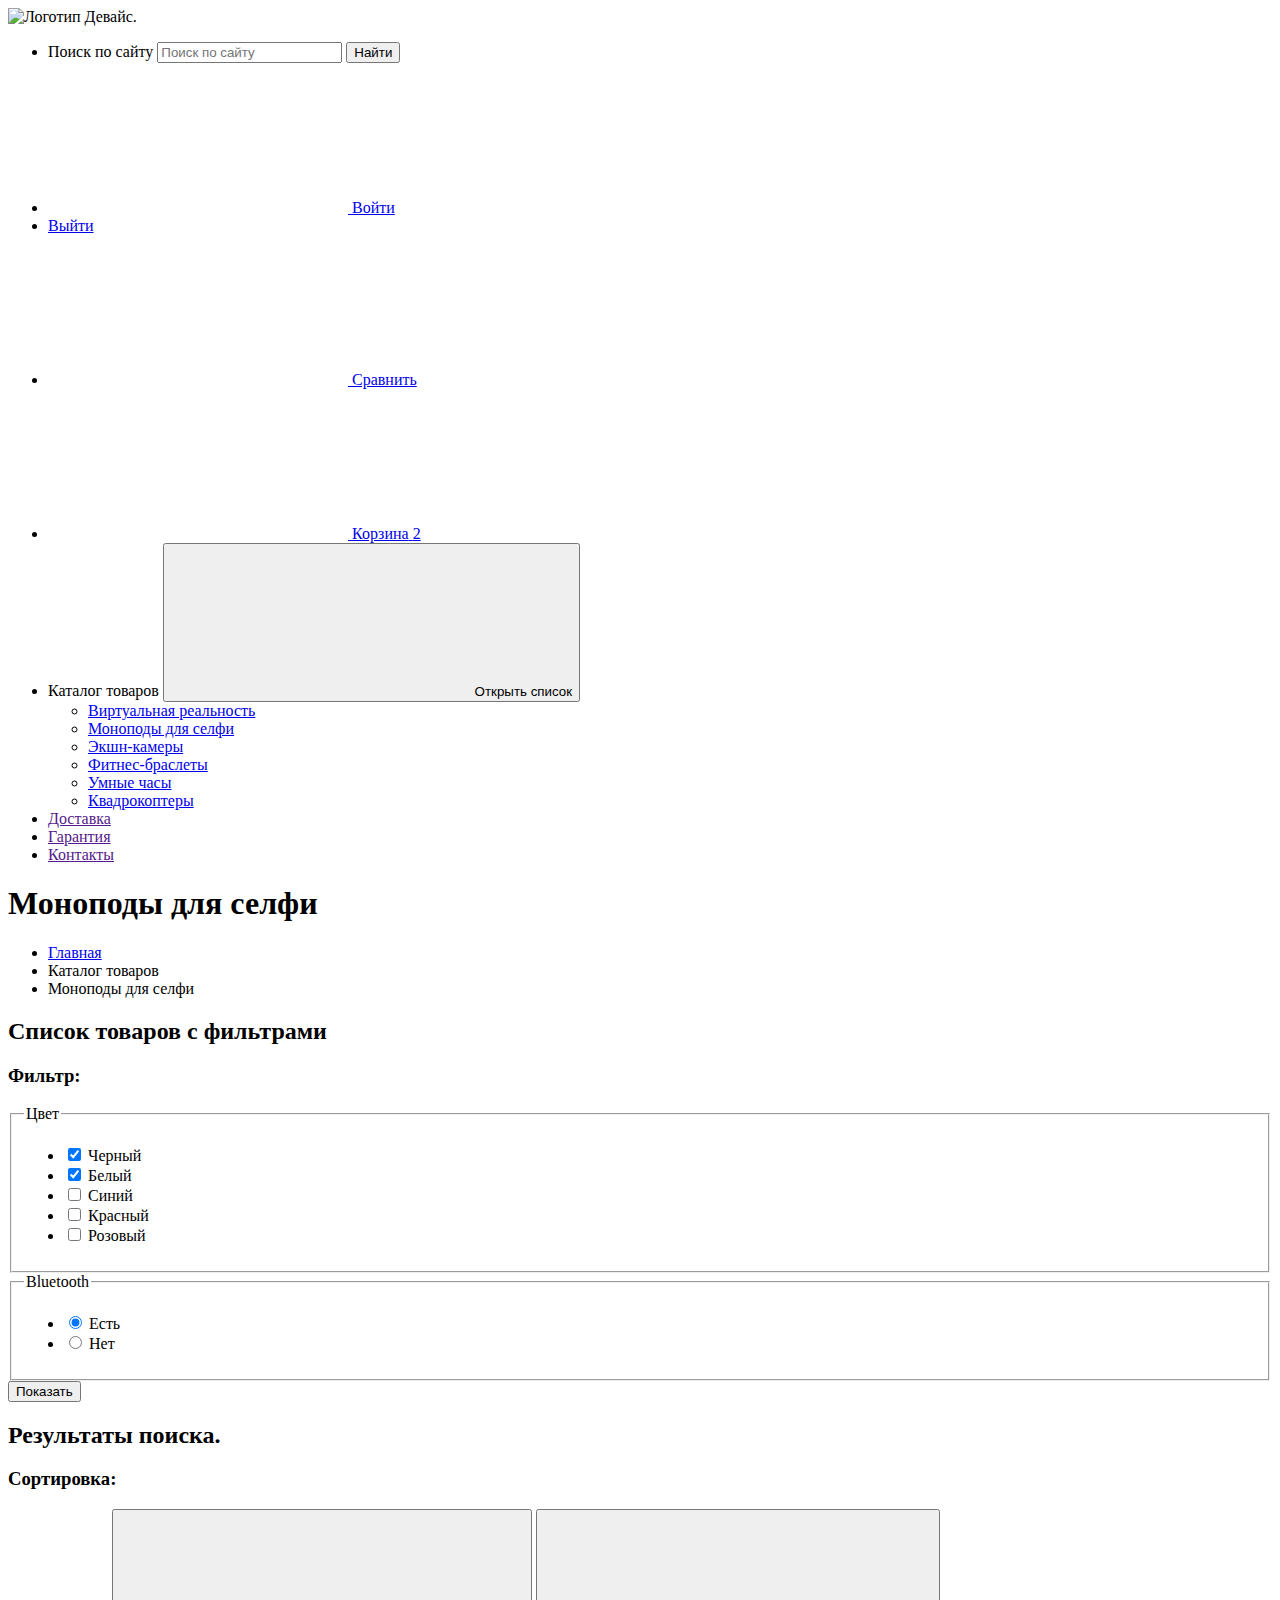
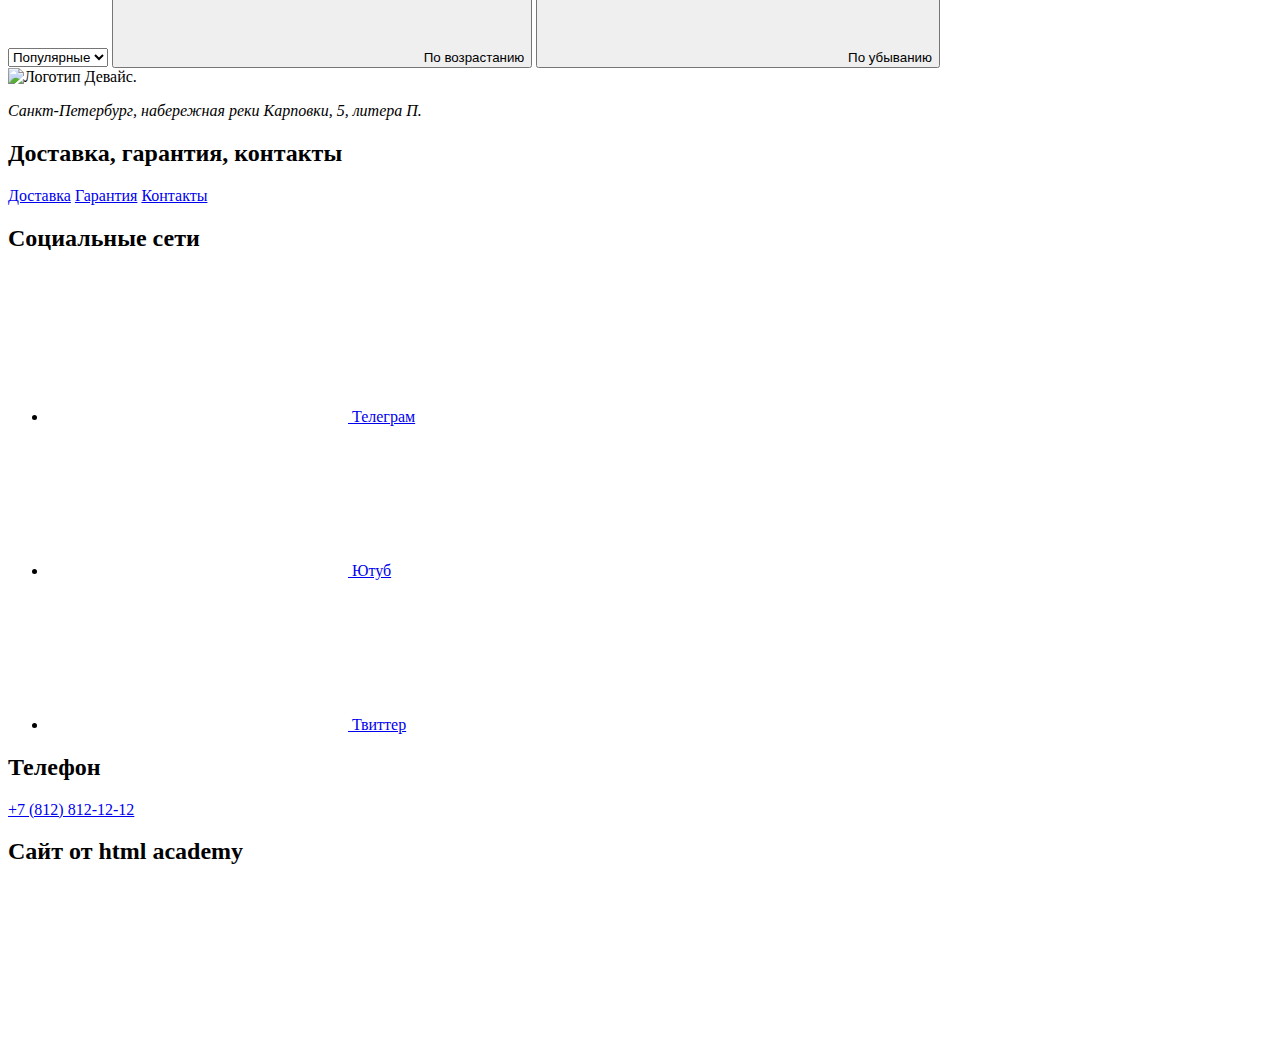
==== catalog.html @ fc855794 "Добавила сортировку" ====
<!DOCTYPE html>
<html lang="ru">

  <head>
    <meta charset="utf-8">
    <title>HTML Academy: Девайс</title>
  </head>

  <body>
    <header class="page-header">
      <a class="navigation-logo">
        <img class="page-header-logo" src="#" width="" height="" alt="Логотип Девайс.">
      </a>
      <nav class="navigation">
        <ul class="navigation-list">
          <li class="navigation-item">
            <form class="search-form" action="https://echo.htmlacademy.ru/" method="post">
              <label class="visually-hidden" for="site-search">Поиск по сайту</label>
              <input class="search-field" placeholder="Поиск по сайту" type="text" name="site-search" id="site-search"
                required>
              <button class="search-button" type="submit">Найти</button>
            </form>
          </li>
          <li class="navigation-item">
            <a class="navigation-link" href="#">
              <svg></svg>
              <span>Войти</span>
            </a>
          </li>
          <li class="navigation-item">
            <a class="navigation-link" href="#">
              <span class="out-link">Выйти</span>
            </a>
          </li>
          <li class="navigation-item">
            <a class="navigation-link" href="#">
              <svg></svg>
              <span>Сравнить</span>
            </a>
          </li>
          <li class="navigation-item">
            <a class="navigation-link" href="#">
              <svg></svg>
              <span>Корзина</span>
              <span>2</span>
            </a>
          </li>
          <li class="navigation-item">
            <span class="navigation-link">Каталог товаров</span>
            <button class="open-button">
              <svg></svg>
              <span class="visually-hidden">Открыть список</span>
            </button>
            <ul>
              <li>
                <a class="navigation-link-catalog" href="#">
                  <span>Виртуальная реальность</span>
                </a>
              </li>
              <li>
                <a class="navigation-link-catalog" href="#">
                  <span>Моноподы для cелфи</span>
                </a>
              </li>
              <li>
                <a class="navigation-link-catalog" href="#">
                  <span>Экшн-камеры</span>
                </a>
              </li>
              <li>
                <a class="navigation-link-catalog" href="#">
                  <span>Фитнес-браслеты</span>
                </a>
              </li>
              <li>
                <a class="navigation-link-catalog" href="#">
                  <span>Умные часы</span>
                </a>
              </li>
              <li>
                <a class="navigation-link-catalog" href="#">
                  <span>Квадрокоптеры</span>
                </a>
              </li>
            </ul>
          </li>
          <li class="navigation-item">
            <a class="navigation-link" href="">
              <span>Доставка</span>
            </a>
          </li>
          <li class="navigation-item">
            <a class="navigation-link" href="">
              <span>Гарантия</span>
            </a>
          </li>
          <li class="navigation-item">
            <a class="navigation-link" href="">
              <span>Контакты</span>
            </a>
          </li>
        </ul>
      </nav>
    </header>
    <main class="main-inner main-container">
      <header class="inner-header">
        <h1 class="inner-header-title">Моноподы для селфи</h1>
        <ul class="breadcrumbs">
          <li class="breadcrumbs-item">
            <a class="breadcrumbs-link" href="index.html">Главная</a>
          </li>
          <li class="breadcrumbs-item">
            <a class="breadcrumbs-link">Каталог товаров</a>
          </li>
          <li class="breadcrumbs-item">
            <a class="breadcrumbs-link">Моноподы для селфи</a>
          </li>
        </ul>
      </header>

      <section class="catalog-products">
        <h2 class="visually-hidden">Список товаров с фильтрами</h2>

        <form class="catalog-filter" action="https://echo.htmlacademy.ru/" method="get">

          <h3 class="filter-title">Фильтр:</h3>

          <fieldset class="catalog-filter-group">
            <legend class="catalog-filter-title">Цвет</legend>
            <ul class="catalog-filter-list">
              <li class="catalog-filter-item">
                <label class="control">
                  <input class="control-input" type="checkbox" name="black" checked>
                  Черный
                </label>
              </li>
              <li class="catalog-filter-item">
                <label class="control">
                  <input class="control-input" type="checkbox" name="white" checked>
                  Белый
                </label>
              </li>
              <li class="catalog-filter-item">
                <label class="control">
                  <input class="control-input" type="checkbox" name="blue">
                  Синий
                </label>
              </li>
              <li class="catalog-filter-item">
                <label class="control">
                  <input class="control-input" type="checkbox" name="red">
                  Красный
                </label>
              </li>
              <li class="catalog-filter-item">
                <label class="control">
                  <input class="control-input" type="checkbox" name="pink">
                  Розовый
                </label>
              </li>
            </ul>
          </fieldset>

          <fieldset class="catalog-filter-group">
            <legend class="catalog-filter-title">Bluetooth</legend>
            <ul class="catalog-filter-list">
              <li class="catalog-filter-item">
                <label class="control">
                  <input class="control-input" type="radio" name="Bluetooth" value="yes" checked>
                  Есть
                </label>
              </li>
              <li class="catalog-filter-item">
                <label class="control">
                  <input class="control-input" type="radio" name="Bluetooth" value="no">
                  Нет
                </label>
              </li>
            </ul>
          </fieldset>

          <button class="button" type="submit">Показать</button>
        </form>
      </section>

      <section class="catalog-products">
        <h2 class="visually-hidden">Результаты поиска.</h2>
        <section class="select">
          <h3 class="filter-title">Сортировка:</h3>
          <select class="select-control" aria-label="Сортировка">
            <option value="popular">Популярные</option>
            <option value="price">Цена</option>
            <option value="new">Новинки</option>
          </select>
          <button class="up-button">
            <svg></svg>
            <span class="visually-hidden">По возрастанию</span>
          </button>
          <button class="down-button">
            <svg></svg>
            <span class="visually-hidden">По убыванию</span>
          </button>
        </section>

      </section>


    </main>

    <footer class="page-footer">
      <a class="footer-logo">
        <img class="footer-logo" src="#" width="" height="" alt="Логотип Девайс.">
      </a>
      <address class="footer-address">
        <p class="footer-address-text">Санкт-Петербург, набережная реки Карповки, 5, литера П.</p>
      </address>
      <section class="footer-link">
        <h2 class="visually-hidden">Доставка, гарантия, контакты</h2>
        <a class="footer-button" href="#">Доставка</a>
        <a class="footer-button" href="#">Гарантия</a>
        <a class="footer-button" href="#">Контакты</a>
      </section>
      <section class="footer-social">
        <h2 class="visually-hidden">Социальные сети</h2>
        <ul class="footer-social-list">
          <li class="footer-social-item">
            <a class="footer-logo" href="#">
              <svg></svg>
              <span class="visually-hidden">Телеграм</span>
            </a>
          </li>
          <li class="footer-social-item">
            <a class="footer-logo" href="#">
              <svg></svg>
              <span class="visually-hidden">Ютуб</span>
            </a>
          </li>
          <li class="footer-social-item">
            <a class="footer-logo" href="#">
              <svg></svg>
              <span class="visually-hidden">Твиттер</span>
            </a>
          </li>
        </ul>
      </section>

      <section class="footer-phone">
        <h2 class="visually-hidden">Телефон</h2>
        <a class="contact-phone" href="tel:+78128121212">+7 (812) 812-12-12</a>
      </section>

      <section class="footer-site-by">
        <h2 class="visually-hidden">Сайт от html academy</h2>
        <a class="footer-htmlacademy-logo" href="https://htmlacademy.ru/">
          <svg></svg>
        </a>
      </section>
    </footer>
  </body>

</html>
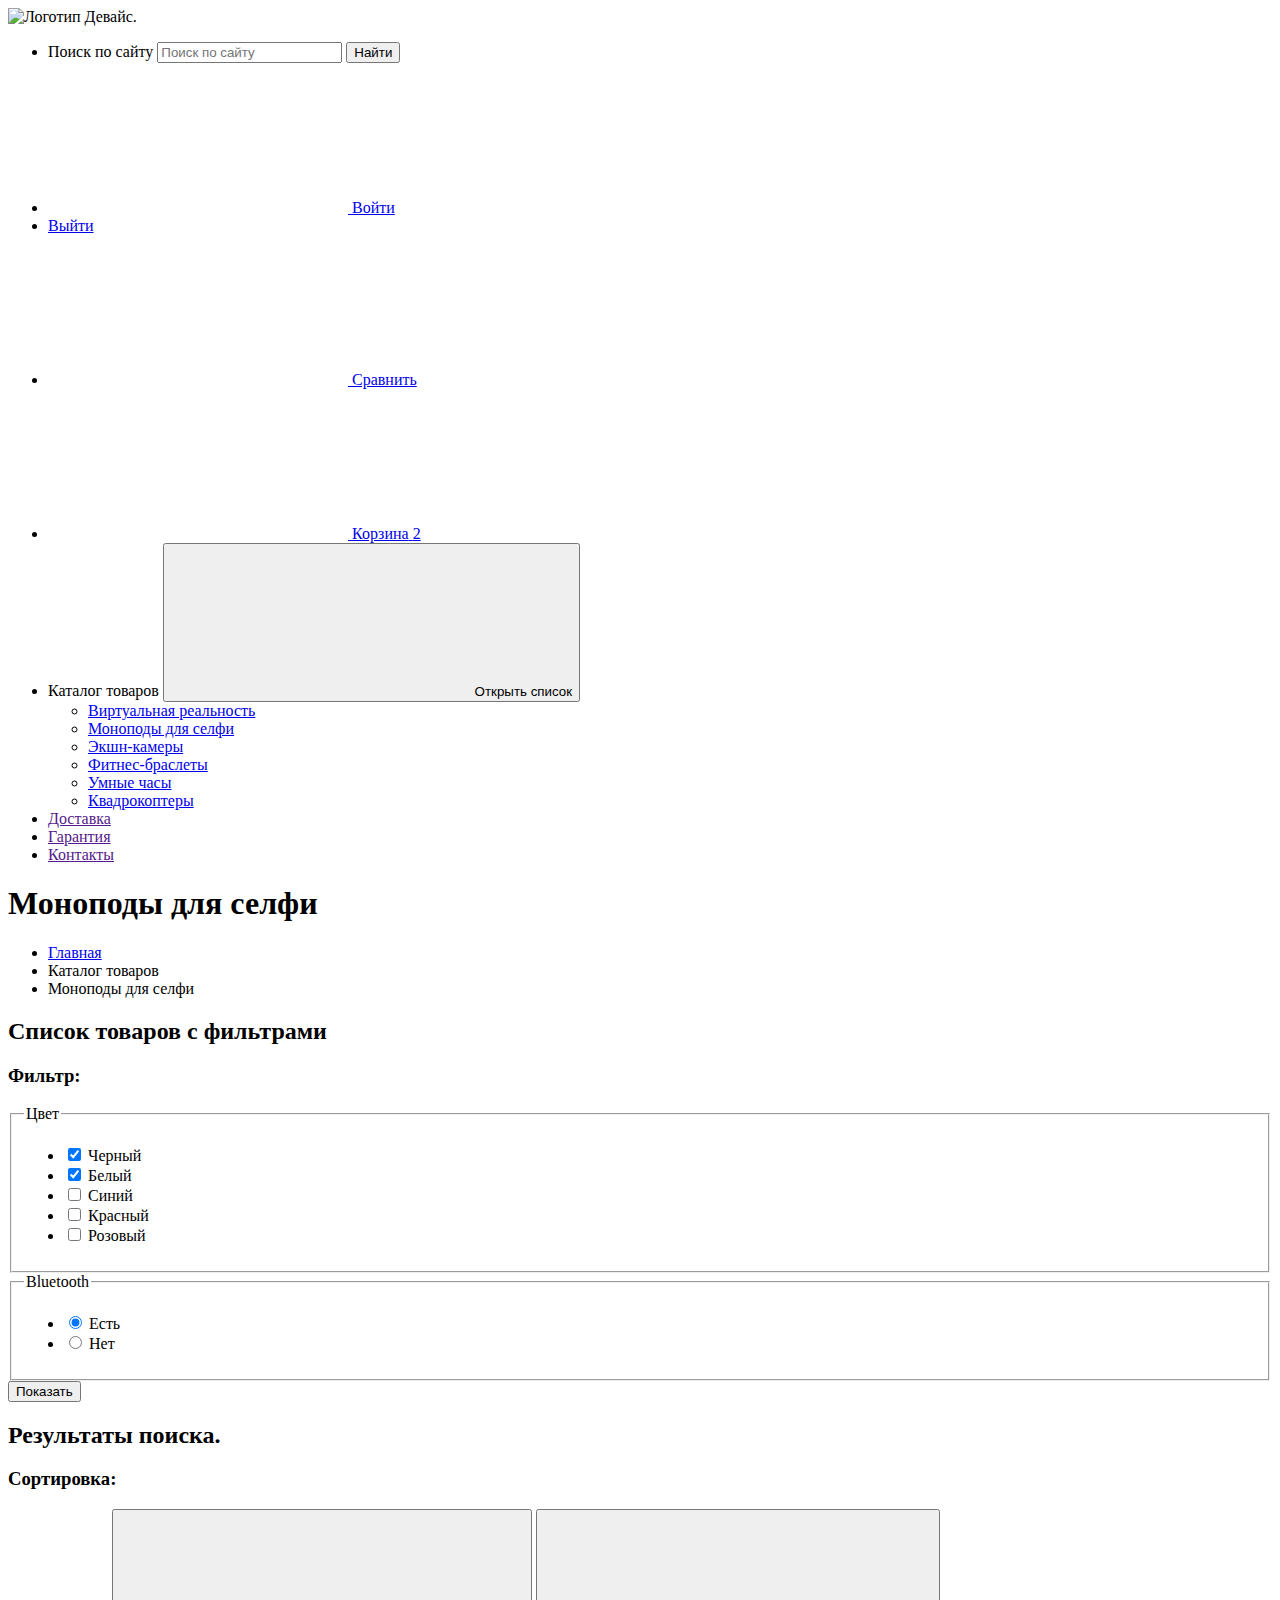
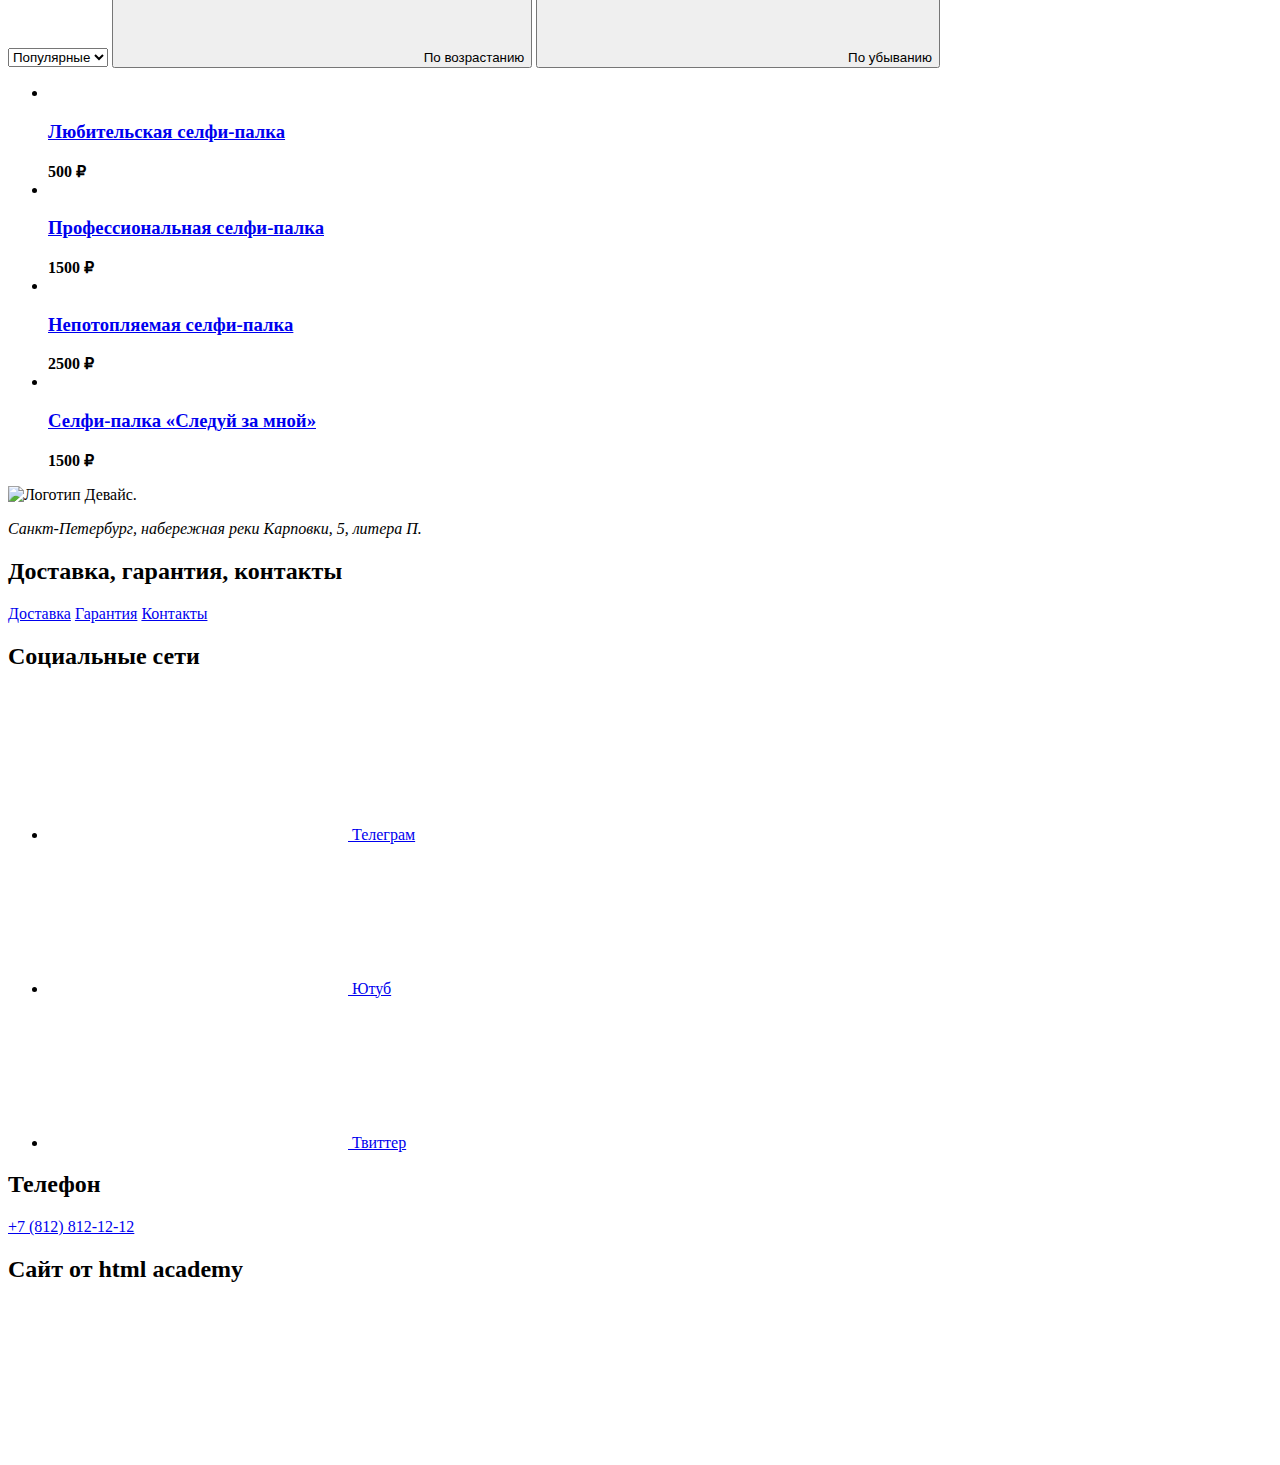
==== commit 7f104f9a: "Добавила карточки товара" ====
--- a/catalog.html
+++ b/catalog.html
@@ -202,6 +202,36 @@
           </button>
         </section>
 
+        <ul class="product-list">
+          <li class="product-card">
+            <a class="product-card-link" href="#">
+              <img class="product-card-image" src="#" alt="">
+              <h3 class="product-card-title">Любительская селфи-палка</h3>
+            </a>
+            <b class="product-card-price">500 ₽</b>
+          </li>
+          <li class="product-card">
+            <a class="product-card-link" href="#">
+              <img class="product-card-image" src="#" alt="">
+              <h3 class="product-card-title">Профессиональная селфи-палка</h3>
+            </a>
+            <b class="product-card-price">1500 ₽</b>
+          </li>
+          <li class="product-card">
+            <a class="product-card-link" href="#">
+              <img class="product-card-image" src="#" alt="">
+              <h3 class="product-card-title">Непотопляемая селфи-палка</h3>
+            </a>
+            <b class="product-card-price">2500 ₽</b>
+          </li>
+          <li class="product-card">
+            <a class="product-card-link" href="#">
+              <img class="product-card-image" src="#" alt="">
+              <h3 class="product-card-title">Селфи-палка «Следуй за мной»</h3>
+            </a>
+            <b class="product-card-price">1500 ₽</b>
+          </li>
+
       </section>
 
 
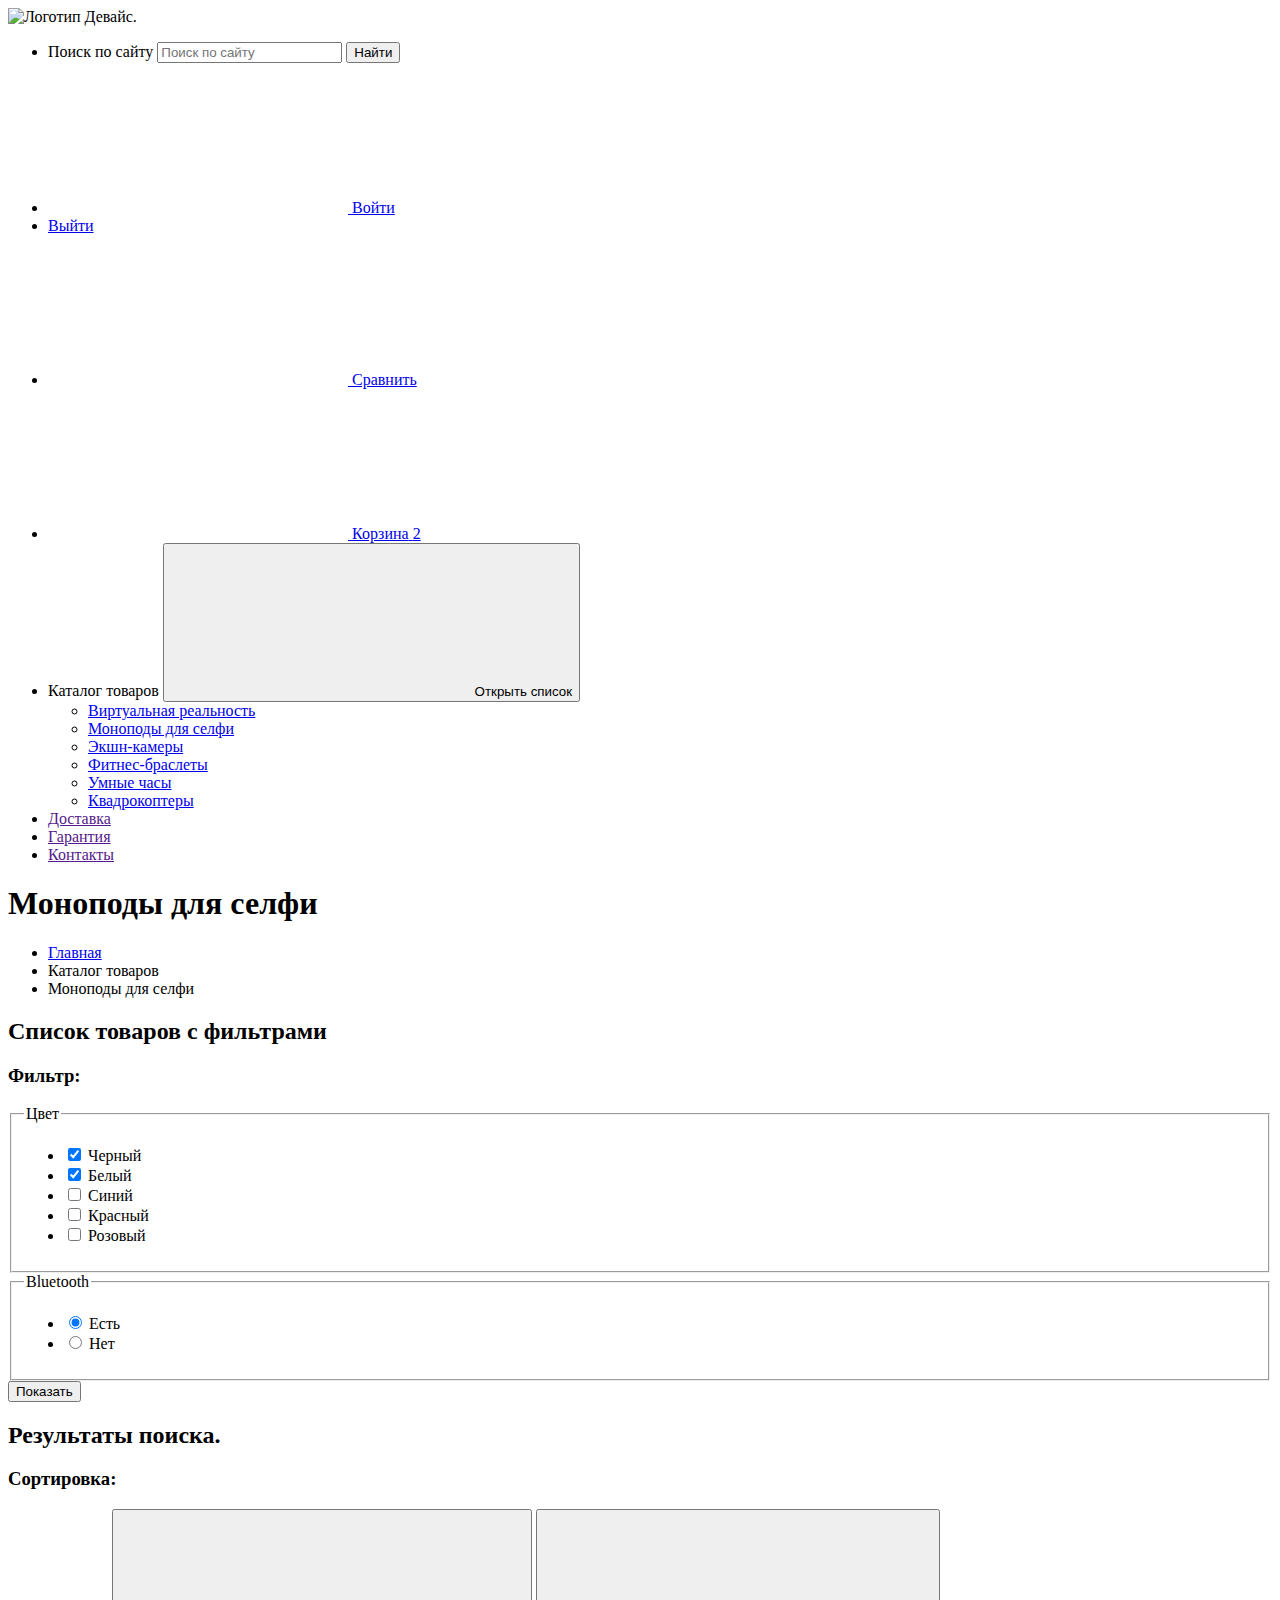
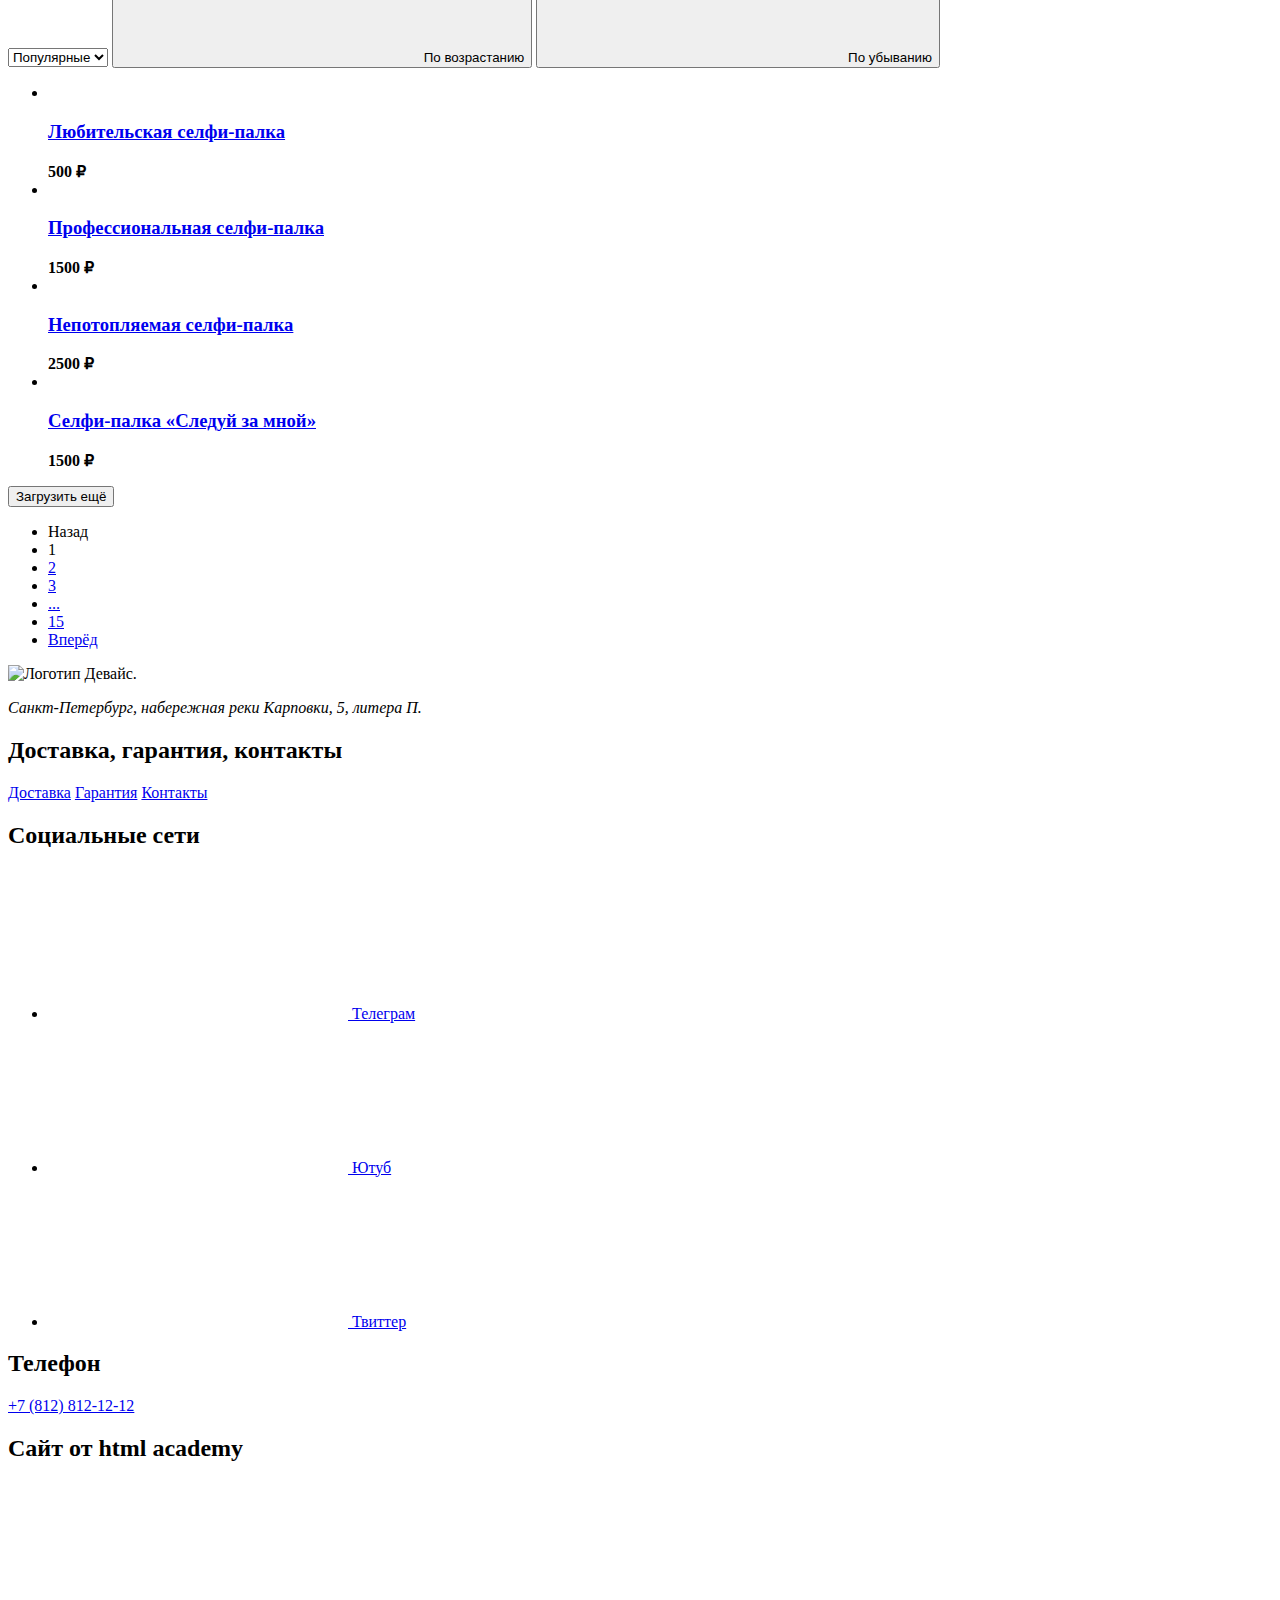
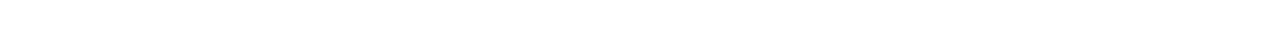
==== commit a0fe4da2: "Добавлена пагинация" ====
--- a/catalog.html
+++ b/catalog.html
@@ -231,6 +231,37 @@
             </a>
             <b class="product-card-price">1500 ₽</b>
           </li>
+        </ul>
+
+        <button class="button pagination-show-more" type="button">Загрузить ещё</button>
+
+        <ul class="pagination">
+          <li class="pagination-item">
+            <a class="pagination-link pagination-prev pagination-disabled">
+              <span>Назад</span>
+            </a>
+          </li>
+          <li class="pagination-item">
+            <a class="pagination-link pagination-current">1</a>
+          </li>
+          <li class="pagination-item">
+            <a class="pagination-link" href="#">2</a>
+          </li>
+          <li class="pagination-item">
+            <a class="pagination-link" href="#">3</a>
+          </li>
+          <li class="pagination-item">
+            <a class="pagination-link" href="#">...</a>
+          </li>
+          <li class="pagination-item">
+            <a class="pagination-link" href="#">15</a>
+          </li>
+          <li class="pagination-item">
+            <a class="pagination-link pagination-next" href="#">
+              <span>Вперёд</span>
+            </a>
+          </li>
+        </ul>
 
       </section>
 
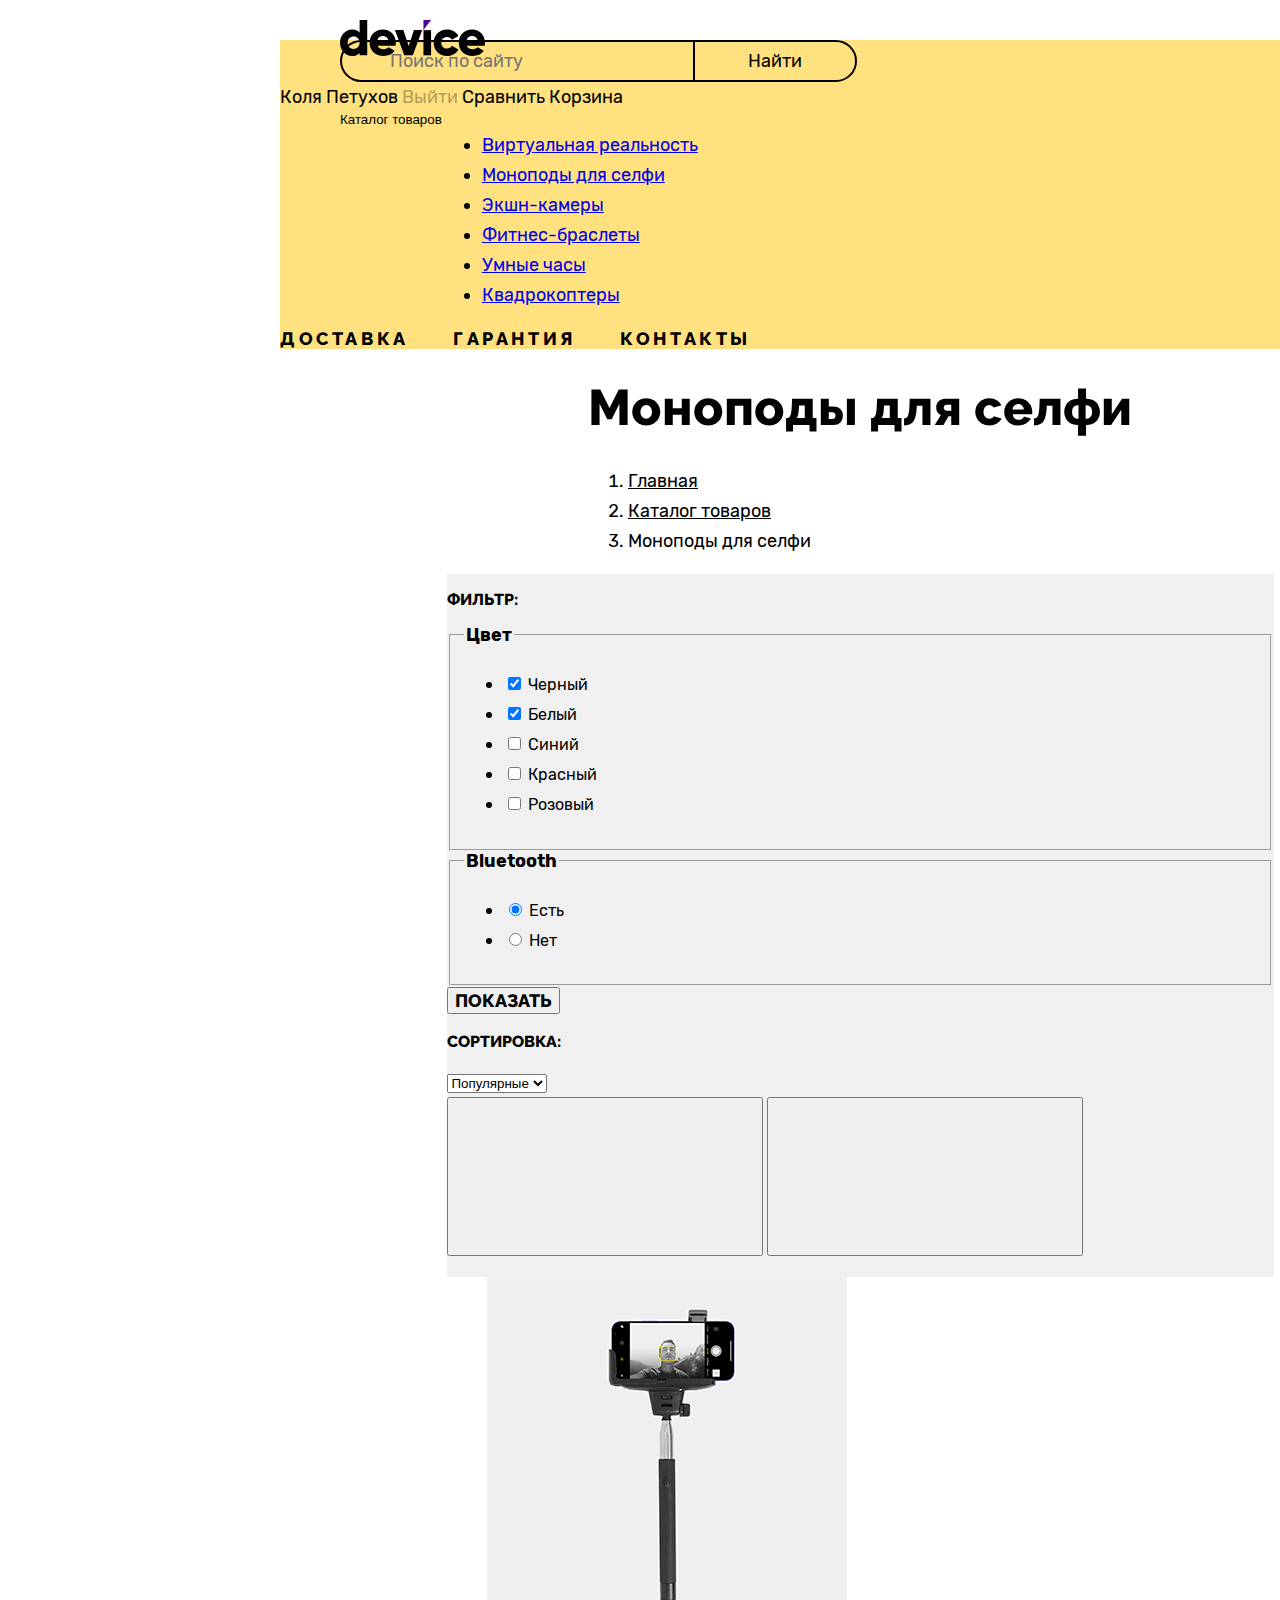
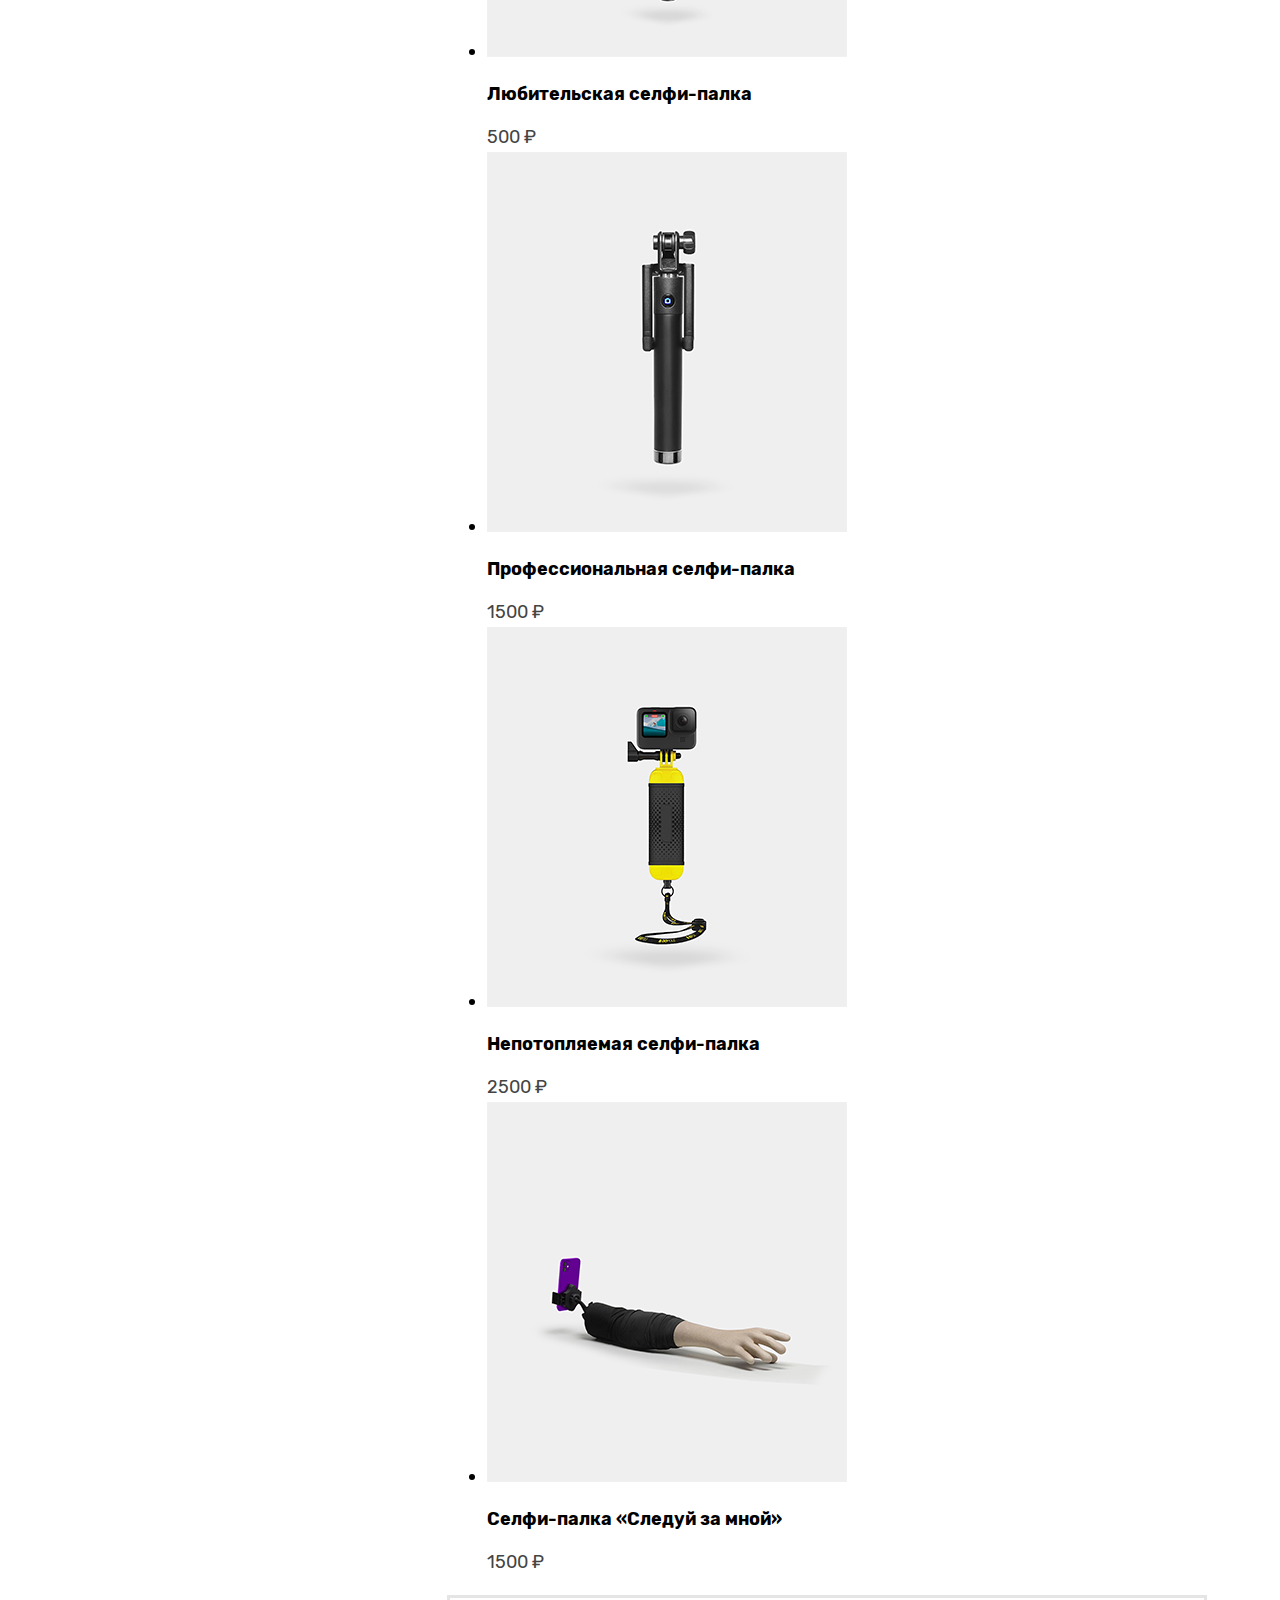
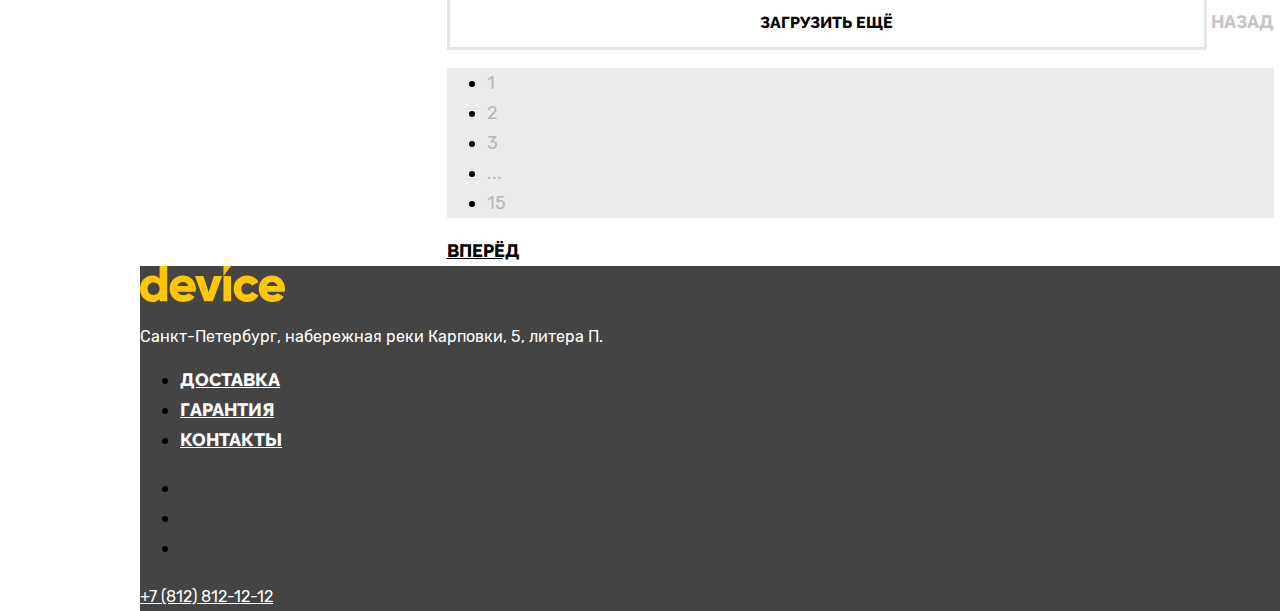
==== commit e5b488c9: "Хедер" ====
--- a/catalog.html
+++ b/catalog.html
@@ -3,123 +3,108 @@
 
   <head>
     <meta charset="utf-8">
+    <meta http-equiv="X-UA-Compatible" content="IE=edge">
+    <meta name="viewport" content="width=device-width, initial-scale=1.0">
+    <meta name="description" content="HTML Academy: Девайс.">
     <title>HTML Academy: Девайс</title>
+    <link rel="stylesheet" href="styles/styles.css">
   </head>
 
   <body>
     <header class="page-header">
-      <a class="navigation-logo">
-        <img class="page-header-logo" src="#" width="" height="" alt="Логотип Девайс.">
+      <a class="navigation-logo" href="index.html">
+        <img class="page-header-logo" src="images/device-logo.svg" width="145" height="36" alt="Логотип Девайс.">
       </a>
       <nav class="navigation">
-        <ul class="navigation-list">
-          <li class="navigation-item">
-            <form class="search-form" action="https://echo.htmlacademy.ru/" method="post">
-              <label class="visually-hidden" for="site-search">Поиск по сайту</label>
-              <input class="search-field" placeholder="Поиск по сайту" type="text" name="site-search" id="site-search"
-                required>
-              <button class="search-button" type="submit">Найти</button>
-            </form>
-          </li>
-          <li class="navigation-item">
-            <a class="navigation-link" href="#">
-              <svg></svg>
-              <span>Войти</span>
+        <div class="navigation-list">
+          <form class="search-form" action="https://echo.htmlacademy.ru/" method="post">
+            <label>
+              <span class="visually-hidden">Поиск по сайту.</span>
+            </label>
+            <input class="search-field" placeholder="Поиск по сайту" type="text" name="site-search" required>
+            <button class="search-button" type="submit">Найти</button>
+          </form>
+          <a class="navigation-link" href="#">
+            <span>Коля Петухов</span>
+          </a>
+          <a class="navigation-link out-link" href="#">
+            <span>Выйти</span>
+          </a>
+          <a class="navigation-link" href="#">
+            <span>Сравнить</span>
+          </a>
+          <a class="navigation-link" href="#">
+            <span>Корзина</span>
+          </a>
+        </div>
+        <div class="navigation-list">
+          <div class="navigation-item-button">
+            <button class="open-button" type="button">Каталог товаров</button>
+            <ul>
+              <li>
+                <a class="navigation-link-catalog" href="#">
+                  Виртуальная реальность
+                </a>
+              </li>
+              <li>
+                <a class="navigation-link-catalog" href="catalog.html">
+                  Моноподы для cелфи
+                </a>
+              </li>
+              <li>
+                <a class="navigation-link-catalog" href="#">
+                  Экшн-камеры
+                </a>
+              </li>
+              <li>
+                <a class="navigation-link-catalog" href="#">
+                  Фитнес-браслеты
+                </a>
+              </li>
+              <li>
+                <a class="navigation-link-catalog" href="#">
+                  Умные часы
+                </a>
+              </li>
+              <li>
+                <a class="navigation-link-catalog" href="#">
+                  Квадрокоптеры
+                </a>
+              </li>
+            </ul>
+          </div>
+          <div class="navigation-item-menu">
+            <a class="navigation-link-menu" href="">
+              Доставка
             </a>
-          </li>
-          <li class="navigation-item">
-            <a class="navigation-link" href="#">
-              <span class="out-link">Выйти</span>
+            <a class="navigation-link-menu" href="">
+              Гарантия
             </a>
-          </li>
-          <li class="navigation-item">
-            <a class="navigation-link" href="#">
-              <svg></svg>
-              <span>Сравнить</span>
+            <a class="navigation-link-menu" href="">
+              Контакты
             </a>
-          </li>
-          <li class="navigation-item">
-            <a class="navigation-link" href="#">
-              <svg></svg>
-              <span>Корзина</span>
-              <span>2</span>
-            </a>
-          </li>
-          <li class="navigation-item">
-            <span class="navigation-link">Каталог товаров</span>
-            <button class="open-button">
-              <svg></svg>
-              <span class="visually-hidden">Открыть список</span>
-            </button>
-            <ul>
-              <li>
-                <a class="navigation-link-catalog" href="#">
-                  <span>Виртуальная реальность</span>
-                </a>
-              </li>
-              <li>
-                <a class="navigation-link-catalog" href="#">
-                  <span>Моноподы для cелфи</span>
-                </a>
-              </li>
-              <li>
-                <a class="navigation-link-catalog" href="#">
-                  <span>Экшн-камеры</span>
-                </a>
-              </li>
-              <li>
-                <a class="navigation-link-catalog" href="#">
-                  <span>Фитнес-браслеты</span>
-                </a>
-              </li>
-              <li>
-                <a class="navigation-link-catalog" href="#">
-                  <span>Умные часы</span>
-                </a>
-              </li>
-              <li>
-                <a class="navigation-link-catalog" href="#">
-                  <span>Квадрокоптеры</span>
-                </a>
-              </li>
-            </ul>
-          </li>
-          <li class="navigation-item">
-            <a class="navigation-link" href="">
-              <span>Доставка</span>
-            </a>
-          </li>
-          <li class="navigation-item">
-            <a class="navigation-link" href="">
-              <span>Гарантия</span>
-            </a>
-          </li>
-          <li class="navigation-item">
-            <a class="navigation-link" href="">
-              <span>Контакты</span>
-            </a>
-          </li>
-        </ul>
+          </div>
+        </div>
       </nav>
     </header>
     <main class="main-inner main-container">
       <header class="inner-header">
         <h1 class="inner-header-title">Моноподы для селфи</h1>
-        <ul class="breadcrumbs">
+        <ol class="breadcrumbs">
           <li class="breadcrumbs-item">
             <a class="breadcrumbs-link" href="index.html">Главная</a>
           </li>
           <li class="breadcrumbs-item">
-            <a class="breadcrumbs-link">Каталог товаров</a>
+            <a class="breadcrumbs-link" href="#">Каталог товаров</a>
           </li>
           <li class="breadcrumbs-item">
-            <a class="breadcrumbs-link">Моноподы для селфи</a>
-          </li>
-        </ul>
+            <span class="breadcrumbs-link">Моноподы для селфи</span>
+          </li>
+        </ol>
       </header>
 
       <section class="catalog-products">
-        <h2 class="visually-hidden">Список товаров с фильтрами</h2>
+        <h2 class="visually-hidden">Список товаров с фильтрами.</h2>
 
         <form class="catalog-filter" action="https://echo.htmlacademy.ru/" method="get">
 
@@ -130,31 +115,31 @@
             <ul class="catalog-filter-list">
               <li class="catalog-filter-item">
                 <label class="control">
-                  <input class="control-input" type="checkbox" name="black" checked>
+                  <input class="control-input" type="checkbox" name="Colour" value="black" checked>
                   Черный
                 </label>
               </li>
               <li class="catalog-filter-item">
                 <label class="control">
-                  <input class="control-input" type="checkbox" name="white" checked>
+                  <input class="control-input" type="checkbox" name="Colour" value="white" checked>
                   Белый
                 </label>
               </li>
               <li class="catalog-filter-item">
                 <label class="control">
-                  <input class="control-input" type="checkbox" name="blue">
+                  <input class="control-input" type="checkbox" name="Colour" value="blue">
                   Синий
                 </label>
               </li>
               <li class="catalog-filter-item">
                 <label class="control">
-                  <input class="control-input" type="checkbox" name="red">
+                  <input class="control-input" type="checkbox" name="Colour" value="red">
                   Красный
                 </label>
               </li>
               <li class="catalog-filter-item">
                 <label class="control">
-                  <input class="control-input" type="checkbox" name="pink">
+                  <input class="control-input" type="checkbox" name="Colour" value="pink">
                   Розовый
                 </label>
               </li>
@@ -181,140 +166,140 @@
 
           <button class="button" type="submit">Показать</button>
         </form>
+
+
+        <div class="sort-conteiner">
+          <h2 class="visually-hidden">Результаты поиска.</h2>
+          <div class="sort-select">
+            <h3 class="filter-title">Сортировка:</h3>
+            <select class="select-control" aria-label="Сортировка">
+              <option value="popular">Популярные</option>
+              <option value="price">Цена</option>
+              <option value="new">Новинки</option>
+            </select>
+          </div>
+          <div class="sort-button">
+            <button class="up-button">
+              <svg></svg>
+              <span class="visually-hidden">По возрастанию.</span>
+            </button>
+            <button class="down-button">
+              <svg></svg>
+              <span class="visually-hidden">По убыванию.</span>
+            </button>
+          </div>
+
+        </div>
+        <div class="product-container">
+          <ul class="product-list">
+            <li class="product-card">
+              <a class="product-card-link" href="#">
+                <img class="product-card-image" src="images/product-1.jpg" alt="Любительская селфи-палка.">
+                <h3 class="product-card-title">Любительская селфи-палка</h3>
+                <span class="product-card-price">500 ₽</span>
+              </a>
+            </li>
+            <li class="product-card">
+              <a class="product-card-link" href="#">
+                <img class="product-card-image" src="images/product-2.jpg" alt="Профессиональная селфи-палка.">
+                <h3 class="product-card-title">Профессиональная селфи-палка</h3>
+                <span class="product-card-price">1500 ₽</span>
+              </a>
+            </li>
+            <li class="product-card">
+              <a class="product-card-link" href="#">
+                <img class="product-card-image" src="images/product-3.jpg" alt="Непотопляемая селфи-палка.">
+                <h3 class="product-card-title">Непотопляемая селфи-палка</h3>
+                <span class="product-card-price">2500 ₽</span>
+              </a>
+            </li>
+            <li class="product-card">
+              <a class="product-card-link" href="#">
+                <img class="product-card-image" src="images/product-4.jpg" alt="Селфи-палка «Следуй за мной».">
+                <h3 class="product-card-title">Селфи-палка «Следуй за мной»</h3>
+                <span class="product-card-price">1500 ₽</span>
+              </a>
+            </li>
+          </ul>
+
+          <button class="button pagination-show-more" type="button">Загрузить ещё</button>
+
+          <a class="pagination-prev pagination-disabled">
+            <span>Назад</span>
+          </a>
+
+          <ul class="pagination">
+            <li class="pagination-item">
+              <a class="pagination-link active">1</a>
+            </li>
+            <li class="pagination-item">
+              <a class="pagination-link" href="#">2</a>
+            </li>
+            <li class="pagination-item">
+              <a class="pagination-link" href="#">3</a>
+            </li>
+            <li class="pagination-item">
+              <span class="pagination-link pagination-link-divider" href="#">...</span>
+            </li>
+            <li class="pagination-item">
+              <a class="pagination-link" href="#">15</a>
+            </li>
+          </ul>
+          <a class="pagination-next" href="#">
+            <span>Вперёд</span>
+          </a>
+        </div>
       </section>
 
-      <section class="catalog-products">
-        <h2 class="visually-hidden">Результаты поиска.</h2>
-        <section class="select">
-          <h3 class="filter-title">Сортировка:</h3>
-          <select class="select-control" aria-label="Сортировка">
-            <option value="popular">Популярные</option>
-            <option value="price">Цена</option>
-            <option value="new">Новинки</option>
-          </select>
-          <button class="up-button">
-            <svg></svg>
-            <span class="visually-hidden">По возрастанию</span>
-          </button>
-          <button class="down-button">
-            <svg></svg>
-            <span class="visually-hidden">По убыванию</span>
-          </button>
-        </section>
-
-        <ul class="product-list">
-          <li class="product-card">
-            <a class="product-card-link" href="#">
-              <img class="product-card-image" src="#" alt="">
-              <h3 class="product-card-title">Любительская селфи-палка</h3>
-            </a>
-            <b class="product-card-price">500 ₽</b>
-          </li>
-          <li class="product-card">
-            <a class="product-card-link" href="#">
-              <img class="product-card-image" src="#" alt="">
-              <h3 class="product-card-title">Профессиональная селфи-палка</h3>
-            </a>
-            <b class="product-card-price">1500 ₽</b>
-          </li>
-          <li class="product-card">
-            <a class="product-card-link" href="#">
-              <img class="product-card-image" src="#" alt="">
-              <h3 class="product-card-title">Непотопляемая селфи-палка</h3>
-            </a>
-            <b class="product-card-price">2500 ₽</b>
-          </li>
-          <li class="product-card">
-            <a class="product-card-link" href="#">
-              <img class="product-card-image" src="#" alt="">
-              <h3 class="product-card-title">Селфи-палка «Следуй за мной»</h3>
-            </a>
-            <b class="product-card-price">1500 ₽</b>
-          </li>
-        </ul>
-
-        <button class="button pagination-show-more" type="button">Загрузить ещё</button>
-
-        <ul class="pagination">
-          <li class="pagination-item">
-            <a class="pagination-link pagination-prev pagination-disabled">
-              <span>Назад</span>
-            </a>
-          </li>
-          <li class="pagination-item">
-            <a class="pagination-link pagination-current">1</a>
-          </li>
-          <li class="pagination-item">
-            <a class="pagination-link" href="#">2</a>
-          </li>
-          <li class="pagination-item">
-            <a class="pagination-link" href="#">3</a>
-          </li>
-          <li class="pagination-item">
-            <a class="pagination-link" href="#">...</a>
-          </li>
-          <li class="pagination-item">
-            <a class="pagination-link" href="#">15</a>
-          </li>
-          <li class="pagination-item">
-            <a class="pagination-link pagination-next" href="#">
-              <span>Вперёд</span>
-            </a>
-          </li>
-        </ul>
-
-      </section>
-
 
     </main>
 
     <footer class="page-footer">
-      <a class="footer-logo">
-        <img class="footer-logo" src="#" width="" height="" alt="Логотип Девайс.">
+      <a class="footer-logo" href="#">
+        <img class="footer-logo" src="images/footer-device-logo.svg" width="145" height="36" alt="Логотип Девайс.">
       </a>
       <address class="footer-address">
         <p class="footer-address-text">Санкт-Петербург, набережная реки Карповки, 5, литера П.</p>
       </address>
-      <section class="footer-link">
-        <h2 class="visually-hidden">Доставка, гарантия, контакты</h2>
-        <a class="footer-button" href="#">Доставка</a>
-        <a class="footer-button" href="#">Гарантия</a>
-        <a class="footer-button" href="#">Контакты</a>
-      </section>
-      <section class="footer-social">
-        <h2 class="visually-hidden">Социальные сети</h2>
-        <ul class="footer-social-list">
-          <li class="footer-social-item">
-            <a class="footer-logo" href="#">
-              <svg></svg>
-              <span class="visually-hidden">Телеграм</span>
-            </a>
-          </li>
-          <li class="footer-social-item">
-            <a class="footer-logo" href="#">
-              <svg></svg>
-              <span class="visually-hidden">Ютуб</span>
-            </a>
-          </li>
-          <li class="footer-social-item">
-            <a class="footer-logo" href="#">
-              <svg></svg>
-              <span class="visually-hidden">Твиттер</span>
-            </a>
+      <nav class="footer-navigation">
+        <ul class="footer-navigation-list">
+          <li class="footer-navigation-item">
+            <a class="footer-navigation-link" href="#">Доставка</a>
+          </li>
+          <li class="footer-navigation-item">
+            <a class="footer-navigation-link" href="#">Гарантия</a>
+          </li>
+          <li class="footer-navigation-item">
+            <a class="footer-navigation-link" href="#">Контакты</a>
           </li>
         </ul>
-      </section>
+      </nav>
+
+      <ul class="footer-social-list">
+        <li class="footer-social-item">
+          <a class="footer-logo-social" href="#">
+            <span class="visually-hidden">Девайс в Телеграм.</span>
+          </a>
+        </li>
+        <li class="footer-social-item">
+          <a class="footer-logo-social" href="#">
+            <span class="visually-hidden">Девайс в Ютуб.</span>
+          </a>
+        </li>
+        <li class="footer-social-item">
+          <a class="footer-logo-social" href="#">
+            <span class="visually-hidden">Девайс в Твиттер.</span>
+          </a>
+        </li>
+      </ul>
 
       <section class="footer-phone">
-        <h2 class="visually-hidden">Телефон</h2>
+        <h2 class="visually-hidden">Телефон.</h2>
         <a class="contact-phone" href="tel:+78128121212">+7 (812) 812-12-12</a>
       </section>
-
       <section class="footer-site-by">
-        <h2 class="visually-hidden">Сайт от html academy</h2>
-        <a class="footer-htmlacademy-logo" href="https://htmlacademy.ru/">
-          <svg></svg>
-        </a>
+        <h2 class="visually-hidden">Сайт от html academy.</h2>
+        <a class="footer-htmlacademy-logo" href="https://htmlacademy.ru/"></a>
       </section>
     </footer>
   </body>
--- a/styles/styles.css
+++ b/styles/styles.css
@@ -0,0 +1,598 @@
+@font-face {
+  font-family: 'Raleway';
+  font-style: normal;
+  font-weight: 800;
+  src: url("../fonts/raleway/raleway-800.woff2") format("woff2");
+  font-display: swap;
+}
+
+@font-face {
+  font-family: 'Rubik';
+  font-style: normal;
+  font-weight: 400;
+  src: url("../fonts/rubik/rubik-400.woff2") format("woff2");
+  font-display: swap;
+}
+
+@font-face {
+  font-family: 'Rubik';
+  font-style: normal;
+  font-weight: 700;
+  src: url("../fonts/rubik/rubik-700.woff2") format("woff2");
+  font-display: swap;
+}
+
+.visually-hidden {
+  position: absolute;
+  width: 1px;
+  height: 1px;
+  margin: -1px;
+  border: 0;
+  padding: 0;
+  white-space: nowrap;
+  clip-path: inset(100%);
+  clip: rect(0 0 0 0);
+  overflow: hidden;
+}
+
+html {
+  height: 100%;
+}
+
+body {
+  margin: 0;
+  font-family: 'Rubik', sans-serif;
+  font-size: 18px;
+  line-height: 30px;
+  background-color: #ffffff;
+  color: #000000;
+  min-width: 1440px;
+  padding-left: 140px;
+  padding-right: 140px;
+  display: flex;
+  flex-direction: column;
+  min-height: 100%;
+}
+
+.page-header {
+  color: #000000;
+  background-color: #FFE17F;
+  margin: 0 auto;
+  margin-top: 40px;
+  width: 1160px;
+  position: relative;
+}
+
+.navigation-logo {
+  position: absolute;
+  top: -20px;
+  width: 151px;
+  height: 42px;
+  left: 60px;
+}
+
+.navigation {
+  display: flex;
+  flex-direction: column;
+  margin: 0 auto;
+}
+
+.navigation-menu {
+  display: flex;
+  justify-content: space-between;
+  min-width: 247px;
+  align-items: center;
+  height: 40px;
+}
+
+.navigation-list-top {
+  display: flex;
+  flex-direction: row;
+  margin-top: 46px;
+  margin-bottom: 30px;
+  width: 100%;
+}
+
+.search-form {
+  width: 517px;
+  display: flex;
+  margin: 0 27px 0 60px;
+}
+
+.search-field {
+  all: unset;
+  border: 2px solid #000000;
+  border-right: none;
+  height: 38px;
+  width: 355px;
+  border-radius: 50px 0 0 50px;
+  flex: 1;
+  display: flex;
+  align-items: center;
+  padding: 0;
+  padding-left: 48px;
+}
+
+.search-button {
+  font-size: 16px;
+  line-height: 20px;
+  all: unset;
+  width: 160px;
+  text-align: center;
+  border: 2px solid #000000;
+  height: 38px;
+  border-radius: 0 50px 50px 0;
+  font-weight: 400;
+}
+
+.navigation-list-bottom {
+  display: flex;
+  flex-direction: row;
+  justify-content: space-between;
+  align-items: center;
+  padding-right: 60px;
+}
+
+.navigation-item-button {
+  display: flex;
+  margin-left: 60px;
+  }
+
+.open-button {
+  display: flex;
+  flex-direction: row;
+  background-color: transparent;
+  border: none;
+  padding: 0;
+}
+
+.text-button {
+  font-family: 'Raleway';
+  color: #000000;
+  font-weight: 800;
+  font-size: 18px;
+  line-height: 21px;
+  letter-spacing: 0.2em;
+  text-transform: uppercase;
+  align-self: center;
+  margin-right: 16px;
+}
+
+.navigation-item-menu {
+  display: flex;
+  width: 471px;
+  justify-content: space-between;
+}
+
+.navigation-link-menu {
+  font-family: 'Raleway';
+font-style: normal;
+font-weight: 800;
+font-size: 18px;
+line-height: 21px;
+letter-spacing: 0.2em;
+text-transform: uppercase;
+color: #000000;
+text-decoration: none;
+}
+
+.navigation-link {
+  font-family: 'Rubik', sans-serif;
+  font-weight: 400;
+  font-size: 18px;
+  line-height: 30px;
+  text-align: center;
+  color: #000000;
+  background-color: #FFE17F;
+  text-decoration: none;
+}
+
+.navigation-link-compare {
+  padding-left: 8px;
+}
+
+.link {
+  padding-left: 8px;
+}
+
+.navigation-link-bag {
+  position: relative;
+}
+
+.navigation-link-bag::before {
+  content: attr(data-counter);
+  position: absolute;
+  min-width: 21px;
+  height: 21px;
+  left: 10px;
+  top: 6px;
+  padding: 0 2px;
+  transform: translateX(-100%);
+  background-color: #ffffff;
+  font-family: 'Rubik';
+  font-weight: 400;
+  font-size: 14px;
+  line-height: 17px;
+  display: flex;
+  align-items: center;
+  justify-content: center;
+  color: #000000;
+  border-radius: 10px;
+}
+
+.out-link {
+  font-family: 'Rubik';
+  font-style: normal;
+  font-weight: 400;
+  font-size: 18px;
+  line-height: 30px;
+  color: #000000;
+  opacity: 0.3;
+}
+
+.drop-menu-item {
+  display: none;
+}
+
+.drop-menu-list {
+  font-family: 'Rubik';
+  font-style: normal;
+  font-weight: 400;
+  font-size: 16px;
+  line-height: 18px;
+  text-transform: none;
+  letter-spacing: 0;
+  z-index: 10;
+
+  margin-right: 50px;
+}
+
+.main-container {
+  flex-grow: 1;
+  display: flex;
+  flex-direction: column;
+  align-items: center;
+}
+
+.main-index {
+  background-color: #ffffff;
+  color: #000000;
+}
+
+.sliders {
+  counter-reset: number 00;
+}
+
+.slider-1,
+.slider-2,
+.slider-3 {
+  counter-increment: number 01;
+}
+
+.slider-1::marker,
+.slider-2::marker,
+.slider-3::marker {
+  content: counter(number);
+}
+
+
+.slider-title {
+  font-family: 'Raleway', sans-serif;
+  font-style: normal;
+  font-weight: 800;
+  font-size: 50px;
+  line-height: 50px;
+  color: #000000;
+}
+
+.slider-describe {
+  font-family: 'Rubik', sans-serif;
+  font-style: normal;
+  font-weight: 400;
+  font-size: 18px;
+  line-height: 30px;
+  color: #444444;
+}
+
+.button {
+  font-family: 'Raleway', sans-serif;
+  font-style: normal;
+  font-weight: 800;
+  font-size: 18px;
+  line-height: 21px;
+  text-align: center;
+  text-transform: uppercase;
+  color: #000000;
+}
+
+.detail-value {
+  font-family: 'Rubik', sans-serif;
+  font-style: normal;
+  font-weight: 400;
+  font-size: 36px;
+  line-height: 30px;
+  color: #000000;
+}
+
+.detail-characteristic {
+  font-family: 'Rubik', sans-serif;
+  font-style: normal;
+  font-weight: 400;
+  font-size: 16px;
+  line-height: 30px;
+  color: #444444;
+}
+
+.menu-button {
+  background: #FFE17F;
+}
+
+.service-container {
+  background: #F0F0F0;
+}
+
+.service-button-current {
+  background: #000000;
+  color: #FFE17F;
+}
+
+.service-describe-title {
+  font-family: 'Raleway';
+  font-style: normal;
+  font-weight: 800;
+  font-size: 50px;
+  line-height: 50px;
+}
+
+.service-describe-text {
+  font-family: inherit;
+}
+
+.order {
+  background: #F0F0F0;
+}
+
+.order-text {
+  font-family: 'Raleway';
+  font-style: normal;
+  font-weight: 800;
+  font-size: 20px;
+  line-height: 23px;
+  text-transform: uppercase;
+  color: #000000;
+}
+
+.contact-subtitle {
+  font-family: 'Raleway';
+  font-style: normal;
+  font-weight: 800;
+  font-size: 50px;
+  line-height: 50px;
+  color: #000000;
+}
+
+.contact-about-us {
+  font-family: inherit;
+  color: #444444;
+}
+
+.contact-company {
+  font-family: 'Rubik';
+  font-style: normal;
+  font-weight: 700;
+  font-size: 18px;
+  line-height: 20px;
+  color: #000000;
+}
+
+.contact-about-us-title {
+  font-family: 'Rubik';
+  font-style: normal;
+  font-weight: 700;
+  font-size: 24px;
+  line-height: 30px;
+  color: #444444;
+}
+
+.subscribe {
+  background: #F0F0F0;
+}
+
+.subscribe-title {
+  font-family: 'Raleway';
+  font-style: normal;
+  font-weight: 800;
+  font-size: 50px;
+  line-height: 50px;
+  color: #000000;
+}
+
+.subscribe-item {
+  font-family: inherit;
+}
+
+.subscribe-text {
+  font-family: inherit;
+}
+
+.page-footer {
+  background: #444444;
+}
+
+.footer-address-text {
+  font-family: 'Rubik';
+  font-style: normal;
+  font-weight: 400;
+  font-size: 16px;
+  line-height: 20px;
+  color: #FFFFFF;
+}
+
+.footer-navigation-link {
+  font-family: 'Raleway';
+  font-style: normal;
+  font-weight: 800;
+  font-size: 18px;
+  line-height: 21px;
+  text-transform: uppercase;
+  color: #FFFFFF;
+}
+
+.footer-logo-social {
+  width: 40px;
+  height: 40px;
+  background: rgba(255, 255, 255, 0.3);
+}
+
+.contact-phone {
+  font-family: 'Rubik';
+  font-style: normal;
+  font-weight: 400;
+  font-size: 16px;
+  line-height: 20px;
+  text-decoration-line: underline;
+  color: #FFFFFF;
+}
+
+.main-inner {
+  color: #000000;
+  background: #FFFFFF;
+}
+
+.inner-header-title {
+  font-family: 'Raleway';
+  font-style: normal;
+  font-weight: 800;
+  font-size: 50px;
+  line-height: 50px;
+  color: #000000;
+}
+
+.breadcrumbs {
+  color: #000000;
+}
+
+.breadcrumbs-link {
+  color: inherit;
+}
+
+.catalog-products {
+  background: #F0F0F0;
+}
+
+.filter-title {
+  font-family: 'Raleway';
+  font-style: normal;
+  font-weight: 800;
+  font-size: 16px;
+  line-height: 19px;
+  text-transform: uppercase;
+  color: #000000;
+}
+
+.catalog-filter-title {
+  font-family: 'Rubik';
+  font-style: normal;
+  font-weight: 700;
+  font-size: 18px;
+  line-height: 20px;
+  color: #000000;
+}
+
+.control {
+  font-family: 'Rubik';
+  font-style: normal;
+  font-weight: 400;
+  font-size: 16px;
+  line-height: 20px;
+  color: #000000;
+}
+
+.product-container {
+  background: #FFFFFF;
+}
+
+.product-card {
+  background: #FFFFFF;
+}
+
+.product-card-link {
+  text-decoration: none;
+}
+
+.product-card-title {
+  font-family: 'Rubik';
+  font-style: normal;
+  font-weight: 700;
+  font-size: 18px;
+  line-height: 20px;
+  color: #000000;
+}
+
+.product-card-price {
+  font-family: 'Rubik';
+  font-style: normal;
+  font-weight: 400;
+  font-size: 18px;
+  line-height: 21px;
+  color: #444444;
+}
+
+.pagination-show-more {
+  font-family: 'Raleway';
+  font-style: normal;
+  font-weight: 800;
+  font-size: 16px;
+  line-height: 19px;
+  text-transform: uppercase;
+  color: #000000;
+  background: #FFFFFF;
+  width: 760px;
+  height: 55px;
+  border: 3px solid #E5E5E5;
+}
+
+.pagination {
+  background-color: #EBEBEB;
+}
+
+.pagination-link {
+  color: #444444;
+  opacity: 0.3;
+  background-color: #EBEBEB;
+  text-decoration: none;
+  line-height: 20px;
+  font-weight: 400;
+}
+
+.pagination-current {
+  color: #444444;
+  opacity: 0.6;
+  background-color: #EBEBEB;
+}
+
+.pagination-disabled {
+  color: #444444;
+  opacity: 0.3;
+}
+
+.pagination-prev {
+  color: #444444;
+  opacity: 0.3;
+  font-family: 'Raleway';
+  font-style: normal;
+  font-weight: 800;
+  font-size: 18px;
+  line-height: 21px;
+  text-transform: uppercase;
+}
+
+.pagination-next {
+  font-family: 'Raleway';
+  font-style: normal;
+  font-weight: 800;
+  font-size: 18px;
+  line-height: 21px;
+  text-transform: uppercase;
+  color: #000000;
+}
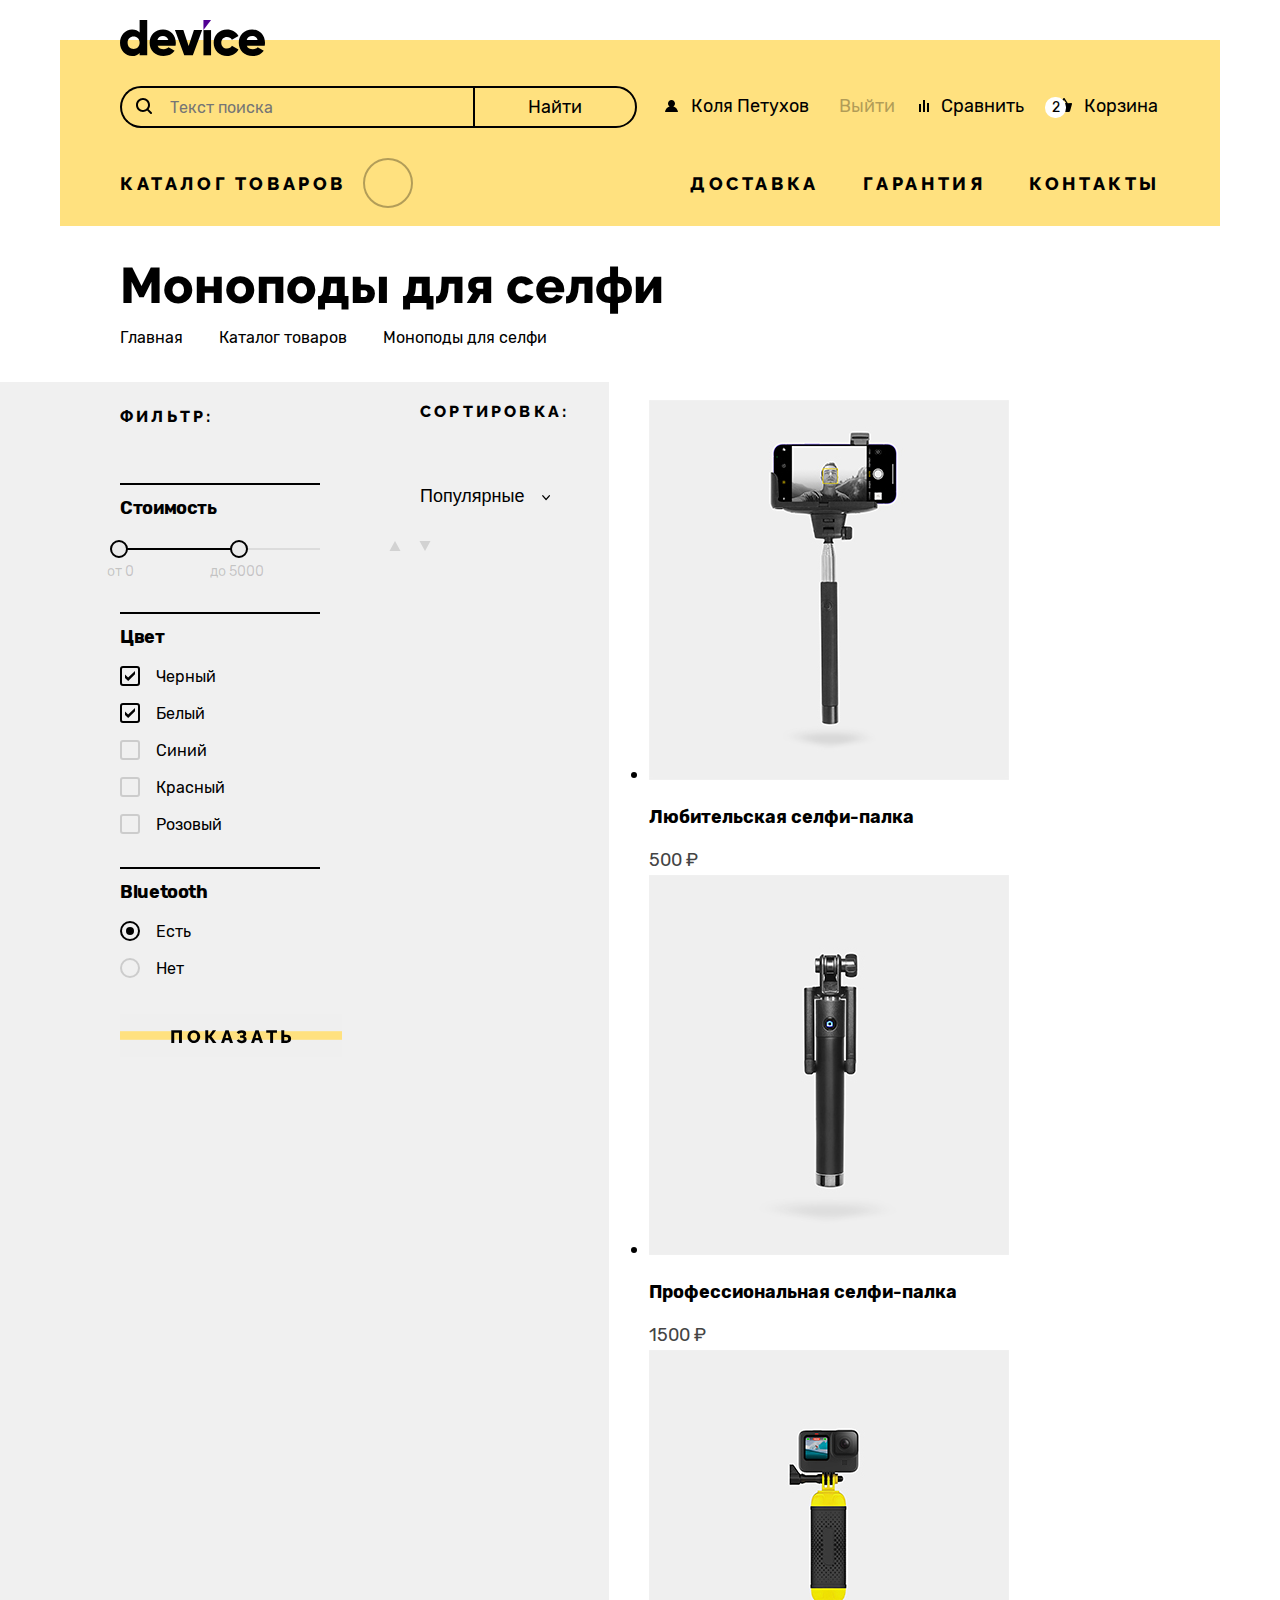
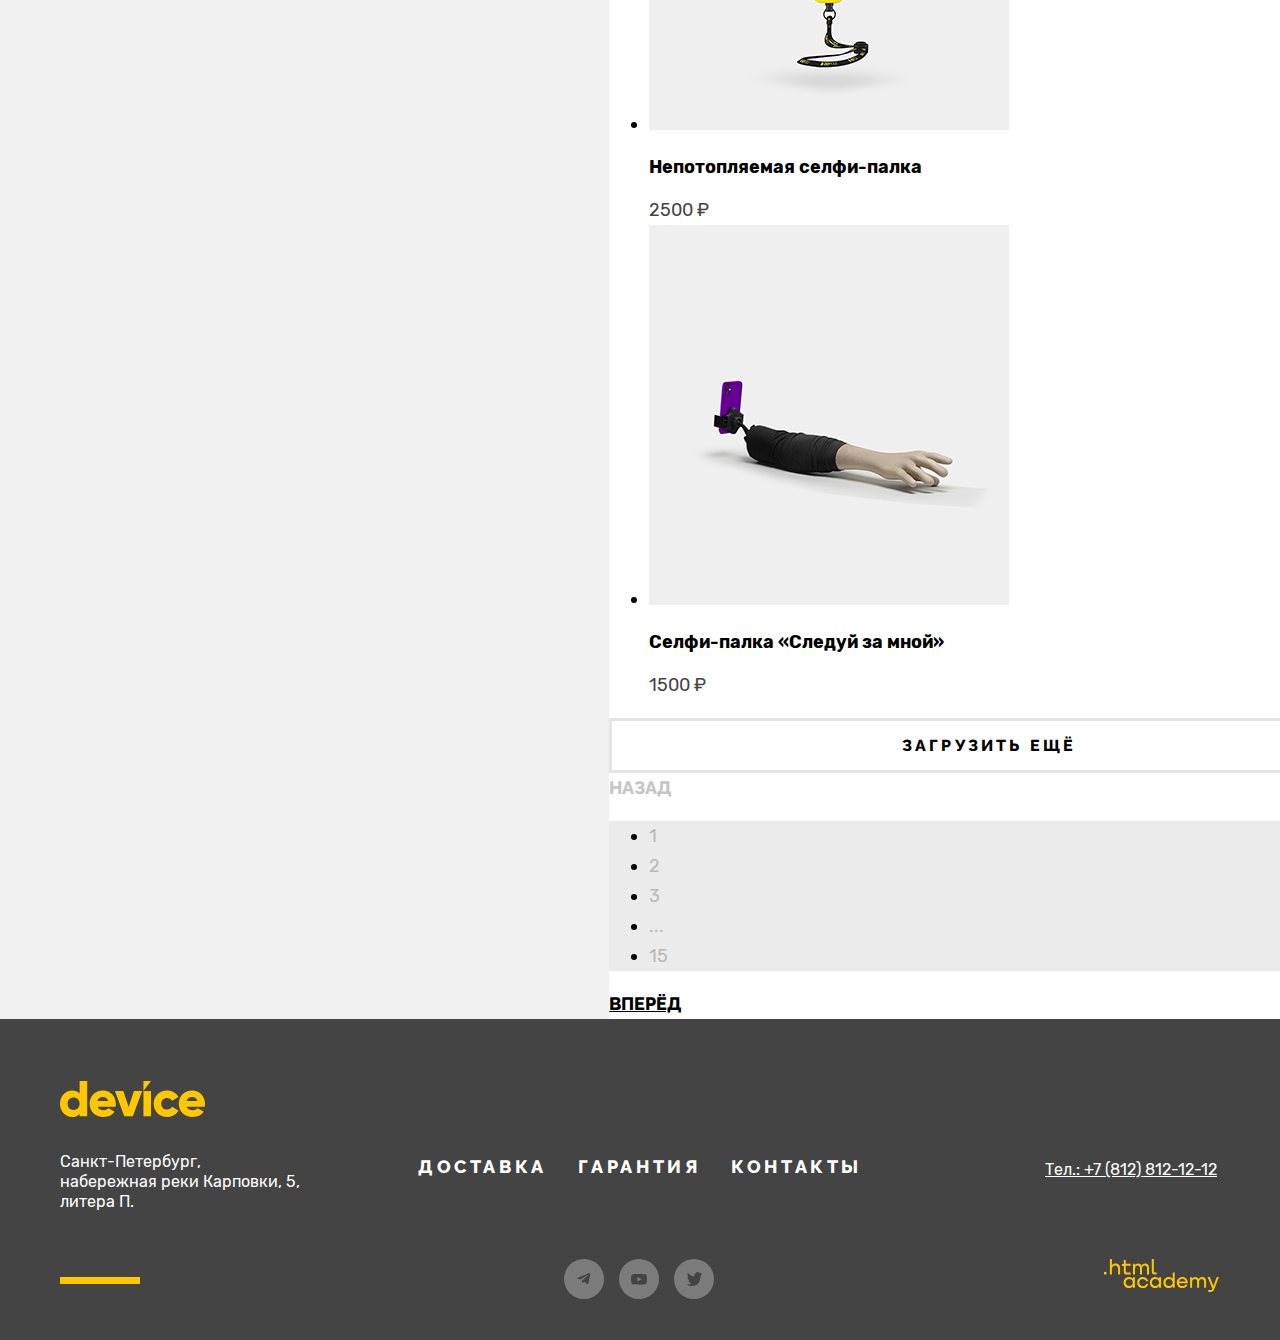
==== commit 818cdaad: "Поправлен блок сортировки" ====
--- a/catalog.html
+++ b/catalog.html
@@ -16,79 +16,106 @@
         <img class="page-header-logo" src="images/device-logo.svg" width="145" height="36" alt="Логотип Девайс.">
       </a>
       <nav class="navigation">
-        <div class="navigation-list">
+        <div class="navigation-list-top">
           <form class="search-form" action="https://echo.htmlacademy.ru/" method="post">
-            <label>
+            <label class="search-form-label">
               <span class="visually-hidden">Поиск по сайту.</span>
             </label>
-            <input class="search-field" placeholder="Поиск по сайту" type="text" name="site-search" required>
-            <button class="search-button" type="submit">Найти</button>
+            <input class="search-field" placeholder="Текст поиска" type="text" name="site-search" required>
+            <button class="search-button button" type="submit">Найти</button>
           </form>
-          <a class="navigation-link" href="#">
-            <span>Коля Петухов</span>
-          </a>
-          <a class="navigation-link out-link" href="#">
-            <span>Выйти</span>
-          </a>
-          <a class="navigation-link" href="#">
-            <span>Сравнить</span>
-          </a>
-          <a class="navigation-link" href="#">
-            <span>Корзина</span>
-          </a>
-        </div>
-        <div class="navigation-list">
-          <div class="navigation-item-button">
-            <button class="open-button" type="button">Каталог товаров</button>
-            <ul>
-              <li>
-                <a class="navigation-link-catalog" href="#">
-                  Виртуальная реальность
-                </a>
-              </li>
-              <li>
-                <a class="navigation-link-catalog" href="catalog.html">
-                  Моноподы для cелфи
-                </a>
-              </li>
-              <li>
-                <a class="navigation-link-catalog" href="#">
-                  Экшн-камеры
-                </a>
-              </li>
-              <li>
-                <a class="navigation-link-catalog" href="#">
-                  Фитнес-браслеты
-                </a>
-              </li>
-              <li>
-                <a class="navigation-link-catalog" href="#">
-                  Умные часы
-                </a>
-              </li>
-              <li>
-                <a class="navigation-link-catalog" href="#">
-                  Квадрокоптеры
-                </a>
+          <div class="navigation-menu">
+            <a class="navigation-link" href="#">
+              <svg width="15" height="12" viewBox="0 0 15 12" fill="none" xmlns="http://www.w3.org/2000/svg">
+                <path
+                  d="M1 12H14C13.8 9.4 11.9 7.2 9.3 6.5C10.3 5.9 11 4.8 11 3.5C11 1.6 9.4 0 7.5 0C5.6 0 4 1.6 4 3.5C4 4.8 4.7 5.9 5.7 6.5C3.1 7.2 1.2 9.4 1 12Z"
+                  fill="black" />
+              </svg>
+              <span class="link">Коля Петухов</span>
+            </a>
+            <a class="navigation-link navigation-link-out" href="#">Выйти</a>
+          </div>
+          <div class="navigation-menu">
+            <a class="navigation-link navigation-link-compare" href="#">
+              <svg width="10" height="12" viewBox="0 0 10 12" fill="none" xmlns="http://www.w3.org/2000/svg">
+                <g clip-path="url(#clip0_40344_551)">
+                  <path d="M6 0H4V12H6V0Z" fill="black" />
+                  <path d="M2 4H0V12H2V4Z" fill="black" />
+                  <path d="M10 3H8V12H10V3Z" fill="black" />
+                </g>
+                <defs>
+                  <clipPath id="clip0_40344_551">
+                    <rect width="10" height="12" fill="white" />
+                  </clipPath>
+                </defs>
+              </svg>
+              <span class="link">Сравнить</span>
+            </a>
+            <a class="navigation-link navigation-link-bag" href="#" data-counter="2">
+              <svg width="16" height="14" viewBox="0 0 16 14" fill="none" xmlns="http://www.w3.org/2000/svg">
+                <g clip-path="url(#clip0_40344_557)">
+                  <path
+                    d="M15.3 5L11.8 5.2L8.6 0.3C8.5 0.1 8.2 0 8 0C7.8 0 7.5 0.1 7.4 0.3L4.2 5.2H0.7C0.3 5.2 0 5.5 0 5.9C0 6 0 6 0 6.1L1.9 12.9C2.1 13.6 2.6 14 3.3 14H12.7C13.4 14 13.9 13.6 14.1 12.9L16 6C16 5.9 16 5.9 16 5.8C16 5.4 15.7 5 15.3 5ZM8 1.9L10.2 5.1H5.9L8 1.9Z"
+                    fill="black" />
+                </g>
+                <defs>
+                  <clipPath id="clip0_40344_557">
+                    <rect width="16" height="14" fill="white" />
+                  </clipPath>
+                </defs>
+              </svg>
+              <span class="link">Корзина</span>
+            </a>
+          </div>
+
+        </div>
+      </nav>
+      <nav class="navigation-list-bottom">
+        <div class="product-catalog">
+          <button class="product-catalog-button button" type="button">Каталог товаров</button>
+          <div class="product-catalog-menu">
+            <ul class="product-catalog-list">
+              <li class="product-catalog-item">
+                <a class="product-catalog-link" href="#">Виртуальная реальность</a>
+              </li>
+              <li class="product-catalog-item">
+                <a class="product-catalog-link" href="monopods.html">Моноподы для cелфи</a>
+              </li>
+              <li class="product-catalog-item">
+                <a class="product-catalog-link" href="#">Экшн-камеры</a>
+              </li>
+            </ul>
+            <ul class="product-catalog-list">
+              <li class="product-catalog-item">
+                <a class="product-catalog-link" href="#">Фитнес-браслеты</a>
+              </li>
+              <li class="product-catalog-item">
+                <a class="product-catalog-link" href="#">Умные часы</a>
+              </li>
+            </ul>
+            <ul class="product-catalog-list">
+              <li class="product-catalog-item">
+                <a class="product-catalog-link" href="#">Квадрокоптеры</a>
               </li>
             </ul>
           </div>
-          <div class="navigation-item-menu">
-            <a class="navigation-link-menu" href="">
-              Доставка
-            </a>
-            <a class="navigation-link-menu" href="">
-              Гарантия
-            </a>
-            <a class="navigation-link-menu" href="">
-              Контакты
-            </a>
-          </div>
+        </div>
+        <ul class="product-navigation-list">
+          <li>
+            <a class="product-navigation-link button" href="#">Доставка</a>
+          </li>
+          <li>
+            <a class="product-navigation-link button" href="#">Гарантия</a>
+          </li>
+          <li>
+            <a class="product-navigation-link button" href="#">Контакты</a>
+          </li>
+        </ul>
         </div>
       </nav>
     </header>
-    <main class="main-inner main-container">
-      <header class="inner-header">
+    <main class="main-inner">
+      <section class="inner-header">
         <h1 class="inner-header-title">Моноподы для селфи</h1>
         <ol class="breadcrumbs">
           <li class="breadcrumbs-item">
@@ -101,206 +128,283 @@
             <span class="breadcrumbs-link">Моноподы для селфи</span>
           </li>
         </ol>
-      </header>
-
-      <section class="catalog-products">
-        <h2 class="visually-hidden">Список товаров с фильтрами.</h2>
-
-        <form class="catalog-filter" action="https://echo.htmlacademy.ru/" method="get">
-
-          <h3 class="filter-title">Фильтр:</h3>
-
-          <fieldset class="catalog-filter-group">
-            <legend class="catalog-filter-title">Цвет</legend>
-            <ul class="catalog-filter-list">
-              <li class="catalog-filter-item">
-                <label class="control">
-                  <input class="control-input" type="checkbox" name="Colour" value="black" checked>
-                  Черный
-                </label>
-              </li>
-              <li class="catalog-filter-item">
-                <label class="control">
-                  <input class="control-input" type="checkbox" name="Colour" value="white" checked>
-                  Белый
-                </label>
-              </li>
-              <li class="catalog-filter-item">
-                <label class="control">
-                  <input class="control-input" type="checkbox" name="Colour" value="blue">
-                  Синий
-                </label>
-              </li>
-              <li class="catalog-filter-item">
-                <label class="control">
-                  <input class="control-input" type="checkbox" name="Colour" value="red">
-                  Красный
-                </label>
-              </li>
-              <li class="catalog-filter-item">
-                <label class="control">
-                  <input class="control-input" type="checkbox" name="Colour" value="pink">
-                  Розовый
-                </label>
+      </section>
+
+      <section class="catalog">
+        <div class="catalog-container">
+          <h2 class="visually-hidden">Список товаров с фильтрами.</h2>
+
+          <form class="catalog-filter-form" action="https://echo.htmlacademy.ru/" method="get">
+            <h3 class="filter-title">Фильтр:</h3>
+            <fieldset class="catalog-filter-group">
+              <legend class="catalog-filter-title">Стоимость</legend>
+              <div class="range-scale">
+                <div class="range-bar">
+                  <button class="range-toggle toggle-min button" type="button"
+                    aria-label="Изменить минимальную цену."><span class="toggle-description">от 0</span></button>
+                  <button class="range-toggle toggle-max button" type="button"
+                    aria-label="Изменить максимальную цену."><span class="toggle-description">до 5000</span></button>
+                </div>
+              </div>
+            </fieldset>
+
+            <fieldset class="catalog-filter-group">
+              <legend class="catalog-filter-title">Цвет</legend>
+              <ul class="catalog-filter-list">
+                <li class="catalog-filter-item">
+                  <label class="control" for="black">
+                    <input class="visually-hidden control-input" type="checkbox" name="color" id="black" value="black"
+                      checked>
+                    <span class="control-decoration control-decoration-checkbox"></span>
+                    <span>Черный</span>
+                  </label>
+                </li>
+                <li class="catalog-filter-item">
+                  <label class="control" for="white">
+                    <input class="visually-hidden control-input" type="checkbox" name="color" id="white" value="white"
+                      checked>
+                    <span class="control-decoration control-decoration-checkbox"></span>
+                    <span>Белый</span>
+                  </label>
+                </li>
+                <li class="catalog-filter-item">
+                  <label class="control" for="blue">
+                    <input class="visually-hidden control-input" type="checkbox" name="color" id="blue" value="blue">
+                    <span class="control-decoration control-decoration-checkbox"></span>
+                    <span>Синий</span>
+                  </label>
+                </li>
+                <li class="catalog-filter-item">
+                  <label class="control" for="red">
+                    <input class="visually-hidden control-input" type="checkbox" name="color" id="red" value="red">
+                    <span class="control-decoration control-decoration-checkbox"></span>
+                    <span>Красный</span>
+                  </label>
+                </li>
+                <li class="catalog-filter-item">
+                  <label class="control" for="pink">
+                    <input class="visually-hidden control-input" type="checkbox" name="color" id="pink" value="pink">
+                    <span class="control-decoration control-decoration-checkbox"></span>
+                    <span>Розовый</span>
+                  </label>
+                </li>
+              </ul>
+            </fieldset>
+
+            <fieldset class="catalog-filter-group">
+              <legend class="catalog-filter-title">Bluetooth</legend>
+              <ul class="catalog-filter-list">
+                <li class="catalog-filter-item">
+                  <label class="control">
+                    <input class="visually-hidden control-input" type="radio" name="bluetooth" value="yes" checked>
+                    <span class="control-decoration control-decoration-radio"></span>
+                    <span>Есть</span>
+                  </label>
+                </li>
+                <li class="catalog-filter-item">
+                  <label class="control">
+                    <input class="visually-hidden control-input" type="radio" name="bluetooth" value="no">
+                    <span class="control-decoration control-decoration-radio"></span>
+                    <span>Нет</span>
+                  </label>
+                </li>
+              </ul>
+            </fieldset>
+
+            <button class="apply-button decor-button button" type="submit">Показать</button>
+          </form>
+
+
+          <div class="sort-conteiner">
+            <h2 class="visually-hidden">Результаты поиска.</h2>
+            <div class="sort-select">
+              <h3 class="filter-title">Сортировка:</h3>
+              <div class="select-control-container">
+                <select class="select-control" aria-label="Сортировка">
+                  <option value="popular">Популярные</option>
+                  <option value="price">Цена</option>
+                  <option value="new">Новинки</option>
+                </select>
+              </div>
+            </div>
+            <div class="sort-button">
+              <a class="button up-button" href="#" aria-label="По возрастанию.">
+                <svg width="12" height="10" viewBox="0 0 12 10">
+                  <path d="M6 0L11.5 10H0.5"/>
+                </svg>
+              </a>
+              <a class="button down-button" href="#" aria-label="По убыванию.">
+                <svg width="12" height="10" viewBox="0 0 12 10">
+                  <path d="M6 0L11.5 10H0.5"/>
+                </svg>
+              </a>
+            </div>
+
+          </div>
+          <div class="product-container">
+            <ul class="product-list">
+              <li class="product-card">
+                <a class="product-card-link" href="#">
+                  <img class="product-card-image" src="images/product-1.jpg" alt="Любительская селфи-палка.">
+                  <h3 class="product-card-title">Любительская селфи-палка</h3>
+                  <span class="product-card-price">500 ₽</span>
+                </a>
+              </li>
+              <li class="product-card">
+                <a class="product-card-link" href="#">
+                  <img class="product-card-image" src="images/product-2.jpg" alt="Профессиональная селфи-палка.">
+                  <h3 class="product-card-title">Профессиональная селфи-палка</h3>
+                  <span class="product-card-price">1500 ₽</span>
+                </a>
+              </li>
+              <li class="product-card">
+                <a class="product-card-link" href="#">
+                  <img class="product-card-image" src="images/product-3.jpg" alt="Непотопляемая селфи-палка.">
+                  <h3 class="product-card-title">Непотопляемая селфи-палка</h3>
+                  <span class="product-card-price">2500 ₽</span>
+                </a>
+              </li>
+              <li class="product-card">
+                <a class="product-card-link" href="#">
+                  <img class="product-card-image" src="images/product-4.jpg" alt="Селфи-палка «Следуй за мной».">
+                  <h3 class="product-card-title">Селфи-палка «Следуй за мной»</h3>
+                  <span class="product-card-price">1500 ₽</span>
+                </a>
               </li>
             </ul>
-          </fieldset>
-
-          <fieldset class="catalog-filter-group">
-            <legend class="catalog-filter-title">Bluetooth</legend>
-            <ul class="catalog-filter-list">
-              <li class="catalog-filter-item">
-                <label class="control">
-                  <input class="control-input" type="radio" name="Bluetooth" value="yes" checked>
-                  Есть
-                </label>
-              </li>
-              <li class="catalog-filter-item">
-                <label class="control">
-                  <input class="control-input" type="radio" name="Bluetooth" value="no">
-                  Нет
-                </label>
+
+            <button class="button pagination-show-more" type="button">Загрузить ещё</button>
+
+            <a class="pagination-prev pagination-disabled">
+              <span>Назад</span>
+            </a>
+
+            <ul class="pagination">
+              <li class="pagination-item">
+                <a class="pagination-link active">1</a>
+              </li>
+              <li class="pagination-item">
+                <a class="pagination-link" href="#">2</a>
+              </li>
+              <li class="pagination-item">
+                <a class="pagination-link" href="#">3</a>
+              </li>
+              <li class="pagination-item">
+                <span class="pagination-link pagination-link-divider" href="#">...</span>
+              </li>
+              <li class="pagination-item">
+                <a class="pagination-link" href="#">15</a>
               </li>
             </ul>
-          </fieldset>
-
-          <button class="button" type="submit">Показать</button>
-        </form>
-
-
-        <div class="sort-conteiner">
-          <h2 class="visually-hidden">Результаты поиска.</h2>
-          <div class="sort-select">
-            <h3 class="filter-title">Сортировка:</h3>
-            <select class="select-control" aria-label="Сортировка">
-              <option value="popular">Популярные</option>
-              <option value="price">Цена</option>
-              <option value="new">Новинки</option>
-            </select>
+            <a class="pagination-next" href="#">
+              <span>Вперёд</span>
+            </a>
           </div>
-          <div class="sort-button">
-            <button class="up-button">
-              <svg></svg>
-              <span class="visually-hidden">По возрастанию.</span>
-            </button>
-            <button class="down-button">
-              <svg></svg>
-              <span class="visually-hidden">По убыванию.</span>
-            </button>
-          </div>
-
-        </div>
-        <div class="product-container">
-          <ul class="product-list">
-            <li class="product-card">
-              <a class="product-card-link" href="#">
-                <img class="product-card-image" src="images/product-1.jpg" alt="Любительская селфи-палка.">
-                <h3 class="product-card-title">Любительская селфи-палка</h3>
-                <span class="product-card-price">500 ₽</span>
+        </div>
+      </section>
+
+
+    </main>
+
+    <footer class="page-footer">
+      <div class="footer-wrapper">
+        <a class="footer-logo" href="#">
+          <img class="footer-logo-img" src="images/footer-device-logo.svg" width="145" height="36"
+            alt="Логотип Девайс.">
+        </a>
+        <div class="footer-wrap-row">
+          <address class="footer-address">
+            <p class="footer-address-text">Санкт-Петербург, набережная реки Карповки, 5, литера П.</p>
+          </address>
+          <ul class="footer-navigation-list">
+            <li class="footer-navigation-item">
+              <a class="footer-navigation-link button" href="#">Доставка</a>
+            </li>
+            <li class="footer-navigation-item">
+              <a class="footer-navigation-link button" href="#">Гарантия</a>
+            </li>
+            <li class="footer-navigation-item">
+              <a class="footer-navigation-link button" href="#">Контакты</a>
+            </li>
+          </ul>
+          <a class="footer-contact-phone" href="tel:+78128121212">Тел.: +7 (812) 812-12-12</a>
+        </div>
+        <div class="footer-socials">
+          <ul class="footer-social-list">
+            <li class="footer-social-item">
+              <a class="footer-logo-social" href="#">
+                <span class="visually-hidden">Девайс в Телеграм.</span>
+                <svg width="14" height="12" viewBox="0 0 14 12" fill="none" xmlns="http://www.w3.org/2000/svg">
+                  <g clip-path="url(#clip0_40344_1283)">
+                    <path
+                      d="M12.4431 0.0735832L0.623071 4.63158C-0.183596 4.95558 -0.178929 5.40558 0.475071 5.60625L3.50974 6.55292L10.5311 2.12292C10.8631 1.92092 11.1664 2.02958 10.9171 2.25092L5.2284 7.38492H5.22707L5.2284 7.38558L5.01907 10.5136C5.32574 10.5136 5.46107 10.3729 5.63307 10.2069L7.10707 8.77358L10.1731 11.0382C10.7384 11.3496 11.1444 11.1896 11.2851 10.5149L13.2977 1.02958C13.5037 0.203583 12.9824 -0.170417 12.4431 0.0735832Z"
+                      fill="#444444" />
+                  </g>
+                  <defs>
+                    <clipPath id="clip0_40344_1283">
+                      <rect width="14" height="12" fill="white" />
+                    </clipPath>
+                  </defs>
+                </svg>
               </a>
             </li>
-            <li class="product-card">
-              <a class="product-card-link" href="#">
-                <img class="product-card-image" src="images/product-2.jpg" alt="Профессиональная селфи-палка.">
-                <h3 class="product-card-title">Профессиональная селфи-палка</h3>
-                <span class="product-card-price">1500 ₽</span>
+            <li class="footer-social-item">
+              <a class="footer-logo-social" href="#">
+                <span class="visually-hidden">Девайс в Ютуб.</span>
+                <svg width="16" height="11" viewBox="0 0 16 11" fill="none" xmlns="http://www.w3.org/2000/svg">
+                  <g clip-path="url(#clip0_40344_1288)">
+                    <path
+                      d="M15.6671 1.67464C15.5765 1.35146 15.4 1.05887 15.1564 0.827973C14.9059 0.589975 14.5989 0.41973 14.2644 0.333306C13.0124 0.00330585 7.99641 0.00330593 7.99641 0.00330593C5.9053 -0.0204856 3.8147 0.0841556 1.73641 0.316639C1.40187 0.409448 1.09545 0.583497 0.844411 0.823306C0.597745 1.06064 0.419078 1.35331 0.325745 1.67397C0.10154 2.8818 -0.00739387 4.1082 0.000411455 5.33664C-0.00758854 6.56397 0.101078 7.78997 0.325745 8.99931C0.417078 9.31864 0.595078 9.60997 0.842411 9.84531C1.08974 10.0806 1.39774 10.2506 1.73641 10.3406C3.00508 10.67 7.99641 10.67 7.99641 10.67C10.0902 10.6938 12.1835 10.5892 14.2644 10.3566C14.5989 10.2702 14.9059 10.1 15.1564 9.86197C15.3999 9.63112 15.5762 9.33849 15.6664 9.01531C15.8965 7.80794 16.0083 6.58103 16.0004 5.35197C16.0177 4.11771 15.906 2.88502 15.6671 1.67397V1.67464ZM6.40174 7.61931V3.05464L10.5751 5.33731L6.40174 7.61931Z"
+                      fill="#444444" />
+                  </g>
+                  <defs>
+                    <clipPath id="clip0_40344_1288">
+                      <rect width="16" height="11" fill="white" />
+                    </clipPath>
+                  </defs>
+                </svg>
               </a>
             </li>
-            <li class="product-card">
-              <a class="product-card-link" href="#">
-                <img class="product-card-image" src="images/product-3.jpg" alt="Непотопляемая селфи-палка.">
-                <h3 class="product-card-title">Непотопляемая селфи-палка</h3>
-                <span class="product-card-price">2500 ₽</span>
+            <li class="footer-social-item">
+              <a class="footer-logo-social" href="#">
+                <span class="visually-hidden">Девайс в Твиттер.</span>
+                <svg width="15" height="15" viewBox="0 0 15 15" fill="none" xmlns="http://www.w3.org/2000/svg">
+                  <path
+                    d="M9.7 0.155143C11.2 -0.344857 12.3 0.455143 12.9 1.25514C13.4 1.05514 14 0.855143 14.6 0.655143C14.6 1.45514 14.1 2.05514 13.8 2.25514C14.5 2.45514 15 1.85514 15 1.85514C14.9 2.75514 14.1 3.55514 13.6 3.75514C13.4 10.0551 10.8 14.1551 4.7 14.0551C4.2 14.0551 4.8 14.0551 4.3 14.0551C4 14.0551 0.6 13.6551 0 12.2551C2 12.4551 3.4 11.8551 4.1 11.1551C3.3 10.8551 1.7 10.7551 1.5 8.35514C1.8 8.55514 2 8.65514 2.6 8.55514C1.5 7.75514 0.3 7.05514 0.4 5.05514C0.7 5.35514 1.3 5.55514 1.6 5.45514C1 5.25514 -0.2 2.35514 0.8 0.855143C2.4 2.55514 4.1 4.25514 7.1 4.35514C7.3 2.25514 8.1 0.855143 9.7 0.155143Z"
+                    fill="#444444" />
+                </svg>
               </a>
             </li>
-            <li class="product-card">
-              <a class="product-card-link" href="#">
-                <img class="product-card-image" src="images/product-4.jpg" alt="Селфи-палка «Следуй за мной».">
-                <h3 class="product-card-title">Селфи-палка «Следуй за мной»</h3>
-                <span class="product-card-price">1500 ₽</span>
-              </a>
-            </li>
           </ul>
-
-          <button class="button pagination-show-more" type="button">Загрузить ещё</button>
-
-          <a class="pagination-prev pagination-disabled">
-            <span>Назад</span>
+          <a class="footer-htmlacademy-logo" href="https://htmlacademy.ru/">
+            <svg width="115" height="33" viewBox="0 0 115 33" xmlns="http://www.w3.org/2000/svg">
+              <path d="M0 12.9V15.5H2.5V12.9H0Z" />
+              <path
+                d="M11.6 4.5C10 4.5 8.8 5.2 8 6.2H7.9V0H5.9V15.5H7.9V10.2C7.9 8.1 9.2 6.6 11.2 6.6C13 6.6 14.1 8 14.1 9.8V15.5H16.1V9.4C16.2 6.4 14.3 4.5 11.6 4.5Z" />
+              <path
+                d="M26.6 4.8H21.8V1.1H19.8V4.9H17.9V6.9H19.8V12.9C19.8 14.6 20.8 15.6 22.5 15.6H26.6V13.6H22.9C22.2 13.6 21.8 13.2 21.8 12.5V6.8H26.6V4.8Z" />
+              <path
+                d="M41.1 4.6C39.5 4.6 38.2 5.4 37.6 6.7H37.5C36.9 5.5 35.7 4.6 34.1 4.6C32.7 4.6 31.6 5.4 31 6.4H30.9V4.8H29V15.4H31V10C31 8 32 6.5 33.6 6.5C35.1 6.5 36 7.5 36 9.1V15.4H38V9.8C38 7.4 39.4 6.5 40.6 6.5C42.1 6.5 43 7.5 43 9.1V15.4H45V8.9C45.1 6.4 43.6 4.6 41.1 4.6Z" />
+              <path
+                d="M47.8 12.7C47.8 14.4 48.8 15.4 50.6 15.4H52.6V13.4H50.9C50.2 13.4 49.8 13 49.8 12.3V0H47.8V12.7Z" />
+              <path
+                d="M28.9 19.7C28 18.6 26.7 17.9 25 17.9C21.9 17.9 19.6 20.2 19.6 23.5C19.6 26.8 21.9 29.1 25 29.1C26.8 29.1 28 28.3 28.8 27.2H28.9V28.8H30.9V18.2H28.9V19.7ZM25.3 27.1C23.1 27.1 21.7 25.5 21.7 23.5C21.7 21.5 23.1 19.9 25.3 19.9C27.5 19.9 28.9 21.5 28.9 23.5C28.9 25.4 27.5 27.1 25.3 27.1Z" />
+              <path
+                d="M44.2 22C43.7 19.6 41.6 17.9 38.8 17.9C35.4 17.9 33.2 20.4 33.2 23.5C33.2 26.6 35.4 29.1 38.8 29.1C41.6 29.1 43.7 27.3 44.2 24.9H42.1C41.7 26.2 40.4 27.2 38.8 27.2C36.6 27.2 35.2 25.6 35.2 23.6C35.2 21.6 36.6 20 38.8 20C40.4 20 41.6 21 42.1 22.2H44.2V22Z" />
+              <path
+                d="M55.1 19.7C54.2 18.6 52.9 17.9 51.2 17.9C48.1 17.9 45.8 20.2 45.8 23.5C45.8 26.8 48.1 29.1 51.2 29.1C53 29.1 54.2 28.3 55 27.2H55.1V28.8H57.1V18.2H55.1V19.7ZM51.5 27.1C49.3 27.1 47.9 25.5 47.9 23.5C47.9 21.5 49.3 19.9 51.5 19.9C53.7 19.9 55.1 21.5 55.1 23.5C55.1 25.4 53.6 27.1 51.5 27.1Z" />
+              <path
+                d="M68.7 19.8C67.8 18.7 66.5 17.9 64.8 17.9C61.7 17.9 59.4 20.2 59.4 23.5C59.4 26.8 61.6 29.1 64.8 29.1C66.5 29.1 67.8 28.3 68.6 27.3H68.7V28.8H70.7V13.4H68.7V19.8ZM65.1 27.1C62.9 27.1 61.5 25.5 61.5 23.5C61.5 21.5 62.9 19.9 65.1 19.9C67.3 19.9 68.7 21.5 68.7 23.5C68.6 25.5 67.2 27.1 65.1 27.1Z" />
+              <path
+                d="M78.3 17.9C75 17.9 72.8 20.4 72.8 23.5C72.8 26.5 74.9 29.1 78.3 29.1C80.8 29.1 82.8 27.8 83.5 25.5H81.4C80.9 26.5 79.8 27.1 78.4 27.1C76.5 27.1 75.1 25.8 75 24.2H83.8C84 20.6 81.8 17.9 78.3 17.9ZM78.3 19.8C80 19.8 81.3 20.8 81.6 22.4H75.1C75.4 20.9 76.6 19.8 78.3 19.8Z" />
+              <path
+                d="M98.2 17.9C96.6 17.9 95.3 18.7 94.6 19.9H94.5C93.9 18.7 92.7 17.9 91.1 17.9C89.7 17.9 88.6 18.6 88 19.7V18.2H86.1V28.8H88.1V23.4C88.1 21.4 89.1 20 90.7 19.9C92.2 19.9 93.1 20.9 93.1 22.5V28.8H95.1V23.2C95.1 20.8 96.5 19.9 97.7 19.9C99.2 19.9 100.1 20.9 100.1 22.5V28.8H102.1V22.3C102.2 19.7 100.7 17.9 98.2 17.9Z" />
+              <path
+                d="M109.4 27L105.8 18.1H103.6L108.4 29.7C108.1 30.6 107.7 30.9 106.7 30.9H104.2V32.9H106.7C108.5 32.9 109.5 32.1 110.2 30.3L114.9 18.1H112.8L109.4 27Z" />
+            </svg>
           </a>
-
-          <ul class="pagination">
-            <li class="pagination-item">
-              <a class="pagination-link active">1</a>
-            </li>
-            <li class="pagination-item">
-              <a class="pagination-link" href="#">2</a>
-            </li>
-            <li class="pagination-item">
-              <a class="pagination-link" href="#">3</a>
-            </li>
-            <li class="pagination-item">
-              <span class="pagination-link pagination-link-divider" href="#">...</span>
-            </li>
-            <li class="pagination-item">
-              <a class="pagination-link" href="#">15</a>
-            </li>
-          </ul>
-          <a class="pagination-next" href="#">
-            <span>Вперёд</span>
-          </a>
-        </div>
-      </section>
-
-
-    </main>
-
-    <footer class="page-footer">
-      <a class="footer-logo" href="#">
-        <img class="footer-logo" src="images/footer-device-logo.svg" width="145" height="36" alt="Логотип Девайс.">
-      </a>
-      <address class="footer-address">
-        <p class="footer-address-text">Санкт-Петербург, набережная реки Карповки, 5, литера П.</p>
-      </address>
-      <nav class="footer-navigation">
-        <ul class="footer-navigation-list">
-          <li class="footer-navigation-item">
-            <a class="footer-navigation-link" href="#">Доставка</a>
-          </li>
-          <li class="footer-navigation-item">
-            <a class="footer-navigation-link" href="#">Гарантия</a>
-          </li>
-          <li class="footer-navigation-item">
-            <a class="footer-navigation-link" href="#">Контакты</a>
-          </li>
-        </ul>
-      </nav>
-
-      <ul class="footer-social-list">
-        <li class="footer-social-item">
-          <a class="footer-logo-social" href="#">
-            <span class="visually-hidden">Девайс в Телеграм.</span>
-          </a>
-        </li>
-        <li class="footer-social-item">
-          <a class="footer-logo-social" href="#">
-            <span class="visually-hidden">Девайс в Ютуб.</span>
-          </a>
-        </li>
-        <li class="footer-social-item">
-          <a class="footer-logo-social" href="#">
-            <span class="visually-hidden">Девайс в Твиттер.</span>
-          </a>
-        </li>
-      </ul>
-
-      <section class="footer-phone">
-        <h2 class="visually-hidden">Телефон.</h2>
-        <a class="contact-phone" href="tel:+78128121212">+7 (812) 812-12-12</a>
-      </section>
-      <section class="footer-site-by">
-        <h2 class="visually-hidden">Сайт от html academy.</h2>
-        <a class="footer-htmlacademy-logo" href="https://htmlacademy.ru/"></a>
-      </section>
+        </div>
+      </div>
     </footer>
   </body>
 
--- a/styles/styles.css
+++ b/styles/styles.css
@@ -35,32 +35,52 @@
   overflow: hidden;
 }
 
+*,
+*::before,
+*::after {
+  box-sizing: border-box;
+}
+
 html {
   height: 100%;
 }
 
 body {
-  margin: 0;
+  margin: 0 auto;
   font-family: 'Rubik', sans-serif;
   font-size: 18px;
   line-height: 30px;
   background-color: #ffffff;
-  color: #000000;
-  min-width: 1440px;
-  padding-left: 140px;
-  padding-right: 140px;
+  color: #444444;
   display: flex;
   flex-direction: column;
   min-height: 100%;
 }
 
+.button {
+  cursor: pointer;
+  display: block;
+  font-family: "Raleway", sans-serif;
+  font-weight: 800;
+  font-size: 18px;
+  line-height: 21px;
+  letter-spacing: 0.2em;
+  text-transform: uppercase;
+  text-decoration: none;
+  color: #000000;
+  outline: none;
+  position: relative;
+}
+
 .page-header {
   color: #000000;
-  background-color: #FFE17F;
+  background-color: #ffe17f;
   margin: 0 auto;
   margin-top: 40px;
   width: 1160px;
-  position: relative;
+  height: 186px;
+  position: relative;
+  z-index: 2;
 }
 
 .navigation-logo {
@@ -71,6 +91,23 @@
   left: 60px;
 }
 
+.navigation-logo:hover {
+  opacity: 0.6;
+}
+
+.navigation-logo:focus-visible {
+  outline-offset: 2px;
+  outline: 2px solid #af4fff;
+}
+
+.navigation-logo:active {
+  opacity: 0.3;
+}
+
+.navigation-logo:active::before {
+  outline: none;
+}
+
 .navigation {
   display: flex;
   flex-direction: column;
@@ -97,6 +134,27 @@
   width: 517px;
   display: flex;
   margin: 0 27px 0 60px;
+  position: relative;
+}
+
+.search-form-label {
+  position: relative;
+}
+
+.search-form-label:focus-within {
+  outline: 2px solid #af4fff;
+  outline-offset: 2px;
+}
+
+.search-form-label::before {
+  content: "";
+  position: absolute;
+  background-image: url("../images/search-icon.svg");
+  background-repeat: no-repeat;
+  width: 16px;
+  height: 16px;
+  left: 16px;
+  top: 12px;
 }
 
 .search-field {
@@ -111,6 +169,11 @@
   align-items: center;
   padding: 0;
   padding-left: 48px;
+  font-family: 'Rubik', sans-serif;
+  font-style: normal;
+  font-weight: 400;
+  font-size: 16px;
+  line-height: 20px;
 }
 
 .search-button {
@@ -125,57 +188,6 @@
   font-weight: 400;
 }
 
-.navigation-list-bottom {
-  display: flex;
-  flex-direction: row;
-  justify-content: space-between;
-  align-items: center;
-  padding-right: 60px;
-}
-
-.navigation-item-button {
-  display: flex;
-  margin-left: 60px;
-  }
-
-.open-button {
-  display: flex;
-  flex-direction: row;
-  background-color: transparent;
-  border: none;
-  padding: 0;
-}
-
-.text-button {
-  font-family: 'Raleway';
-  color: #000000;
-  font-weight: 800;
-  font-size: 18px;
-  line-height: 21px;
-  letter-spacing: 0.2em;
-  text-transform: uppercase;
-  align-self: center;
-  margin-right: 16px;
-}
-
-.navigation-item-menu {
-  display: flex;
-  width: 471px;
-  justify-content: space-between;
-}
-
-.navigation-link-menu {
-  font-family: 'Raleway';
-font-style: normal;
-font-weight: 800;
-font-size: 18px;
-line-height: 21px;
-letter-spacing: 0.2em;
-text-transform: uppercase;
-color: #000000;
-text-decoration: none;
-}
-
 .navigation-link {
   font-family: 'Rubik', sans-serif;
   font-weight: 400;
@@ -183,8 +195,25 @@
   line-height: 30px;
   text-align: center;
   color: #000000;
-  background-color: #FFE17F;
+  background-color: #ffe17f;
   text-decoration: none;
+}
+
+.navigation-link-out {
+  color: #000000;
+  opacity: 0.3;
+  position: absolute;
+  right: 325px;
+}
+
+.navigation-link-out:focus-visible {
+  background-color: none;
+  outline-offset: 2px;
+  outline: 2px solid #af4fff;
+}
+
+.navigation-link-out:active {
+  outline: none;
 }
 
 .navigation-link-compare {
@@ -209,7 +238,7 @@
   padding: 0 2px;
   transform: translateX(-100%);
   background-color: #ffffff;
-  font-family: 'Rubik';
+  font-family: 'Rubik', sans-serif;
   font-weight: 400;
   font-size: 14px;
   line-height: 17px;
@@ -220,37 +249,212 @@
   border-radius: 10px;
 }
 
-.out-link {
-  font-family: 'Rubik';
-  font-style: normal;
-  font-weight: 400;
-  font-size: 18px;
-  line-height: 30px;
-  color: #000000;
-  opacity: 0.3;
-}
-
-.drop-menu-item {
+.navigation-list-bottom {
+  display: flex;
+  flex-direction: row;
+  justify-content: space-between;
+  align-items: center;
+  padding-right: 60px;
+}
+
+.product-catalog {
+  position: relative;
+  margin-left: 60px;
+}
+
+.product-catalog:focus-within .product-catalog-menu {
+  display: flex;
+}
+
+.product-catalog-navigation {
+  padding-bottom: 20px;
+}
+
+.product-catalog-menu {
+  background-color: #ffe17f;
+  position: absolute;
+  gap: 60px;
+  top: 33px;
+  left: -60px;
   display: none;
-}
-
-.drop-menu-list {
-  font-family: 'Rubik';
-  font-style: normal;
+  flex-wrap: wrap;
+  width: 1160px;
+  min-height: 180px;
+  padding: 25px 60px 27px 60px;
+  z-index: 2;
+}
+
+.product-catalog-list {
+  list-style-type: none;
+  padding: 0;
+  margin: 0;
+}
+
+.product-catalog-item {
+  margin-bottom: 10px;
+}
+
+.product-catalog-item:last-child {
+  margin-bottom: 0;
+}
+
+.product-catalog-link {
   font-weight: 400;
   font-size: 16px;
   line-height: 18px;
-  text-transform: none;
-  letter-spacing: 0;
-  z-index: 10;
-
-  margin-right: 50px;
+  color: #000000;
+  outline: none;
+  text-decoration: none;
+  position: relative;
+}
+
+.product-catalog-link:hover {
+  opacity: 0.6;
+}
+
+.product-catalog-link:focus-visible {
+  background-color: none;
+  outline-offset: 2px;
+  outline: 2px solid #af4fff;
+}
+
+.product-catalog-link:active {
+  opacity: 0.3;
+}
+
+.product-catalog-link:active::before {
+  outline: none;
+}
+
+.product-catalog-link-active {
+  position: relative;
+}
+
+.product-catalog-link-active::after {
+  content: "";
+  position: absolute;
+  background-color: #000000;
+  width: 100%;
+  height: 1px;
+  right: 0;
+  bottom: -2px;
+}
+
+.product-catalog-link-active:focus-visible {
+  background-color: none;
+  outline-offset: 2px;
+  outline: 2px solid #af4fff;
+}
+
+.product-catalog-link-active:active::before {
+  outline: none;
+}
+
+.product-catalog-button {
+  border: unset;
+  padding: 0;
+  background-color: transparent;
+  width: 293px;
+  height: 50px;
+  text-align: start;
+  z-index: 3;
+}
+
+.product-catalog-button::before {
+  content: "";
+  position: absolute;
+  width: 50px;
+  height: 50px;
+  border: 2px solid #000000;
+  border-radius: 50%;
+  background-color: transparent;
+  background-image: url("../images/plus-icon.svg");
+  background-position: center;
+  background-repeat: no-repeat;
+  opacity: 0.3;
+  right: 0;
+  top: 0;
+}
+
+.product-catalog:focus-within .product-catalog-button::before {
+  background-image: url("../images/minus-icon.svg");
+}
+
+.product-catalog-button:hover::before {
+  opacity: 1;
+}
+
+.product-catalog-button:focus-visible::before {
+  background-image: url("../images/minus-icon.svg");
+  opacity: 1;
+}
+
+.product-catalog-button:active::before {
+  background-image: url("../images/minus-icon.svg");
+  opacity: 1;
+}
+
+.product-catalog-button:focus-visible {
+  background-color: none;
+  outline-offset: 2px;
+  outline: 2px solid #af4fff;
+}
+
+.product-navigation-list {
+  display: flex;
+  flex-wrap: wrap;
+  list-style-type: none;
+  margin: 0;
+  padding: 0;
+  justify-content: space-between;
+  max-width: 470px;
+  flex-grow: 1;
+  z-index: 1;
+}
+
+.product-navigation-link:hover {
+  opacity: 0.6;
+}
+
+.product-navigation-link:focus-visible {
+  background-color: none;
+  outline-offset: 2px;
+  outline: 2px solid #af4fff;
+}
+
+.product-navigation-link:active {
+  opacity: 0.3;
+  outline: none;
+}
+
+.product-navigation-link-active {
+  position: relative;
+}
+
+.product-navigation-link-active::after {
+  content: "";
+  position: absolute;
+  background-color: #000000;
+  width: 100%;
+  height: 2px;
+  right: 0;
+  bottom: -2px;
+}
+
+.product-navigation-link-active:focus-visible {
+  background-color: none;
+  outline-offset: 2px;
+  outline: 2px solid #af4fff;
+}
+
+.product-navigation-link-active:active {
+  outline: none;
 }
 
 .main-container {
+  display: flex;
+  flex-direction: column;
   flex-grow: 1;
-  display: flex;
-  flex-direction: column;
   align-items: center;
 }
 
@@ -259,22 +463,70 @@
   color: #000000;
 }
 
+.marketing {
+  margin: 0 auto;
+  min-width: 1160px;
+  margin-bottom: 70px;
+}
+
 .sliders {
-  counter-reset: number 00;
-}
-
-.slider-1,
-.slider-2,
-.slider-3 {
-  counter-increment: number 01;
-}
-
-.slider-1::marker,
-.slider-2::marker,
-.slider-3::marker {
-  content: counter(number);
-}
-
+  counter-reset: number;
+  position: relative;
+  padding: 0;
+  margin: 0;
+  display: flex;
+  z-index: 1;
+}
+
+.sliders::before {
+  content: "";
+  position: absolute;
+  width: 100%;
+  height: 115px;
+  left: 0;
+  top: 0;
+  background-color: #ffe17f;
+  z-index: -1;
+}
+
+.slider {
+  display: none;
+  min-height: 515px;
+}
+
+.slider::before {
+  counter-increment: number;
+  content: "0" counters(number, "");
+  color: #ffffff;
+  font-family: 'Rubik', sans-serif;
+  font-style: normal;
+  font-weight: 700;
+  font-size: 180px;
+  line-height: 30px;
+  position: absolute;
+  right: 50px;
+  top: 47px;
+}
+
+.slider-current {
+  display: flex;
+}
+
+.slider-image {
+  position: absolute;
+  top: -36px;
+}
+
+.slider-text {
+  display: flex;
+  flex-direction: column;
+  align-items: flex-start;
+  padding: 0;
+  position: absolute;
+  width: 560px;
+  left: 600px;
+  top: 86px;
+}
 
 .slider-title {
   font-family: 'Raleway', sans-serif;
@@ -283,6 +535,9 @@
   font-size: 50px;
   line-height: 50px;
   color: #000000;
+  margin: 0;
+  margin-bottom: 29px;
+  padding: 0;
 }
 
 .slider-describe {
@@ -292,52 +547,478 @@
   font-size: 18px;
   line-height: 30px;
   color: #444444;
-}
-
-.button {
+  margin: 0;
+  padding: 0;
+  margin-bottom: 60px;
+}
+
+.detail {
+  display: block;
+  font-family: 'Raleway', sans-serif;
+  font-weight: 800;
+  font-size: 18px;
+  line-height: 21px;
+  letter-spacing: 0.2em;
+  text-transform: uppercase;
+  color: #000000;
+  width: 220px;
+  text-align: center;
+  text-decoration: none;
+  margin-bottom: 60px;
+}
+
+.detail-list {
+  display: flex;
+  margin: 0;
+  padding: 0;
+}
+
+.detail-value {
+  margin: 0;
+  margin-bottom: 12px;
+  padding: 0;
+}
+
+.detail-characteristic {
+  margin: 0;
+  padding: 0;
+}
+
+.detail-item {
+  margin-right: 20px;
+}
+
+.slider-button {
+  text-decoration: none;
+}
+
+.slider-prev {
+  position: absolute;
+  top: 402px;
+  left: 717px;
+  background-color: transparent;
+  border: none;
+  background-image: url("../images/slider-left-arrow.svg");
+  background-repeat: no-repeat;
+  background-position: center;
+  width: 20px;
+  height: 60px;
+}
+
+.slider-next {
+  position: absolute;
+  top: 402px;
+  left: 1227px;
+  background-color: transparent;
+  border: none;
+  background-image: url("../images/slider-right-arrow.svg");
+  background-repeat: no-repeat;
+  background-position: center;
+  width: 20px;
+  height: 60px;
+}
+
+.slider-pagination {
+  display: flex;
+  list-style-type: none;
+  gap: 20px;
+  justify-content: center;
+  padding: 0;
+  margin: 0;
+  align-items: center;
+}
+
+.slider-pagination-item {
+  margin: 0;
+  padding: 0;
+  align-items: flex-start;
+  display: flex;
+}
+
+.slider-pagination-button {
+  background-color: #ffffff;
+  border: 2px solid #000000;
+  border-radius: 50%;
+  width: 12px;
+  height: 12px;
+  padding: 0;
+  position: relative;
+  outline: none;
+}
+
+.slider-pagination-button::before {
+  content: "";
+  position: absolute;
+  width: 30px;
+  height: 30px;
+  top: 50%;
+  left: 50%;
+  transform: translate(-50%, -50%);
+}
+
+.slider-pagination-button-current {
+  background-color: #000000;
+}
+
+.slider-pagination-button:hover {
+  opacity: 0.6;
+}
+
+.slider-pagination-button:focus-visible::after {
+  content: "";
+  position: absolute;
+  top: 0;
+  left: 0;
+  width: 100%;
+  height: 100%;
+  outline-offset: 4px;
+  background-color: none;
+  outline: 2px solid #af4fff;
+}
+
+.slider-pagination-button:active {
+  opacity: 0.3;
+}
+
+.slider-pagination-button:active::after {
+  outline: none;
+}
+
+.detail-value {
+  font-family: 'Rubik', sans-serif;
+  font-style: normal;
+  font-weight: 400;
+  font-size: 36px;
+  line-height: 30px;
+  color: #000000;
+}
+
+.detail-characteristic {
+  font-family: 'Rubik', sans-serif;
+  font-style: normal;
+  font-weight: 400;
+  font-size: 16px;
+  line-height: 30px;
+  color: #444444;
+}
+
+.menu {
+  margin: 0 auto;
+  padding: 0;
+  margin-bottom: 68px;
+  height: 253px;
+}
+
+.menu-list {
+  display: flex;
+  flex-wrap: wrap;
+  list-style-type: none;
+  justify-content: start;
+  flex-grow: 1;
+  gap: 40px;
+  margin: 0;
+  padding: 0;
+}
+
+.menu-item {
+  width: 160px;
+  position: relative;
+}
+
+.menu-button {
+  display: block;
+  font-family: "Raleway", sans-serif;
+  font-weight: 800;
+  font-size: 18px;
+  line-height: 24px;
+  letter-spacing: -0.02em;
+  padding-top: 193px;
+  color: #444444;
+  position: relative;
+  outline: none;
+  text-decoration: none;
+}
+
+.menu-button::before {
+  content: "";
+  position: absolute;
+  background-color: #ffe17f;
+  width: 160px;
+  height: 160px;
+  top: 0;
+  left: 0;
+}
+
+.menu-button::after {
+  content: "";
+  position: absolute;
+  background-repeat: no-repeat;
+}
+
+.menu-item:nth-child(1) .menu-button::after {
+  background-image: url("../images/menu-1.svg");
+  width: 97px;
+  height: 55px;
+  top: 53px;
+  left: 32px;
+}
+
+.menu-item:nth-child(2) .menu-button::after {
+  background-image: url("../images/menu-2.svg");
+  width: 86px;
+  height: 117px;
+  top: 43px;
+  left: 37px;
+}
+
+.menu-item:nth-child(3) .menu-button::after {
+  background-image: url("../images/menu-3.svg");
+  width: 71px;
+  height: 87px;
+  top: 36px;
+  left: 44px;
+}
+
+.menu-item:nth-child(4) .menu-button::after {
+  background-image: url("../images/menu-4.svg");
+  width: 107px;
+  height: 65px;
+  top: 47px;
+  left: 26px;
+}
+
+.menu-item:nth-child(5) .menu-button::after {
+  background-image: url("../images/menu-5.svg");
+  width: 56px;
+  height: 98px;
+  top: 31px;
+  left: 52px;
+}
+
+.menu-item:nth-child(6) .menu-button::after {
+  background-image: url("../images/menu-6.svg");
+  width: 132px;
+  height: 69px;
+  top: 45px;
+  left: 14px;
+}
+
+.menu-button:hover::before {
+  background-color: #ffc700;
+}
+
+.menu-button:focus-visible {
+  background-color: none;
+  outline-offset: 2px;
+  outline: 2px solid #af4fff;
+}
+
+.menu-button:active {
+  opacity: 0.3;
+  outline: none;
+}
+
+.menu-button:active::before {
+  background-color: #ffe17f;
+}
+
+.service {
+  margin: 0 auto;
+  background: linear-gradient(#ffffff 102px, #f0f0f0 102px);
+  margin-bottom: 70px;
+  width: 100%;
+}
+
+.service-container {
+  width: 1160px;
+  margin: 0 auto;
+  display: flex;
+}
+
+.service-list-button {
+  list-style-type: none;
+  margin: 0;
+  padding: 0;
+  width: 280px;
+  position: relative;
+  padding-top: 64px;
+  padding-bottom: 64px;
+}
+
+.service-list-button::after {
+  content: "";
+  position: absolute;
+  background-color: #000000;
+  width: 7px;
+  height: 319px;
+  top: 0;
+  right: -5px;
+}
+
+.service-item {
+  margin-bottom: 35px;
+}
+
+.service-item:last-child {
+  margin-bottom: 0;
+}
+
+.service-button {
   font-family: 'Raleway', sans-serif;
   font-style: normal;
   font-weight: 800;
   font-size: 18px;
   line-height: 21px;
   text-align: center;
+  letter-spacing: 0.2em;
   text-transform: uppercase;
   color: #000000;
-}
-
-.detail-value {
-  font-family: 'Rubik', sans-serif;
-  font-style: normal;
-  font-weight: 400;
-  font-size: 36px;
-  line-height: 30px;
-  color: #000000;
-}
-
-.detail-characteristic {
-  font-family: 'Rubik', sans-serif;
-  font-style: normal;
-  font-weight: 400;
-  font-size: 16px;
-  line-height: 30px;
-  color: #444444;
-}
-
-.menu-button {
-  background: #FFE17F;
-}
-
-.service-container {
-  background: #F0F0F0;
+  background: transparent;
+  width: 160px;
+  min-height: 40px;
+  border: unset;
+  padding-top: 9px;
+  padding-bottom: 11px;
+  padding-left: 15px;
+  z-index: 1;
 }
 
 .service-button-current {
+  width: 100%;
+  height: 100%;
   background: #000000;
-  color: #FFE17F;
+  color: #ffe17f;
+}
+
+.service-button::before {
+  content: "";
+  position: absolute;
+  background-color: #ffe17f;
+  width: 100%;
+  height: 100%;
+  left: 0;
+  top: 0;
+  transform: scaleY(20%);
+  z-index: -1;
+}
+
+.service-button:hover::before {
+  transform: scaleY(100%);
+}
+
+.service-button:focus-visible {
+  outline: 2px solid #af4fff;
+}
+
+
+.service-button:active::before {
+  transform: scaleY(100%);
+  background-color: #ffcc33;
+}
+
+.service-button:active {
+  outline: none;
+}
+
+.service-button-current {
+  background-color: #000000;
+  color: #ffe17f;
+  width: 100%;
+  height: 40px;
+  position: relative;
+  text-align: left;
+  padding-left: 20px;
+  outline: none;
+}
+
+.service-button-current::before {
+  content: "";
+  position: absolute;
+  background: none;
+}
+
+.service-button-current:hover {
+  padding-left: 58px;
+}
+
+.service-button-current:focus-visible {
+  padding-left: 58px;
+  outline: none;
+}
+
+.service-button-current:focus-visible {
+  outline-offset: 2px;
+  background-color: none;
+  outline: 2px solid #af4fff;
+}
+
+.service-button-current:active {
+  padding-left: 58px;
+}
+
+.service-button-current:active::before {
+  background-color: #000000;
+}
+
+.service-list-describe {
+  display: flex;
+  flex-direction: column;
+  list-style-type: none;
+  padding: 0;
+  margin: 0;
+  min-width: 880px;
+}
+
+.service-describe {
+  padding: 73px 203px 144px 121px;
+  position: relative;
+  display: none;
+}
+
+.service-describe-current {
+  display: inline;
+}
+
+.service-describe::before {
+  content: "";
+  position: absolute;
+}
+
+.service-describe:nth-child(1):before {
+  content: "";
+  background-image: url("../images/delivery-icon.svg");
+  background-repeat: no-repeat;
+  width: 136px;
+  height: 164px;
+  right: 65px;
+  top: 75px;
+}
+
+.service-describe:nth-child(2):before {
+  content: "";
+  background-image: url("../images/guarantee-icon.svg");
+  background-repeat: no-repeat;
+  width: 171px;
+  height: 195px;
+  right: 30px;
+  top: 75px;
+}
+
+.service-describe:nth-child(3):before {
+  content: "";
+  background-image: url("../images/credit-icon.svg");
+  background-repeat: no-repeat;
+  width: 156px;
+  height: 188px;
+  right: 45px;
+  top: 70px;
 }
 
 .service-describe-title {
-  font-family: 'Raleway';
+  margin: 0;
+  margin-bottom: 34px;
+  padding: 0;
+  font-family: 'Raleway', sans-serif;
   font-style: normal;
   font-weight: 800;
   font-size: 50px;
@@ -346,47 +1027,120 @@
 
 .service-describe-text {
   font-family: inherit;
+  padding: 0;
+  margin: 0;
+}
+
+.order-button {
+  margin: 0 auto;
+  position: relative;
+  margin-bottom: 70px;
+}
+
+.order::before {
+  content: "";
+  position: absolute;
+  width: 125px;
+  height: 100px;
+  left: 0;
+  top: 0;
+  background-color: #ffe17f;
+  background-image: url("../images/order-icon.svg");
+  background-repeat: no-repeat;
+  background-position: center;
 }
 
 .order {
-  background: #F0F0F0;
-}
-
-.order-text {
-  font-family: 'Raleway';
+  width: 1160px;
+  height: 100px;
+  padding: 40px 125px;
+  background: #f0f0f0;
+  font-family: 'Raleway', sans-serif;
   font-style: normal;
   font-weight: 800;
   font-size: 20px;
   line-height: 23px;
+  text-align: center;
+  letter-spacing: 0.2em;
   text-transform: uppercase;
   color: #000000;
 }
 
+.contact-info {
+  margin: 0 auto;
+  display: flex;
+  width: 1160px;
+  justify-content: space-between;
+  margin-bottom: 79px;
+}
+
+.about-us {
+  width: 520px;
+}
+
+.contacts {
+  width: 532px;
+}
+
+.contact-subtitle::before {
+  content: "";
+  width: 84px;
+  height: 7px;
+  background-color: #000000;
+  position: absolute;
+  left: 0;
+  top: 0;
+}
+
 .contact-subtitle {
-  font-family: 'Raleway';
+  font-family: 'Raleway', sans-serif;
   font-style: normal;
   font-weight: 800;
   font-size: 50px;
   line-height: 50px;
   color: #000000;
+  margin: 0 0 48px 0;
+  position: relative;
+  padding-top: 47px;
 }
 
 .contact-about-us {
   font-family: inherit;
   color: #444444;
+  margin: 0 0 30px 0;
 }
 
 .contact-company {
-  font-family: 'Rubik';
+  font-family: 'Rubik', sans-serif;
   font-style: normal;
   font-weight: 700;
   font-size: 18px;
   line-height: 20px;
   color: #000000;
+  letter-spacing: -0.02em;
+  list-style: none;
+  margin-bottom: 40px;
+}
+
+.contact-company-item {
+  margin-bottom: 19px;
+  position: relative;
+}
+
+.contact-company-item::before {
+  content: "";
+  width: 8px;
+  height: 8px;
+  background: #ffc700;
+  position: absolute;
+  left: -38px;
+  top: 6px;
+  border-radius: 50%;
 }
 
 .contact-about-us-title {
-  font-family: 'Rubik';
+  margin: 0 0 15px 0;
+  font-family: 'Rubik', sans-serif;
   font-style: normal;
   font-weight: 700;
   font-size: 24px;
@@ -394,205 +1148,979 @@
   color: #444444;
 }
 
+.contact-address {
+  margin: 0 0 30px 0;
+}
+
+.contact-address-text {
+  margin: 0;
+}
+
+.contact-phone {
+  color: #000000;
+}
+
+.contact-timetable {
+  margin: 0;
+  padding: 0;
+  list-style: none;
+  margin-bottom: 40px;
+}
+
+.about-us-button {
+  width: 270px;
+  min-height: 20px;
+  color: #444444;
+  text-align: center;
+}
+
+.about-us-button::before {
+  content: "";
+  position: absolute;
+  background-color: #ffe17f;
+  width: 100%;
+  height: 100%;
+  left: 0;
+  top: 0;
+  transform: scaleY(20%);
+  z-index: -1;
+}
+
+.about-us-button:hover::before {
+  transform: scaleY(100%);
+}
+
+.about-us-button:focus-visible {
+  outline: 2px solid #af4fff;
+}
+
+.about-us-button:active::before {
+  transform: scaleY(100%);
+  background-color: #ffcc33;
+}
+
+.about-us-button:active {
+  outline: none;
+}
+
+.contact-us-button {
+  width: 260px;
+  min-height: 20px;
+  color: #444444;
+  text-align: center;
+}
+
+.contact-us-button::before {
+  content: "";
+  position: absolute;
+  background-color: #ffe17f;
+  width: 100%;
+  height: 100%;
+  left: 0;
+  top: 0;
+  transform: scaleY(20%);
+  z-index: -1;
+}
+
+.contact-us-button:hover::before {
+  transform: scaleY(100%);
+}
+
+.contact-us-button:focus-visible {
+  outline: 2px solid #af4fff;
+}
+
+
+.contact-us-button:active::before {
+  transform: scaleY(100%);
+  background-color: #ffcc33;
+}
+
+.contact-us-button:active {
+  outline: none;
+}
+
 .subscribe {
-  background: #F0F0F0;
+  background: #f0f0f0;
+  margin: 0 auto;
+  min-height: 421px;
+  width: 100%;
+}
+
+.subscribe-text-wrapper {
+  width: 1160px;
+  margin: 0 auto;
+  margin-top: 64px;
+  margin-bottom: 145px;
+  display: flex;
+  gap: 252px;
+}
+
+.subscribe-form-wrapper {
+  width: 1160px;
+  margin: 0 auto;
+  display: flex;
 }
 
 .subscribe-title {
-  font-family: 'Raleway';
+  font-family: 'Raleway', sans-serif;
   font-style: normal;
   font-weight: 800;
   font-size: 50px;
   line-height: 50px;
   color: #000000;
+  margin: 0 0 0 5px;
 }
 
 .subscribe-item {
   font-family: inherit;
+  margin: 0;
+  margin-top: 10px;
+}
+
+.subscribe-form {
+  display: flex;
+  margin-right: 190px;
+}
+
+.subscribe-field {
+  font: inherit;
+  width: 557px;
+  height: 55px;
+  border: none;
+  border-bottom: 3px solid #c4c4c4;
+  background-color: #f0f0f0;
+  padding-left: 15px;
+}
+
+.subscribe-button {
+  display: flex;
+  justify-content: center;
+  align-items: center;
+  padding: 18px 39px;
+  width: 253px;
+  height: 55px;
+  border: 3px solid #c4c4c4;
 }
 
 .subscribe-text {
   font-family: inherit;
+  position: relative;
+  padding: 15px 0 0 32px;
+}
+
+.subscribe-text::before {
+  content: "";
+  width: 14px;
+  height: 14px;
+  position: absolute;
+  left: 0;
+  top: 18px;
+  background-image: url("../images/check-mark.svg");
 }
 
 .page-footer {
   background: #444444;
+  min-height: 321px;
+}
+
+.footer-wrapper {
+  margin: 0 auto;
+  min-height: 182px;
+  width: 1160px;
+}
+
+.footer-logo {
+  margin-top: 62px;
+  margin-bottom: 35px;
+  width: 145px;
+  height: 36px;
+  display: block;
+  position: relative;
+}
+
+.footer-logo:hover {
+  opacity: 0.6;
+}
+
+.footer-logo:focus-visible {
+  background-color: none;
+  outline-offset: 2px;
+  outline: 2px solid #af4fff;
+}
+
+.footer-logo:active {
+  opacity: 0.3;
+}
+
+.footer-logo:active::before {
+  content: "";
+  position: absolute;
+  top: -2px;
+  left: -2px;
+  width: 149px;
+  height: 40px;
+  background-color: none;
+  outline: none;
+}
+
+.footer-wrap-row {
+  display: flex;
+  margin-bottom: 47px;
+}
+
+.footer-address {
+  width: 240px;
+  min-height: 40px;
+  margin-right: 118px;
 }
 
 .footer-address-text {
-  font-family: 'Rubik';
+  font-family: 'Rubik', sans-serif;
   font-style: normal;
   font-weight: 400;
   font-size: 16px;
   line-height: 20px;
-  color: #FFFFFF;
+  color: #ffffff;
+  margin: 0;
+}
+
+.footer-navigation-list {
+  margin: 0;
+  margin-right: 183px;
+  padding: 0;
+  display: flex;
+  width: 444px;
+  justify-content: space-between;
 }
 
 .footer-navigation-link {
-  font-family: 'Raleway';
+  font-family: 'Raleway', sans-serif;
+  font-style: normal;
+  font-weight: 800;
+  font-size: 18px;
+  line-height: 21px;
+  letter-spacing: 0.2em;
+  text-transform: uppercase;
+  color: #ffffff;
+  text-decoration: none;
+  position: relative;
+}
+
+.footer-navigation-link:hover {
+  color: #ffc700;
+}
+
+.footer-navigation-link:hover::before {
+  content: "";
+  position: absolute;
+  background-color: #ffc700;
+  width: calc(100% - 3px);
+  height: 2px;
+  left: 0;
+  bottom: -4px;
+}
+
+.footer-navigation-link:focus-visible {
+  background-color: none;
+  outline-offset: 2px;
+  outline: 2px solid #af4fff;
+}
+
+.footer-navigation-link:active {
+  color: #ffc700;
+  opacity: 0.3;
+  outline: none;
+}
+
+.footer-navigation-link:active::before {
+  background-color: #ffc700;
+  opacity: 0.3;
+  outline: none;
+}
+
+.footer-contact-phone {
+  font-family: 'Rubik', sans-serif;
+  font-style: normal;
+  font-weight: 400;
+  font-size: 16px;
+  line-height: 20px;
+  text-decoration-line: underline;
+  color: #ffffff;
+  padding-top: 8px;
+  position: relative;
+}
+
+.footer-contact-phone:hover {
+  color: #ffc700;
+}
+
+.footer-contact-phone:focus-visible {
+  background-color: none;
+  outline-offset: 2px;
+  outline: 2px solid #af4fff;
+}
+
+.footer-contact-phone:active {
+  color: #ffc700;
+  opacity: 0.3;
+  outline: none;
+}
+
+.footer-socials {
+  display: flex;
+  height: 40px;
+  position: relative;
+}
+
+.footer-socials::before {
+  content: "";
+  position: absolute;
+  background-color: #ffc700;
+  width: 80px;
+  height: 7px;
+  top: 18px;
+  left: 0;
+}
+
+.footer-social-list {
+  padding: 0;
+  margin: 0;
+  list-style: none;
+  display: flex;
+  width: 150px;
+  height: 40px;
+  justify-content: space-between;
+  margin-left: 504px;
+  margin-right: 390px;
+}
+
+.footer-social-item {
+  width: 40px;
+  height: 40px;
+  border-radius: 50%;
+}
+
+.footer-logo-social {
+  width: 40px;
+  height: 40px;
+  border-radius: 50%;
+  background-color: rgba(255, 255, 255, 0.3);
+  display: flex;
+  justify-content: center;
+  align-items: center
+}
+
+.footer-logo-social:hover {
+  background-color: #ffc700;
+}
+
+.footer-logo-social:focus-visible::after {
+  content: "";
+  position: absolute;
+  top: 0;
+  right: 0;
+  width: 100%;
+  height: 100%;
+  outline-offset: 2px;
+  background-color: none;
+  outline: 2px solid #af4fff;
+}
+
+.footer-logo-social:active {
+  background-color: #ffc700;
+  fill: rgba(68, 68, 68, 0.188);
+}
+
+.footer-logo-social:active::after {
+  outline: none;
+}
+
+.footer-htmlacademy-logo {
+  display: flex;
+  width: 115px;
+  height: 33px;
+  fill: #ffc700;
+}
+
+.footer-htmlacademy-logo:hover {
+  fill: #ffffff;
+}
+
+.footer-htmlacademy-logo:focus-visible {
+  background-color: none;
+  outline-offset: 2px;
+  outline: 2px solid #af4fff;
+}
+
+.footer-htmlacademy-logo:active {
+  fill: rgba(255, 255, 255, 0.188);
+  outline: none;
+}
+
+.main-inner {
+  color: #000000;
+  background: #ffffff;
+  flex-grow: 1;
+}
+
+.inner-header {
+  width: 1160px;
+  margin: 0 auto;
+  margin-top: 35px;
+  margin-bottom: 34px;
+  padding-left: 60px;
+}
+
+.inner-header-title {
+  font-family: 'Raleway', sans-serif;
+  font-style: normal;
+  font-weight: 800;
+  font-size: 50px;
+  line-height: 50px;
+  color: #000000;
+  margin: 0;
+  padding: 0;
+  margin-bottom: 16px;
+}
+
+.breadcrumbs {
+  color: #000000;
+  list-style-type: none;
+  padding: 0;
+  margin: 0;
+  display: flex;
+  flex-wrap: wrap;
+  gap: 36px;
+  max-width: 1040px;
+  line-height: 20px;
+}
+
+.breadcrumbs-item {
+  position: relative;
+}
+
+.breadcrumbs-item::after {
+  content: "";
+  position: absolute;
+  background-image: url("../images/breadcrumbs-arrow.svg");
+  background-repeat: no-repeat;
+  width: 4px;
+  height: 7px;
+  top: 7px;
+  right: -20px;
+  opacity: 0.2;
+}
+
+.breadcrumbs-item:last-child::after {
+  display: none;
+}
+
+.breadcrumbs-link {
+  font-size: 16px;
+  line-height: 20px;
+  color: #000000;
+  text-decoration: none;
+}
+
+.breadcrumbs-link:focus-visible {
+  background-color: none;
+  outline-offset: 2px;
+  outline: 2px solid #af4fff;
+}
+
+.catalog {
+  background-color: #f0f0f0;
+}
+
+.catalog-container {
+  width: 1160px;
+  margin: 0 auto;
+  display: flex;
+}
+
+.catalog-filter-form {
+  padding: 25px 0 72px 60px;
+}
+
+.filter-title {
+  font-family: "Raleway", sans-serif;
+  font-weight: 800;
+  font-size: 16px;
+  line-height: 19px;
+  letter-spacing: 0.2em;
+  text-transform: uppercase;
+  margin-top: 0;
+  margin-bottom: 60px;
+  color: #000000;
+}
+
+.catalog-filter-group {
+  margin: 0;
+  padding: 0;
+  border: none;
+  margin-bottom: 35px;
+  position: relative;
+}
+
+.catalog-filter-group::before {
+  content: "";
+  position: absolute;
+  background-color: #000000;
+  width: 200px;
+  height: 2px;
+  top: -55px;
+  left: 0;
+}
+
+.catalog-filter-title {
+  padding: 0;
+  padding-top: 12px;
+  font-size: 18px;
+  line-height: 20px;
+  font-weight: 700;
+  letter-spacing: -0.02em;
+  color: #000000;
+  margin-bottom: 20px;
+}
+
+.catalog-filter-list {
+  width: 260px;
+  list-style-type: none;
+  margin: 0;
+  padding: 0;
+}
+
+.catalog-filter-item {
+  margin-bottom: 17px;
+  padding-left: 36px;
+  line-height: 19px;
+}
+
+.catalog-filter-item:last-of-type {
+  margin-bottom: 0;
+}
+
+.control-description {
+  font-family: "Rubik", sans-serif;
+  font-size: 16px;
+  line-height: 20px;
+  color: #000000;
+}
+
+.range-scale {
+  position: relative;
+  width: 200px;
+  height: 2px;
+  margin-top: 10px;
+  background-color: #dcdcdc;
+  margin-bottom: 30px;
+}
+
+.range-bar {
+  position: absolute;
+  width: 120px;
+  height: 2px;
+  background-color: #000000;
+}
+
+.range-toggle {
+  position: absolute;
+  width: 18px;
+  height: 18px;
+  background: #ebebeb;
+  border: 2px solid #000000;
+  border-radius: 50%;
+  outline: none;
+}
+
+.toggle-min {
+  top: -8px;
+  left: -10px;
+}
+
+.toggle-max {
+  top: -8px;
+  left: 110px;
+}
+
+.range-toggle:hover {
+  border: 2px solid rgba(0, 0, 0, 0.314);
+}
+
+.range-toggle:focus-visible::after {
+  content: "";
+  position: absolute;
+  top: 0;
+  right: 0;
+  width: 100%;
+  height: 100%;
+  outline-offset: 2px;
+  background-color: none;
+  outline: 2px solid #af4fff;
+}
+
+.range-toggle:active {
+  opacity: 1;
+  background: #000000;
+}
+
+.range-toggle:active::after {
+  outline: none;
+}
+
+.toggle-description {
+  position: absolute;
+  font-family: "Rubik", sans-serif;
+  font-weight: 400;
+  font-size: 14px;
+  line-height: 20px;
+  color: rgba(0, 0, 0, 0.188);
+  text-align: center;
+  top: 20px;
+  width: max-content;
+  outline: none;
+  text-transform: lowercase;
+  letter-spacing: normal;
+}
+
+.toggle-description:focus-visible {
+  background-color: none;
+  outline-offset: 2px;
+  outline: 2px solid #af4fff;
+}
+
+.toggle-min .toggle-description {
+  left: -5px;
+}
+
+.toggle-max .toggle-description {
+  left: -22px;
+}
+
+.control {
+  font-family: 'Rubik', sans-serif;
+  font-style: normal;
+  font-weight: 400;
+  font-size: 16px;
+  line-height: 20px;
+  color: #000000;
+  cursor: pointer;
+  position: relative;
+}
+
+.control-decoration {
+  position: absolute;
+  top: -1px;
+  left: -36px;
+  width: 20px;
+  height: 20px;
+  background-color: transparent;
+  border: 2px solid #cccccc;
+  border-radius: 3px;
+}
+
+.control-decoration-radio {
+  border-radius: 50%;
+}
+
+.control-input:checked ~ .control-decoration {
+  border: 2px solid #000000;
+}
+
+.control-input:checked ~ .control-decoration-checkbox::before {
+  content: "";
+  position: absolute;
+  width: 10px;
+  height: 10px;
+  background-image: url("../images/check-mark-catalog.svg");
+  background-repeat: no-repeat;
+  background-position: center;
+  top: 50%;
+  left: 50%;
+  transform: translate(-50%, -50%);
+}
+
+.control-input:checked ~ .control-decoration-radio::before {
+  content: "";
+  position: absolute;
+  width: 8px;
+  height: 8px;
+  border-radius: 50%;
+  background-color: #000000;
+  top: 50%;
+  left: 50%;
+  transform: translate(-50%, -50%);
+}
+
+.control-input:hover ~ span {
+  opacity: 0.6;
+}
+
+.control-input:focus-visible ~ .control-decoration::after {
+  content: "";
+  position: absolute;
+  top: 0;
+  right: 0;
+  width: 100%;
+  height: 100%;
+  outline-offset: 4px;
+  background-color: none;
+  outline: 2px solid #af4fff;
+}
+
+.control-input:active ~ span {
+  opacity: 0.3;
+}
+
+.control-input:active ~ .control-decoration::after {
+  outline: none;
+}
+
+.control-input:disabled ~ span {
+  opacity: 0.1;
+  cursor: default;
+}
+
+.apply-button {
+  padding: 12px 46px 10px 50px;
+  border: none;
+}
+
+.decor-button {
+  transition: flex-grow 0.5s ease, color 0.5s ease, padding-left 0.5s ease;
+  position: relative;
+  z-index: 1;
+}
+
+.decor-button::before {
+  content: "";
+  position: absolute;
+  top: 0;
+  left: 0;
+  width: 100%;
+  height: 100%;
+  background-color: #ffe17f;
+  transform: translateZ(0) scaleY(0.2);
+  z-index: -1;
+  transition: transform 0.3s ease, background-color 0.3s ease;
+}
+
+.decor-button:hover::before {
+  transform: translateZ(0) scaleY(1);
+}
+
+.decor-button:focus-visible {
+  outline: 2px solid #af4fff;
+}
+
+.decor-button:active {
+  outline: none;
+}
+
+.decor-button:active::before {
+  background-color: #ffcc33;
+}
+
+.sort-container {
+  width: 100%;
+}
+
+.sort-select {
+  padding: 20px 40px;
+  display: flex;
+  flex-wrap: wrap;
+  justify-content: space-between;
+  align-items: center;
+  flex-grow: 1;
+}
+
+.filter-title {
+  font-family: "Raleway", sans-serif;
+  font-weight: 800;
+  font-size: 16px;
+  line-height: 19px;
+  letter-spacing: 0.2em;
+  text-transform: uppercase;
+  color: #000000;
+  max-width: 300px;
+}
+
+.select-control-container {
+  position: relative;
+}
+
+.select-control {
+  border: unset;
+  background-color: transparent;
+  width: 141px;
+  height: 30px;
+  font-weight: 400;
+  font-size: 18px;
+  line-height: 30px;
+  color: #000000;
+  -webkit-appearance: none;
+          appearance: none;
+  background-image: url("../images/catalog-select-arrow.svg");
+  background-repeat: no-repeat;
+  background-size: 9px 6px;
+  background-position: 122px 14px;
+  outline: none;
+}
+
+.select-control:hover {
+  opacity: 0.6;
+}
+
+.select-control:focus-visible {
+  background-color: none;
+  outline-offset: 2px;
+  outline: 2px solid #af4fff;
+}
+
+.select-control:active {
+  opacity: 0.3;
+}
+
+.select-control:disabled {
+  opacity: 0.1;
+}
+
+.sort-button {
+  display: flex;
+  flex-wrap: wrap;
+  max-width: 150px;
+}
+
+.up-button {
+  display: flex;
+  justify-content: center;
+  align-items: center;
+  width: 30px;
+  height: 30px;
+  fill: rgba(0, 0, 0, 0.125);
+  position: relative;
+  outline: none;
+}
+
+.down-button {
+  display: flex;
+  justify-content: center;
+  align-items: center;
+  width: 30px;
+  height: 30px;
+  fill: rgba(0, 0, 0, 0.125);
+  position: relative;
+  outline: none;
+  transform: rotate(180deg);
+}
+
+.up-button:hover,
+.down-button:hover {
+  fill: rgba(0, 0, 0, 0.314);
+}
+
+.up-button:focus-visible,
+.down-button:focus-visible {
+  background-color: none;
+  outline: 2px solid #af4fff;
+}
+
+.up-button:active,
+.down-button:active {
+  fill: #000000;
+}
+
+.up-button:active:before,
+.down-button:active::before {
+  outline: none;
+}
+
+.product-container {
+  background: #ffffff;
+}
+
+.product-card {
+  background: #ffffff;
+}
+
+.product-card-link {
+  text-decoration: none;
+}
+
+.product-card-title {
+  font-family: 'Rubik', sans-serif;
+  font-style: normal;
+  font-weight: 700;
+  font-size: 18px;
+  line-height: 20px;
+  color: #000000;
+}
+
+.product-card-price {
+  font-family: 'Rubik', sans-serif;
+  font-style: normal;
+  font-weight: 400;
+  font-size: 18px;
+  line-height: 21px;
+  color: #444444;
+}
+
+.pagination-show-more {
+  font-family: 'Raleway', sans-serif;
+  font-style: normal;
+  font-weight: 800;
+  font-size: 16px;
+  line-height: 19px;
+  text-transform: uppercase;
+  color: #000000;
+  background: #ffffff;
+  width: 760px;
+  height: 55px;
+  border: 3px solid #e5e5e5;
+}
+
+.pagination {
+  background-color: #ebebeb;
+}
+
+.pagination-link {
+  color: #444444;
+  opacity: 0.3;
+  background-color: #ebebeb;
+  text-decoration: none;
+  line-height: 20px;
+  font-weight: 400;
+}
+
+.pagination-current {
+  color: #444444;
+  opacity: 0.6;
+  background-color: #ebebeb;
+}
+
+.pagination-disabled {
+  color: #444444;
+  opacity: 0.3;
+}
+
+.pagination-prev {
+  color: #444444;
+  opacity: 0.3;
+  font-family: 'Raleway', sans-serif;
   font-style: normal;
   font-weight: 800;
   font-size: 18px;
   line-height: 21px;
   text-transform: uppercase;
-  color: #FFFFFF;
-}
-
-.footer-logo-social {
-  width: 40px;
-  height: 40px;
-  background: rgba(255, 255, 255, 0.3);
-}
-
-.contact-phone {
-  font-family: 'Rubik';
-  font-style: normal;
-  font-weight: 400;
-  font-size: 16px;
-  line-height: 20px;
-  text-decoration-line: underline;
-  color: #FFFFFF;
-}
-
-.main-inner {
-  color: #000000;
-  background: #FFFFFF;
-}
-
-.inner-header-title {
-  font-family: 'Raleway';
-  font-style: normal;
-  font-weight: 800;
-  font-size: 50px;
-  line-height: 50px;
-  color: #000000;
-}
-
-.breadcrumbs {
-  color: #000000;
-}
-
-.breadcrumbs-link {
-  color: inherit;
-}
-
-.catalog-products {
-  background: #F0F0F0;
-}
-
-.filter-title {
-  font-family: 'Raleway';
-  font-style: normal;
-  font-weight: 800;
-  font-size: 16px;
-  line-height: 19px;
-  text-transform: uppercase;
-  color: #000000;
-}
-
-.catalog-filter-title {
-  font-family: 'Rubik';
-  font-style: normal;
-  font-weight: 700;
-  font-size: 18px;
-  line-height: 20px;
-  color: #000000;
-}
-
-.control {
-  font-family: 'Rubik';
-  font-style: normal;
-  font-weight: 400;
-  font-size: 16px;
-  line-height: 20px;
-  color: #000000;
-}
-
-.product-container {
-  background: #FFFFFF;
-}
-
-.product-card {
-  background: #FFFFFF;
-}
-
-.product-card-link {
-  text-decoration: none;
-}
-
-.product-card-title {
-  font-family: 'Rubik';
-  font-style: normal;
-  font-weight: 700;
-  font-size: 18px;
-  line-height: 20px;
-  color: #000000;
-}
-
-.product-card-price {
-  font-family: 'Rubik';
-  font-style: normal;
-  font-weight: 400;
-  font-size: 18px;
-  line-height: 21px;
-  color: #444444;
-}
-
-.pagination-show-more {
-  font-family: 'Raleway';
-  font-style: normal;
-  font-weight: 800;
-  font-size: 16px;
-  line-height: 19px;
-  text-transform: uppercase;
-  color: #000000;
-  background: #FFFFFF;
-  width: 760px;
-  height: 55px;
-  border: 3px solid #E5E5E5;
-}
-
-.pagination {
-  background-color: #EBEBEB;
-}
-
-.pagination-link {
-  color: #444444;
-  opacity: 0.3;
-  background-color: #EBEBEB;
-  text-decoration: none;
-  line-height: 20px;
-  font-weight: 400;
-}
-
-.pagination-current {
-  color: #444444;
-  opacity: 0.6;
-  background-color: #EBEBEB;
-}
-
-.pagination-disabled {
-  color: #444444;
-  opacity: 0.3;
-}
-
-.pagination-prev {
-  color: #444444;
-  opacity: 0.3;
-  font-family: 'Raleway';
+}
+
+.pagination-next {
+  font-family: 'Raleway', sans-serif;
   font-style: normal;
   font-weight: 800;
   font-size: 18px;
   line-height: 21px;
   text-transform: uppercase;
-}
-
-.pagination-next {
-  font-family: 'Raleway';
-  font-style: normal;
-  font-weight: 800;
-  font-size: 18px;
-  line-height: 21px;
-  text-transform: uppercase;
-  color: #000000;
-}
+  color: #000000;
+}
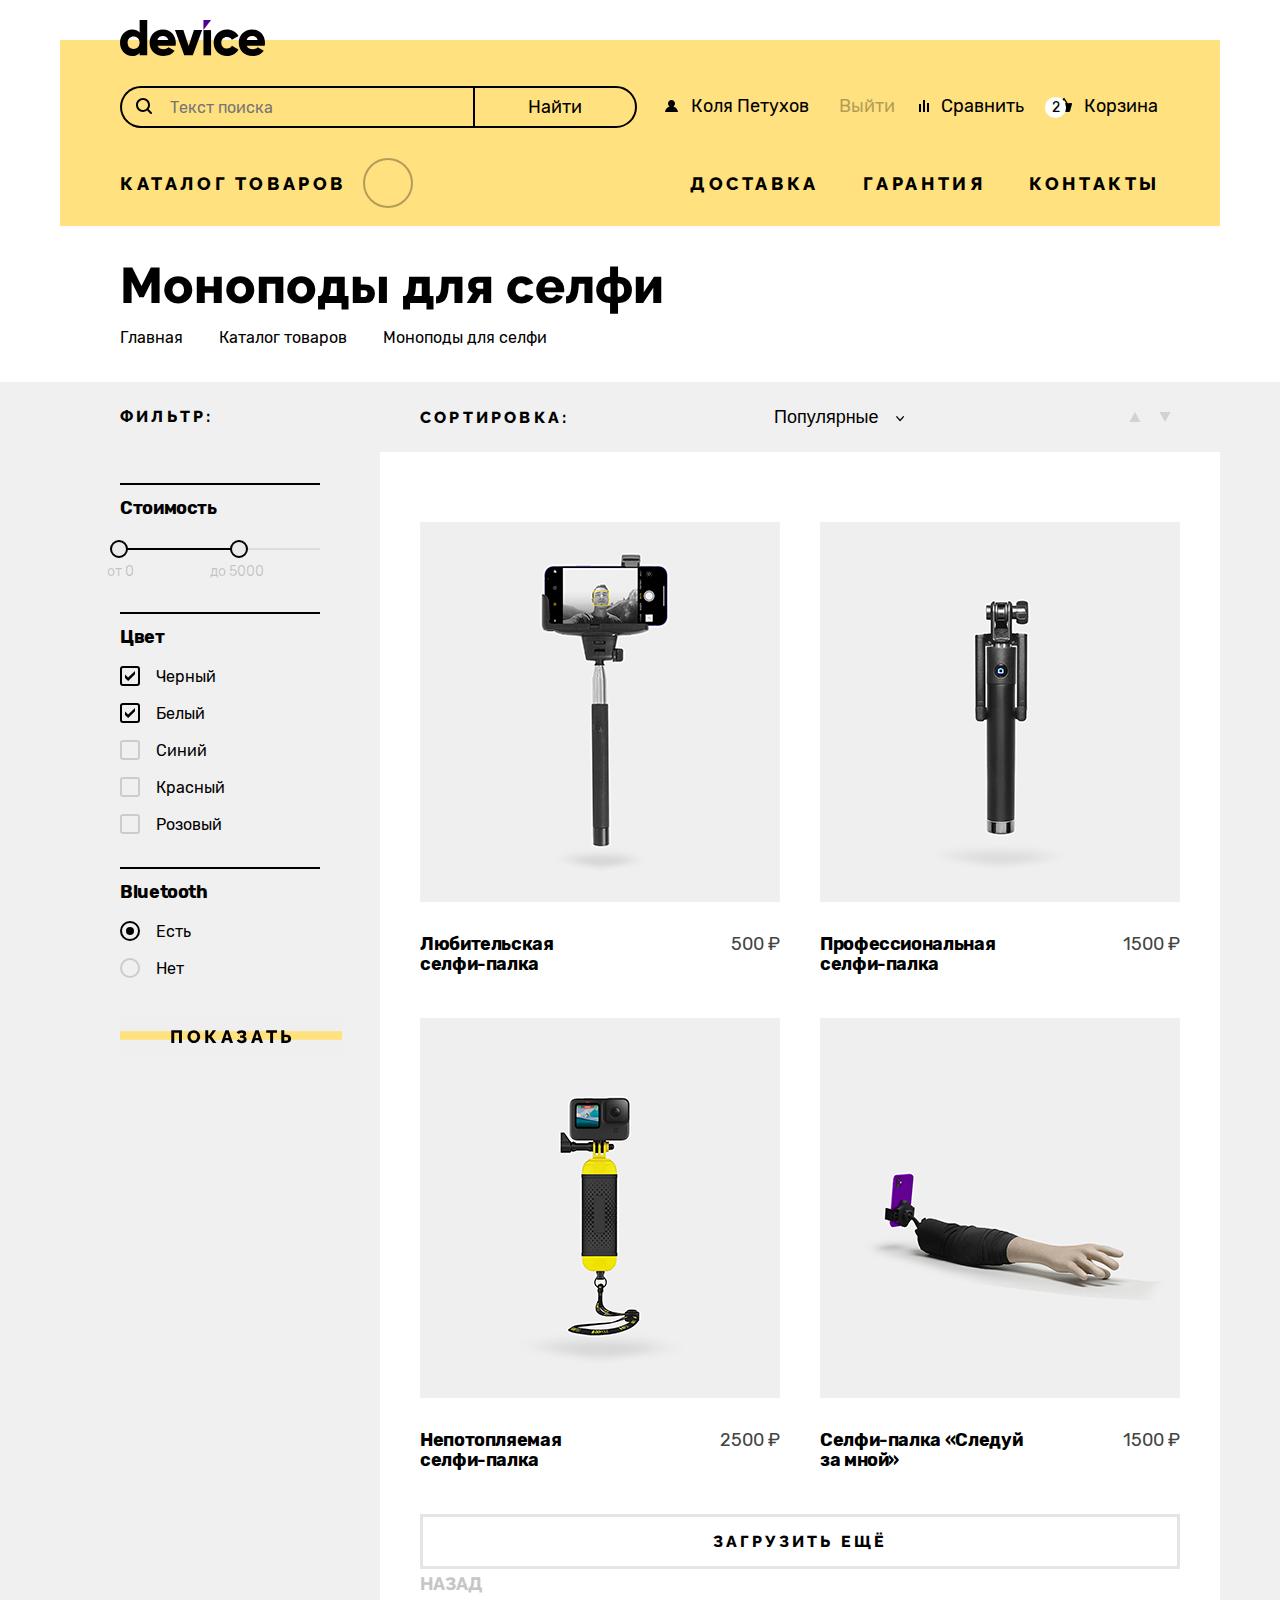
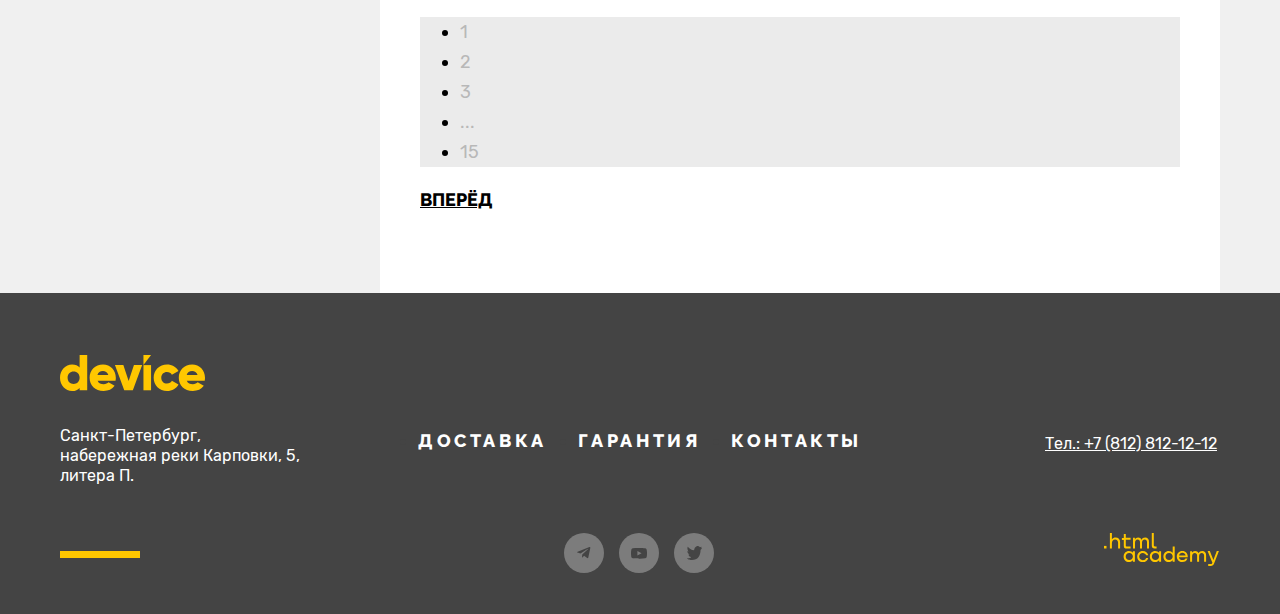
==== commit 0a0d2cbb: "Базовая стилизация карточки" ====
--- a/catalog.html
+++ b/catalog.html
@@ -215,10 +215,10 @@
           </form>
 
 
-          <div class="sort-conteiner">
+          <div class="sort-container">
             <h2 class="visually-hidden">Результаты поиска.</h2>
             <div class="sort-select">
-              <h3 class="filter-title">Сортировка:</h3>
+              <h3 class="sort-title">Сортировка:</h3>
               <div class="select-control-container">
                 <select class="select-control" aria-label="Сортировка">
                   <option value="popular">Популярные</option>
@@ -226,79 +226,79 @@
                   <option value="new">Новинки</option>
                 </select>
               </div>
+              <div class="sort-button">
+                <a class="button up-button" href="#" aria-label="По возрастанию.">
+                  <svg width="12" height="10" viewBox="0 0 12 10">
+                    <path d="M6 0L11.5 10H0.5" />
+                  </svg>
+                </a>
+                <a class="button down-button" href="#" aria-label="По убыванию.">
+                  <svg width="12" height="10" viewBox="0 0 12 10">
+                    <path d="M6 0L11.5 10H0.5" />
+                  </svg>
+                </a>
+              </div>
+
             </div>
-            <div class="sort-button">
-              <a class="button up-button" href="#" aria-label="По возрастанию.">
-                <svg width="12" height="10" viewBox="0 0 12 10">
-                  <path d="M6 0L11.5 10H0.5"/>
-                </svg>
+            <div class="product-container">
+              <ul class="product-list">
+                <li class="product-card">
+                  <a class="product-card-link" href="#">
+                    <img class="product-card-image" src="images/product-1.jpg" alt="Любительская селфи-палка.">
+                    <h3 class="product-card-title">Любительская <br> селфи-палка</h3>
+                    <span class="product-card-price">500 ₽</span>
+                  </a>
+                </li>
+                <li class="product-card">
+                  <a class="product-card-link" href="#">
+                    <img class="product-card-image" src="images/product-2.jpg" alt="Профессиональная селфи-палка.">
+                    <h3 class="product-card-title">Профессиональная селфи-палка</h3>
+                    <span class="product-card-price">1500 ₽</span>
+                  </a>
+                </li>
+                <li class="product-card">
+                  <a class="product-card-link" href="#">
+                    <img class="product-card-image" src="images/product-3.jpg" alt="Непотопляемая селфи-палка.">
+                    <h3 class="product-card-title">Непотопляемая <br> селфи-палка</h3>
+                    <span class="product-card-price">2500 ₽</span>
+                  </a>
+                </li>
+                <li class="product-card">
+                  <a class="product-card-link" href="#">
+                    <img class="product-card-image" src="images/product-4.jpg" alt="Селфи-палка «Следуй за мной».">
+                    <h3 class="product-card-title">Селфи-палка «Следуй <br> за мной»</h3>
+                    <span class="product-card-price">1500 ₽</span>
+                  </a>
+                </li>
+              </ul>
+
+              <button class="button pagination-show-more" type="button">Загрузить ещё</button>
+
+              <a class="pagination-prev pagination-disabled">
+                <span>Назад</span>
               </a>
-              <a class="button down-button" href="#" aria-label="По убыванию.">
-                <svg width="12" height="10" viewBox="0 0 12 10">
-                  <path d="M6 0L11.5 10H0.5"/>
-                </svg>
+
+              <ul class="pagination">
+                <li class="pagination-item">
+                  <a class="pagination-link active">1</a>
+                </li>
+                <li class="pagination-item">
+                  <a class="pagination-link" href="#">2</a>
+                </li>
+                <li class="pagination-item">
+                  <a class="pagination-link" href="#">3</a>
+                </li>
+                <li class="pagination-item">
+                  <span class="pagination-link pagination-link-divider" href="#">...</span>
+                </li>
+                <li class="pagination-item">
+                  <a class="pagination-link" href="#">15</a>
+                </li>
+              </ul>
+              <a class="pagination-next" href="#">
+                <span>Вперёд</span>
               </a>
             </div>
-
-          </div>
-          <div class="product-container">
-            <ul class="product-list">
-              <li class="product-card">
-                <a class="product-card-link" href="#">
-                  <img class="product-card-image" src="images/product-1.jpg" alt="Любительская селфи-палка.">
-                  <h3 class="product-card-title">Любительская селфи-палка</h3>
-                  <span class="product-card-price">500 ₽</span>
-                </a>
-              </li>
-              <li class="product-card">
-                <a class="product-card-link" href="#">
-                  <img class="product-card-image" src="images/product-2.jpg" alt="Профессиональная селфи-палка.">
-                  <h3 class="product-card-title">Профессиональная селфи-палка</h3>
-                  <span class="product-card-price">1500 ₽</span>
-                </a>
-              </li>
-              <li class="product-card">
-                <a class="product-card-link" href="#">
-                  <img class="product-card-image" src="images/product-3.jpg" alt="Непотопляемая селфи-палка.">
-                  <h3 class="product-card-title">Непотопляемая селфи-палка</h3>
-                  <span class="product-card-price">2500 ₽</span>
-                </a>
-              </li>
-              <li class="product-card">
-                <a class="product-card-link" href="#">
-                  <img class="product-card-image" src="images/product-4.jpg" alt="Селфи-палка «Следуй за мной».">
-                  <h3 class="product-card-title">Селфи-палка «Следуй за мной»</h3>
-                  <span class="product-card-price">1500 ₽</span>
-                </a>
-              </li>
-            </ul>
-
-            <button class="button pagination-show-more" type="button">Загрузить ещё</button>
-
-            <a class="pagination-prev pagination-disabled">
-              <span>Назад</span>
-            </a>
-
-            <ul class="pagination">
-              <li class="pagination-item">
-                <a class="pagination-link active">1</a>
-              </li>
-              <li class="pagination-item">
-                <a class="pagination-link" href="#">2</a>
-              </li>
-              <li class="pagination-item">
-                <a class="pagination-link" href="#">3</a>
-              </li>
-              <li class="pagination-item">
-                <span class="pagination-link pagination-link-divider" href="#">...</span>
-              </li>
-              <li class="pagination-item">
-                <a class="pagination-link" href="#">15</a>
-              </li>
-            </ul>
-            <a class="pagination-next" href="#">
-              <span>Вперёд</span>
-            </a>
           </div>
         </div>
       </section>
--- a/styles/styles.css
+++ b/styles/styles.css
@@ -1655,6 +1655,19 @@
   color: #000000;
 }
 
+.sort-title {
+  font-family: "Raleway", sans-serif;
+  font-weight: 800;
+  font-size: 16px;
+  line-height: 19px;
+  letter-spacing: 0.2em;
+  text-transform: uppercase;
+  margin-top: 0;
+  margin-bottom: 60px;
+  color: #000000;
+  margin-bottom: 0;
+}
+
 .catalog-filter-group {
   margin: 0;
   padding: 0;
@@ -1948,6 +1961,8 @@
 
 .select-control-container {
   position: relative;
+  align-self: start;
+  display: flex;
 }
 
 .select-control {
@@ -1960,7 +1975,7 @@
   line-height: 30px;
   color: #000000;
   -webkit-appearance: none;
-          appearance: none;
+  appearance: none;
   background-image: url("../images/catalog-select-arrow.svg");
   background-repeat: no-repeat;
   background-size: 9px 6px;
@@ -1990,6 +2005,7 @@
   display: flex;
   flex-wrap: wrap;
   max-width: 150px;
+  align-self: start;
 }
 
 .up-button {
@@ -2038,14 +2054,30 @@
 
 .product-container {
   background: #ffffff;
+  padding: 70px 40px 78px 40px;
+}
+
+.product-list {
+  display: flex;
+  flex-wrap: wrap;
+  list-style: none;
+  padding: 0;
+  margin: 0;
+  margin-bottom: 44px;
+  row-gap: 44px;
+  column-gap: 40px;
 }
 
 .product-card {
   background: #ffffff;
+  max-width: 360px;
 }
 
 .product-card-link {
   text-decoration: none;
+  display: flex;
+  flex-wrap: wrap;
+  justify-content: space-between;
 }
 
 .product-card-title {
@@ -2055,6 +2087,10 @@
   font-size: 18px;
   line-height: 20px;
   color: #000000;
+  max-width: 230px;
+  letter-spacing: -0.02em;
+  margin-top: 32px;
+  margin-bottom: 0;
 }
 
 .product-card-price {
@@ -2064,6 +2100,7 @@
   font-size: 18px;
   line-height: 21px;
   color: #444444;
+  margin-top: 32px;
 }
 
 .pagination-show-more {
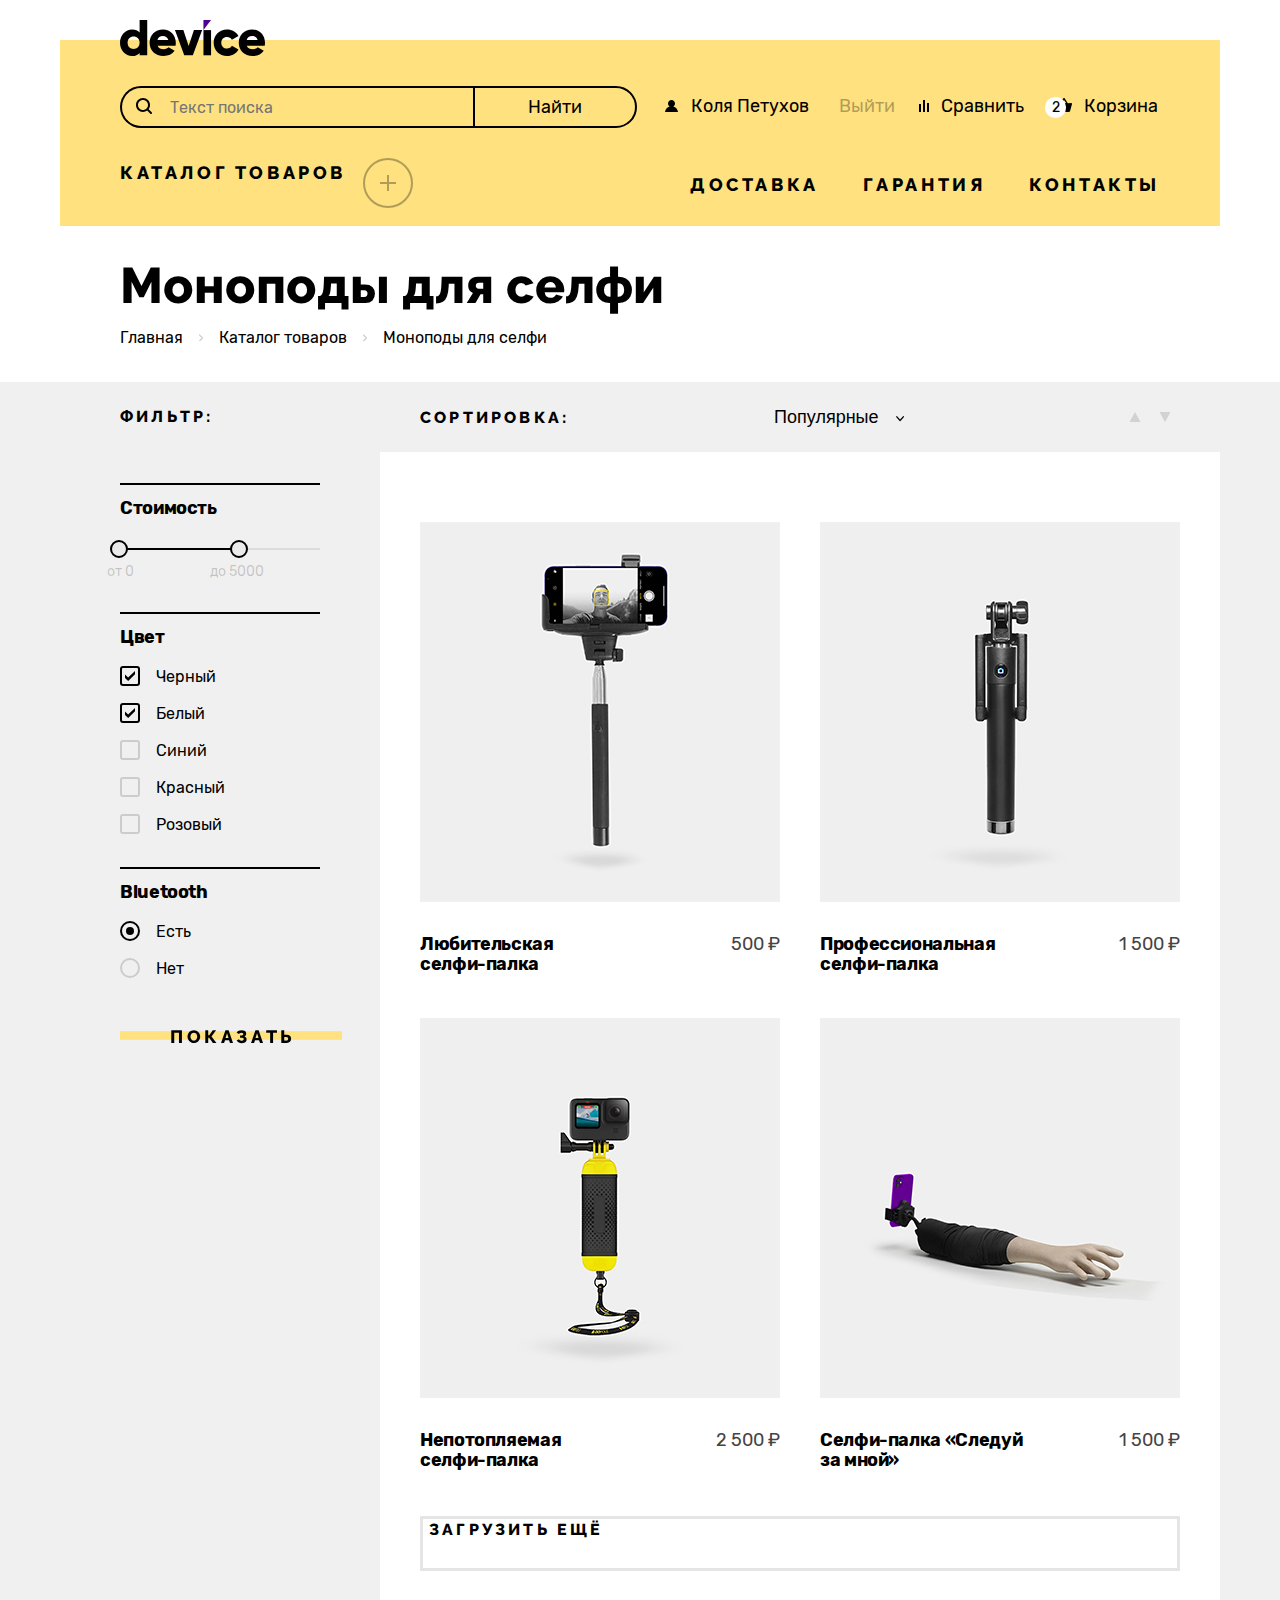
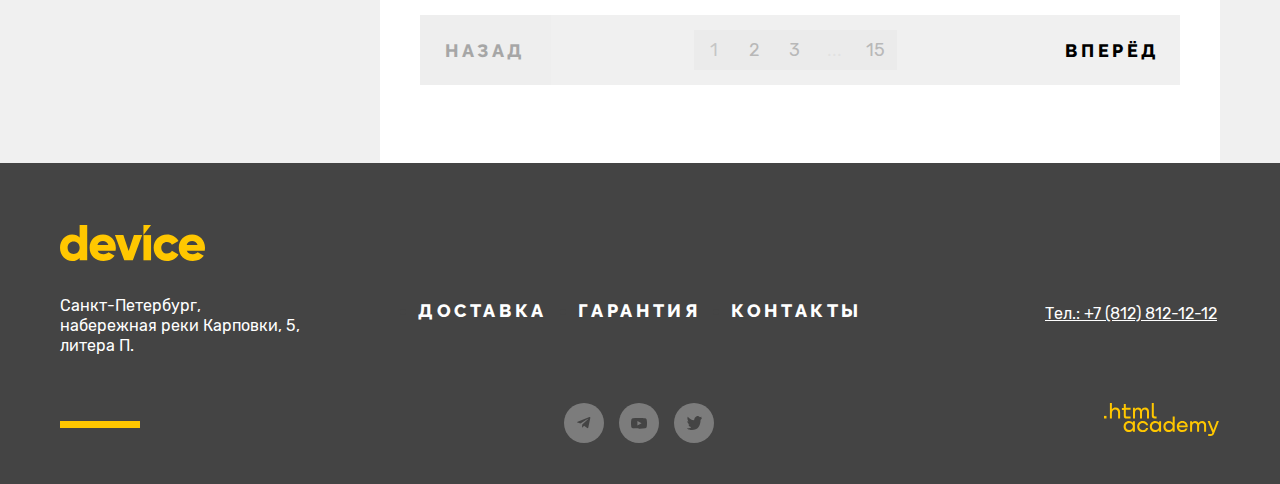
==== commit 5fbbeba2: "Merge b72bbfa5fe1518e5d01c8c17cf613871e6dd41de into 57abe4ad9d6c1adf2618cc7dd4bc94a1079b59f0" ====
--- a/catalog.html
+++ b/catalog.html
@@ -253,51 +253,52 @@
                   <a class="product-card-link" href="#">
                     <img class="product-card-image" src="images/product-2.jpg" alt="Профессиональная селфи-палка.">
                     <h3 class="product-card-title">Профессиональная селфи-палка</h3>
-                    <span class="product-card-price">1500 ₽</span>
+                    <span class="product-card-price">1 500 ₽</span>
                   </a>
                 </li>
                 <li class="product-card">
                   <a class="product-card-link" href="#">
                     <img class="product-card-image" src="images/product-3.jpg" alt="Непотопляемая селфи-палка.">
                     <h3 class="product-card-title">Непотопляемая <br> селфи-палка</h3>
-                    <span class="product-card-price">2500 ₽</span>
+                    <span class="product-card-price">2 500 ₽</span>
                   </a>
                 </li>
                 <li class="product-card">
                   <a class="product-card-link" href="#">
                     <img class="product-card-image" src="images/product-4.jpg" alt="Селфи-палка «Следуй за мной».">
                     <h3 class="product-card-title">Селфи-палка «Следуй <br> за мной»</h3>
-                    <span class="product-card-price">1500 ₽</span>
+                    <span class="product-card-price">1 500 ₽</span>
                   </a>
                 </li>
               </ul>
 
               <button class="button pagination-show-more" type="button">Загрузить ещё</button>
-
-              <a class="pagination-prev pagination-disabled">
-                <span>Назад</span>
-              </a>
-
-              <ul class="pagination">
-                <li class="pagination-item">
-                  <a class="pagination-link active">1</a>
-                </li>
-                <li class="pagination-item">
-                  <a class="pagination-link" href="#">2</a>
-                </li>
-                <li class="pagination-item">
-                  <a class="pagination-link" href="#">3</a>
-                </li>
-                <li class="pagination-item">
-                  <span class="pagination-link pagination-link-divider" href="#">...</span>
-                </li>
-                <li class="pagination-item">
-                  <a class="pagination-link" href="#">15</a>
-                </li>
-              </ul>
-              <a class="pagination-next" href="#">
-                <span>Вперёд</span>
-              </a>
+              <div class="pagination">
+                <a class="pagination-link pagination-prev pagination-disabled">
+                  <span>Назад</span>
+                </a>
+
+                <ul class="pagination-list">
+                  <li class="pagination-item">
+                    <a class="pagination-link pagination-current">1</a>
+                  </li>
+                  <li class="pagination-item">
+                    <a class="pagination-link" href="#">2</a>
+                  </li>
+                  <li class="pagination-item">
+                    <a class="pagination-link" href="#">3</a>
+                  </li>
+                  <li class="pagination-item">
+                    <span class="pagination-link pagination-link-divider" href="#">...</span>
+                  </li>
+                  <li class="pagination-item">
+                    <a class="pagination-link" href="#">15</a>
+                  </li>
+                </ul>
+                <a class="pagination-next" href="#">
+                  <span>Вперёд</span>
+                </a>
+              </div>
             </div>
           </div>
         </div>
--- a/styles/styles.css
+++ b/styles/styles.css
@@ -58,18 +58,68 @@
 }
 
 .button {
-  cursor: pointer;
-  display: block;
   font-family: "Raleway", sans-serif;
-  font-weight: 800;
   font-size: 18px;
   line-height: 21px;
   letter-spacing: 0.2em;
   text-transform: uppercase;
+  border: none;
+  background-color: transparent;
+  cursor: pointer;
   text-decoration: none;
-  color: #000000;
-  outline: none;
-  position: relative;
+  color: inherit;
+  display: inline-flex;
+}
+
+.button-decorated {
+  padding: 15px 25px;
+  position: relative;
+  z-index: 1;
+  transition: flex-grow 0.3s ease, color 0.3s ease, padding-left 0.3s ease;
+}
+
+.button-decorated::before {
+  content: "";
+  position: absolute;
+  top: 0;
+  left: 0;
+  width: 100%;
+  height: 100%;
+  background-color: #ffe17f;
+  transform: translateZ(0) scaleY(0.2);
+  z-index: -1;
+  transition: transform 0.3s ease, background-color 0.3s ease;
+}
+
+.button-decorated:hover::before {
+  transform: translateZ(0) scaleY(1);
+}
+
+.button-decorated:active::before {
+  background-color: #ffcc33;
+}
+
+.services-button-active.button-decorated {
+  flex-grow: 1;
+  color: #ffcc33;
+}
+
+.services-button-active.button-decorated::before {
+  transform: translateZ(0) scaleY(1);
+  background-color: #000000;
+}
+
+.services-button-active.button-decorated:hover,
+.services-button-active.button-decorated:active,
+.services-button-active.button-decorated:focus {
+  padding-left: 40px;
+}
+
+.search-input::-webkit-search-decoration,
+.search-input::-webkit-search-cancel-button,
+.search-input::-webkit-search-results-button,
+.search-input::-webkit-search-results-decoration {
+  appearance: none;
 }
 
 .page-header {
@@ -141,9 +191,21 @@
   position: relative;
 }
 
+.search-form-label:focus-within::after {
+  content: "";
+  position: absolute;
+  width: 100px;
+  height: 100px;
+  left: 0;
+  right: 0;
+  outline: 2px solid #af4fff;
+  outline-offset: 2px;
+  z-index: 2;
+}
+
 .search-form-label:focus-within {
-  outline: 2px solid #af4fff;
   outline-offset: 2px;
+  outline: 2px solid #af4fff;
 }
 
 .search-form-label::before {
@@ -186,6 +248,39 @@
   height: 38px;
   border-radius: 0 50px 50px 0;
   font-weight: 400;
+}
+
+.search-button:hover {
+  color: #ffffff;
+}
+
+.search-button:hover::after {
+  transform: scaleX(1);
+}
+
+.search-button:focus-visible::before {
+  content: "";
+  position: absolute;
+  top: 0;
+  left: 0;
+  width: 100%;
+  height: 100%;
+  background-color: none;
+  outline-offset: 4px;
+  outline: 2px solid #af4fff;
+}
+
+.search-button:active {
+  background-color: #000000;
+  color: rgba(255, 255, 255, 0.188);
+}
+
+.search-button:active::before {
+  outline: none;
+}
+
+.search-button:disabled {
+  opacity: 0.3;
 }
 
 .navigation-link {
@@ -1071,7 +1166,7 @@
   display: flex;
   width: 1160px;
   justify-content: space-between;
-  margin-bottom: 79px;
+  margin-bottom: 63px;
 }
 
 .about-us {
@@ -1119,7 +1214,7 @@
   color: #000000;
   letter-spacing: -0.02em;
   list-style: none;
-  margin-bottom: 40px;
+  margin-bottom: 25px;
 }
 
 .contact-company-item {
@@ -1164,7 +1259,7 @@
   margin: 0;
   padding: 0;
   list-style: none;
-  margin-bottom: 40px;
+  margin-bottom: 25px;
 }
 
 .about-us-button {
@@ -1172,6 +1267,8 @@
   min-height: 20px;
   color: #444444;
   text-align: center;
+  z-index: 1;
+  padding: 15px 20px;
 }
 
 .about-us-button::before {
@@ -1208,6 +1305,7 @@
   min-height: 20px;
   color: #444444;
   text-align: center;
+  z-index: 1;
 }
 
 .contact-us-button::before {
@@ -1663,7 +1761,6 @@
   letter-spacing: 0.2em;
   text-transform: uppercase;
   margin-top: 0;
-  margin-bottom: 60px;
   color: #000000;
   margin-bottom: 0;
 }
@@ -2111,23 +2208,63 @@
   line-height: 19px;
   text-transform: uppercase;
   color: #000000;
-  background: #ffffff;
+  background-color: #ffffff;
   width: 760px;
   height: 55px;
   border: 3px solid #e5e5e5;
+  margin: 0 0 44px 0;
+  outline: none;
+}
+
+.pagination-show-more:hover {
+  border: 3px solid #000000;
+}
+
+.pagination-show-more:focus-visible {
+  background-color: none;
+  outline-offset: 2px;
+  outline: 2px solid #af4fff;
+}
+
+.pagination-show-more:active {
+  opacity: 0.3;
+  outline: none;
 }
 
 .pagination {
+  display: flex;
+  flex-wrap: wrap;
+  flex-grow: 1;
+  justify-content: space-between;
+  align-items: center;
+  margin: 0;
+  background-color: #f0f0f0;
+}
+
+.pagination-list {
   background-color: #ebebeb;
+  list-style-type: none;
+  padding: 0;
+  margin: 0;
+  display: flex;
+  flex-wrap: wrap;
+  max-width: 300px;
 }
 
 .pagination-link {
+  display: flex;
+  min-width: 40px;
+  min-height: 40px;
   color: #444444;
   opacity: 0.3;
   background-color: #ebebeb;
   text-decoration: none;
   line-height: 20px;
   font-weight: 400;
+  justify-content: center;
+  align-items: center;
+  padding: 10px 12px;
+  outline: none;
 }
 
 .pagination-current {
@@ -2142,14 +2279,18 @@
 }
 
 .pagination-prev {
-  color: #444444;
   opacity: 0.3;
   font-family: 'Raleway', sans-serif;
   font-style: normal;
   font-weight: 800;
   font-size: 18px;
   line-height: 21px;
+  letter-spacing: 0.2em;
   text-transform: uppercase;
+  height: 70px;
+  padding: 25px;
+  color: #000000;
+  max-width: 150px;
 }
 
 .pagination-next {
@@ -2158,6 +2299,59 @@
   font-weight: 800;
   font-size: 18px;
   line-height: 21px;
+  letter-spacing: 0.2em;
   text-transform: uppercase;
-  color: #000000;
-}
+  height: 70px;
+  padding: 25px 20px 25px 25px;
+  color: #000000;
+  max-width: 150px;
+  text-decoration: none;
+}
+
+.pagination-link:hover {
+  color: #444444;
+}
+
+.pagination-prev:hover,
+.pagination-next:hover {
+  background-color: #dcdcdc;
+}
+
+.pagination-link:focus-visible {
+  background-color: none;
+  outline-offset: 2px;
+  outline: 2px solid #af4fff;
+}
+
+.pagination-link:active {
+  color: rgba(68, 68, 68, 0.063);
+}
+
+.pagination-prev:active,
+.pagination-next:active {
+  color: rgba(0, 0, 0, 0.188);
+  outline: none;
+}
+
+.pagination-link-disabled,
+.pagination-link-disabled:hover,
+.pagination-link-disabled:focus-visible,
+.pagination-link-disabled:active,
+.pagination-link-divider,
+.pagination-link-divider:hover,
+.pagination-link-divider:focus-visible,
+.pagination-link-divider:active {
+  color: rgba(68, 68, 68, 0.188);
+  cursor: default;
+  outline: none;
+  background-color: transparent;
+}
+
+.pagination-current,
+.pagination-current:hover,
+.pagination-current:focus-visible,
+.pagination-current:active {
+  color: rgba(68, 68, 68, 0.376);
+  cursor: default;
+  outline: none;
+}
